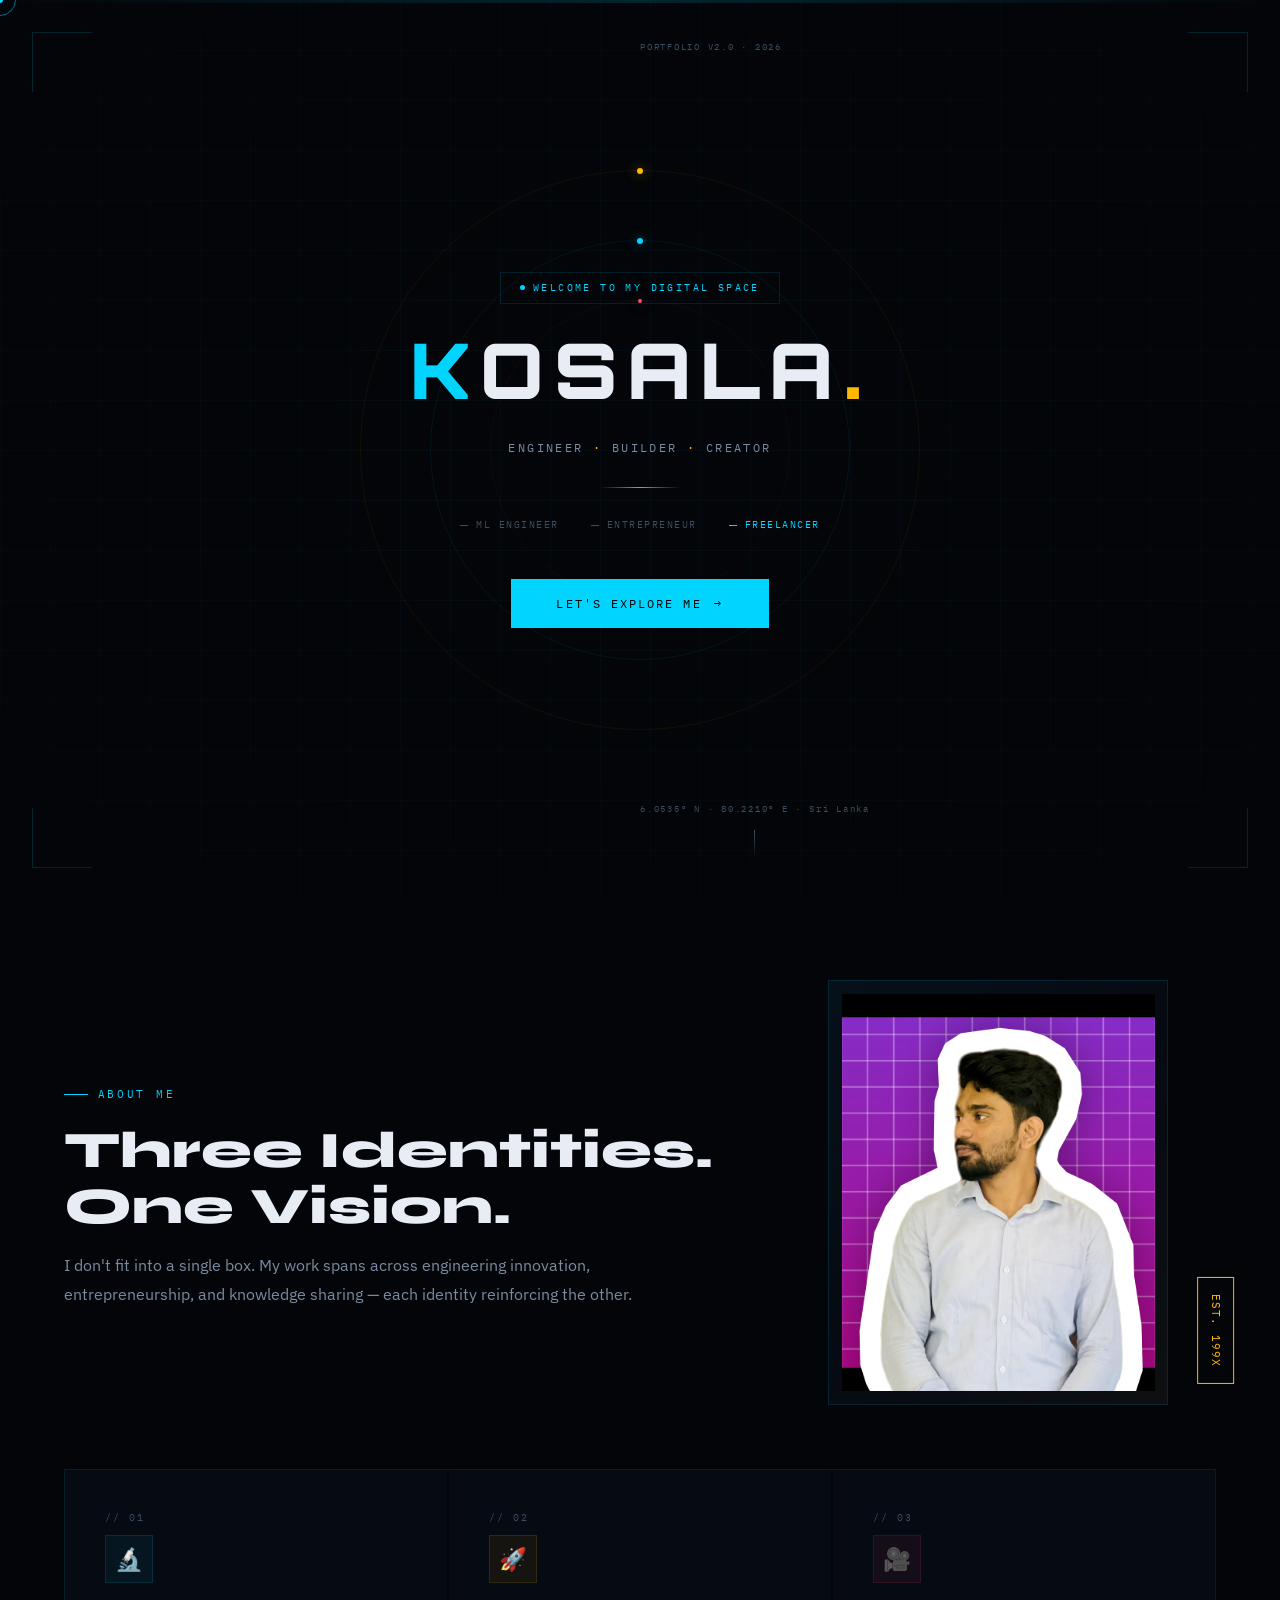
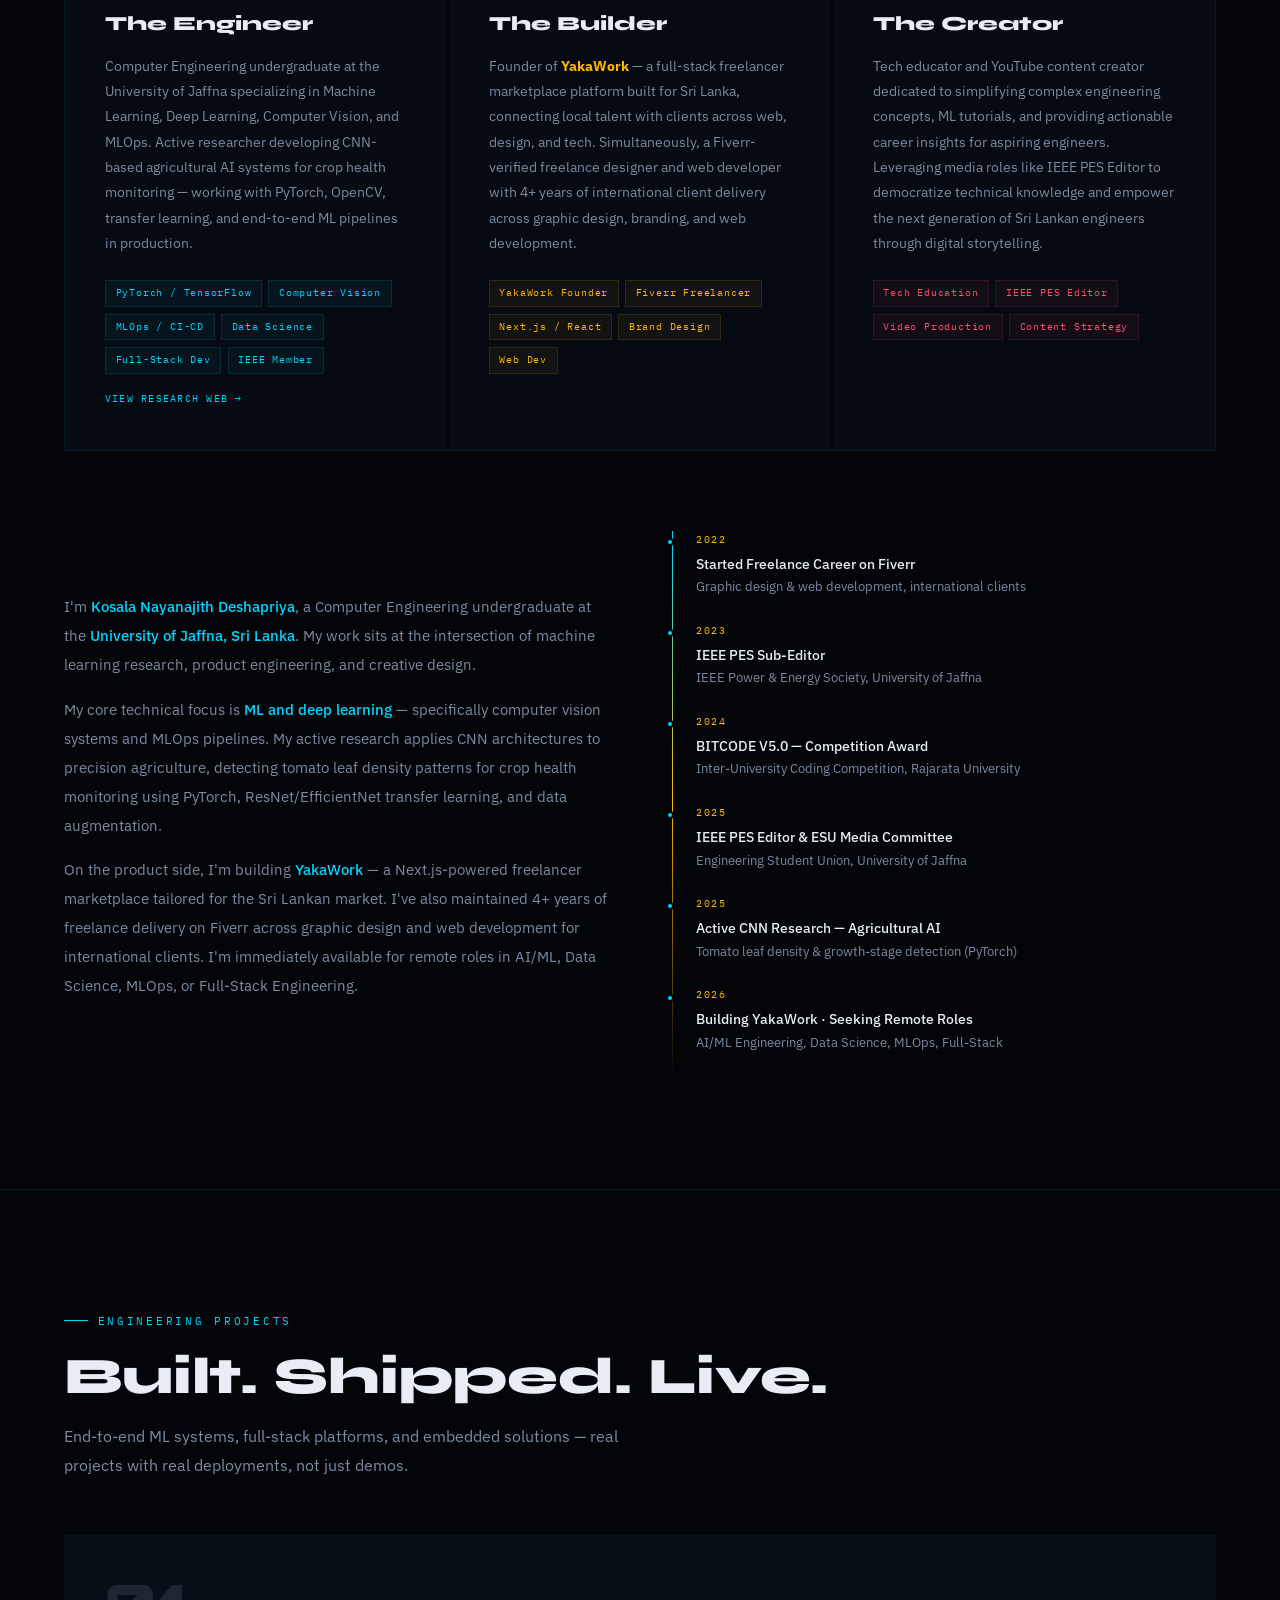
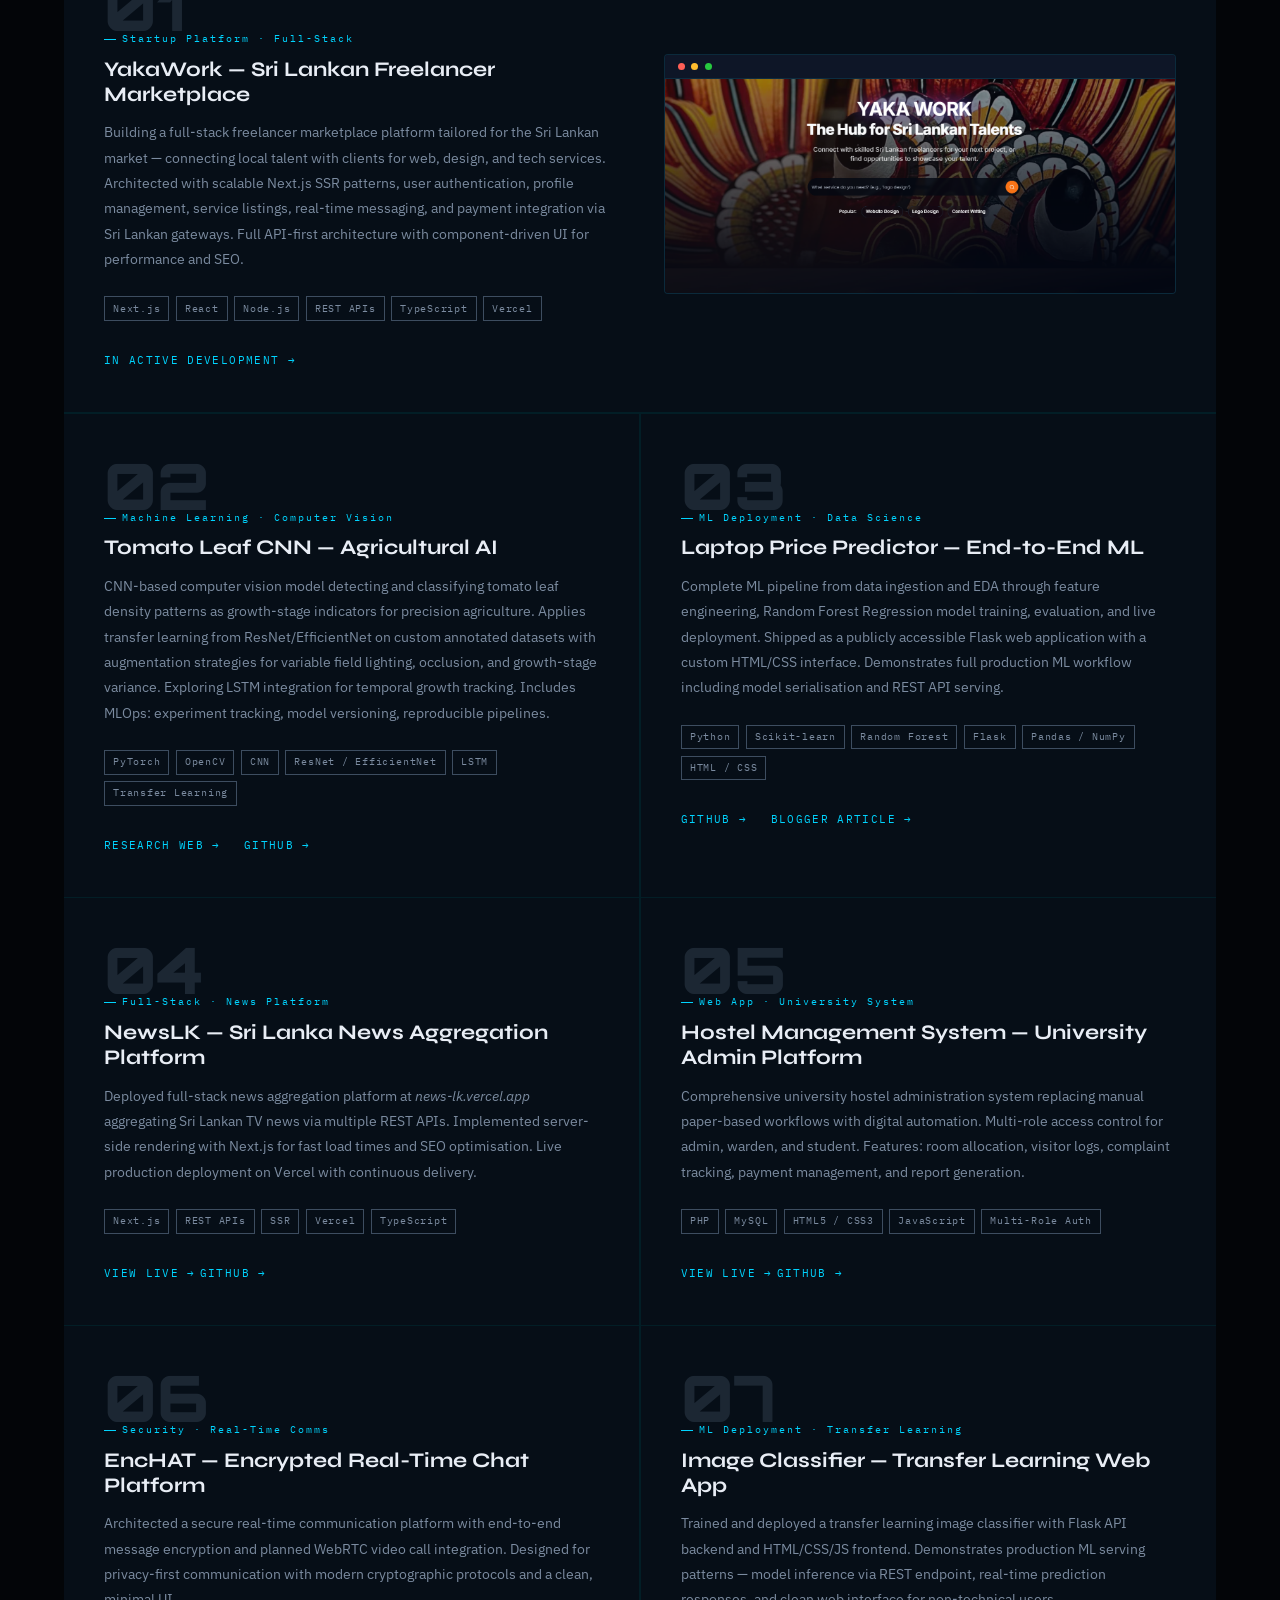
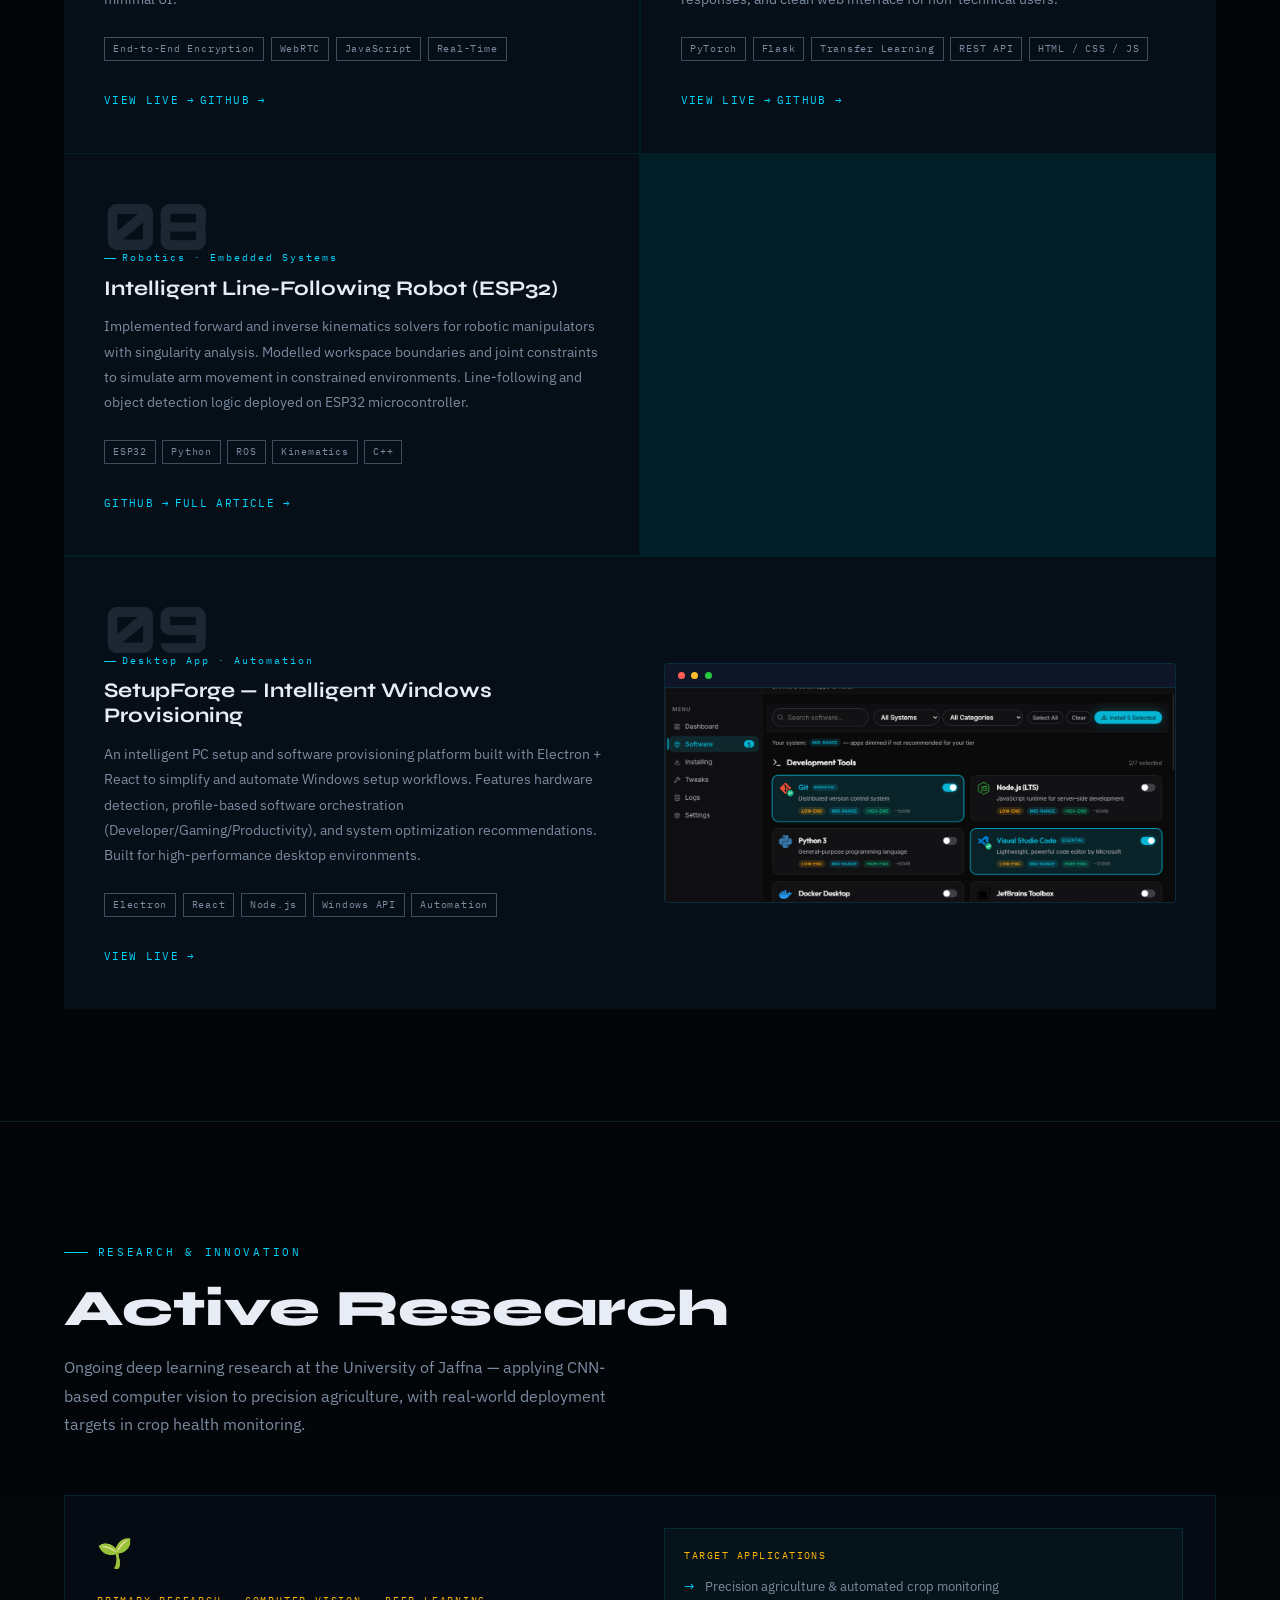
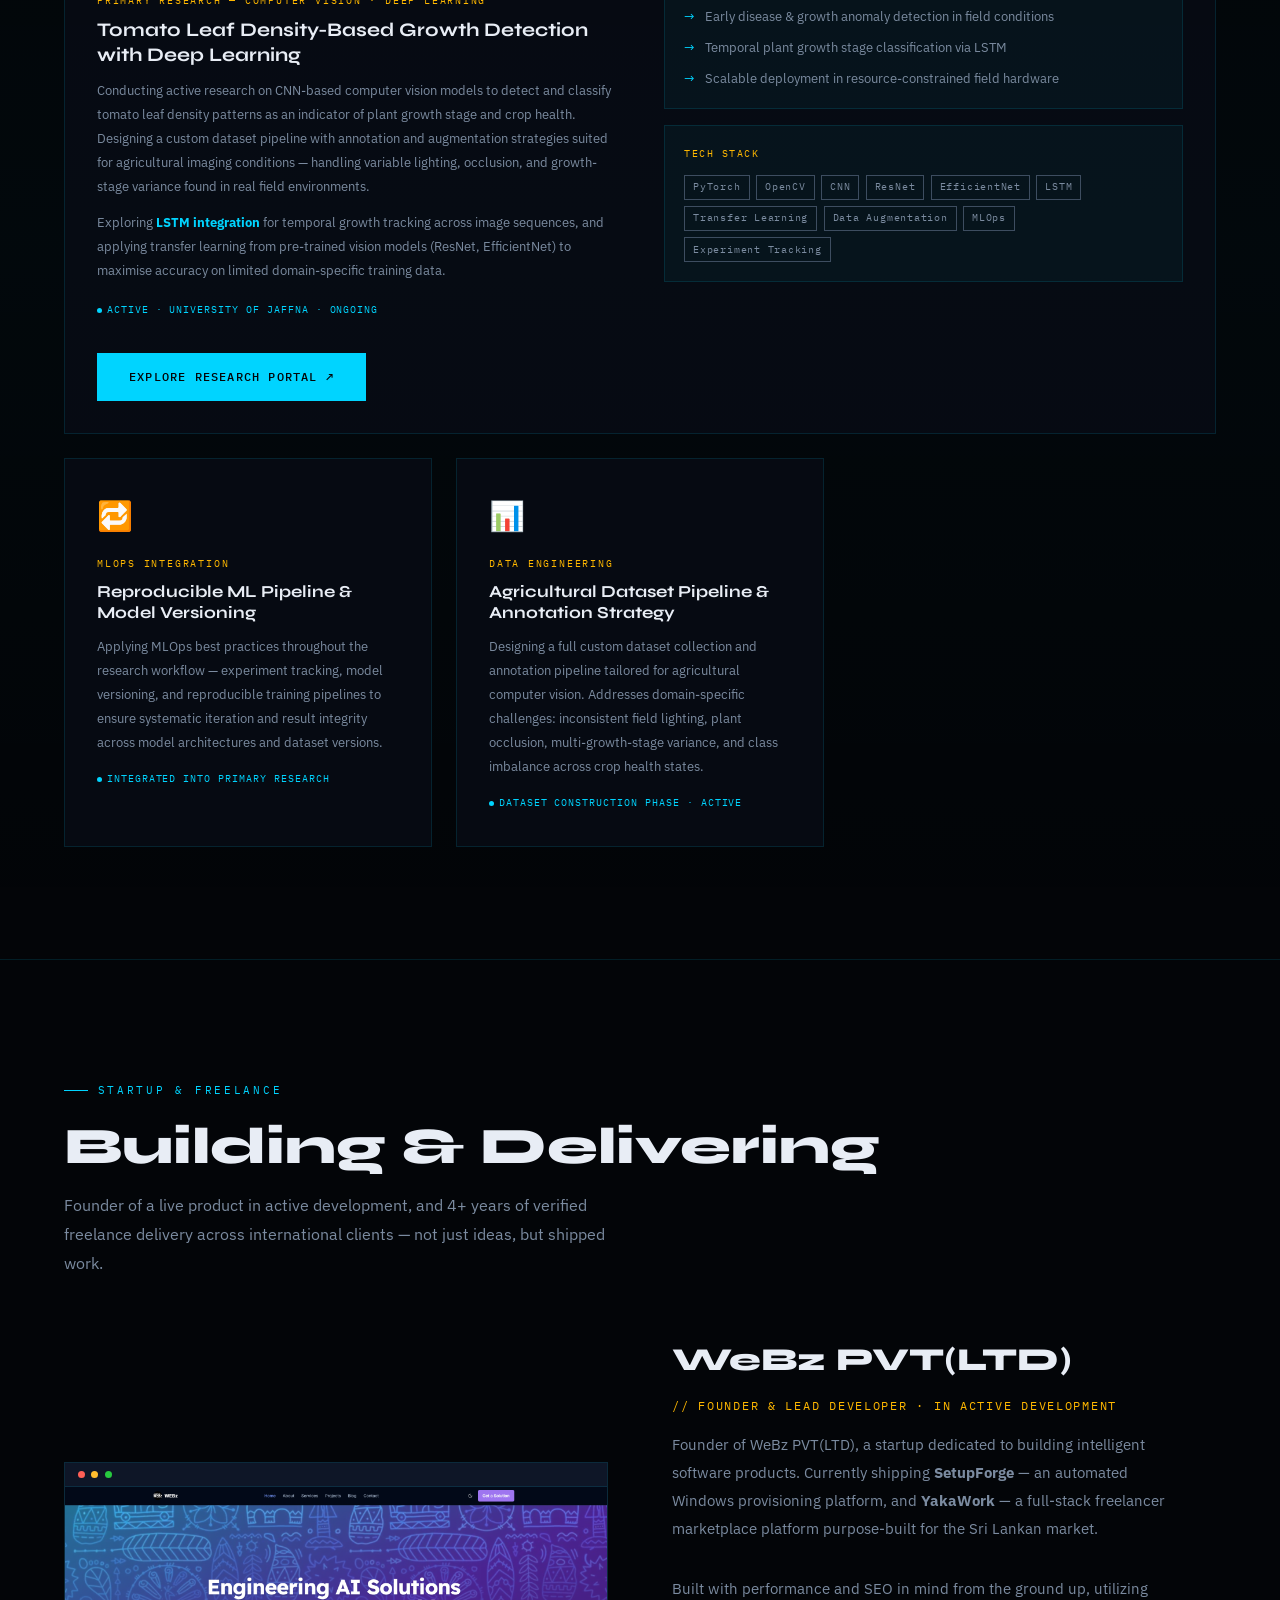
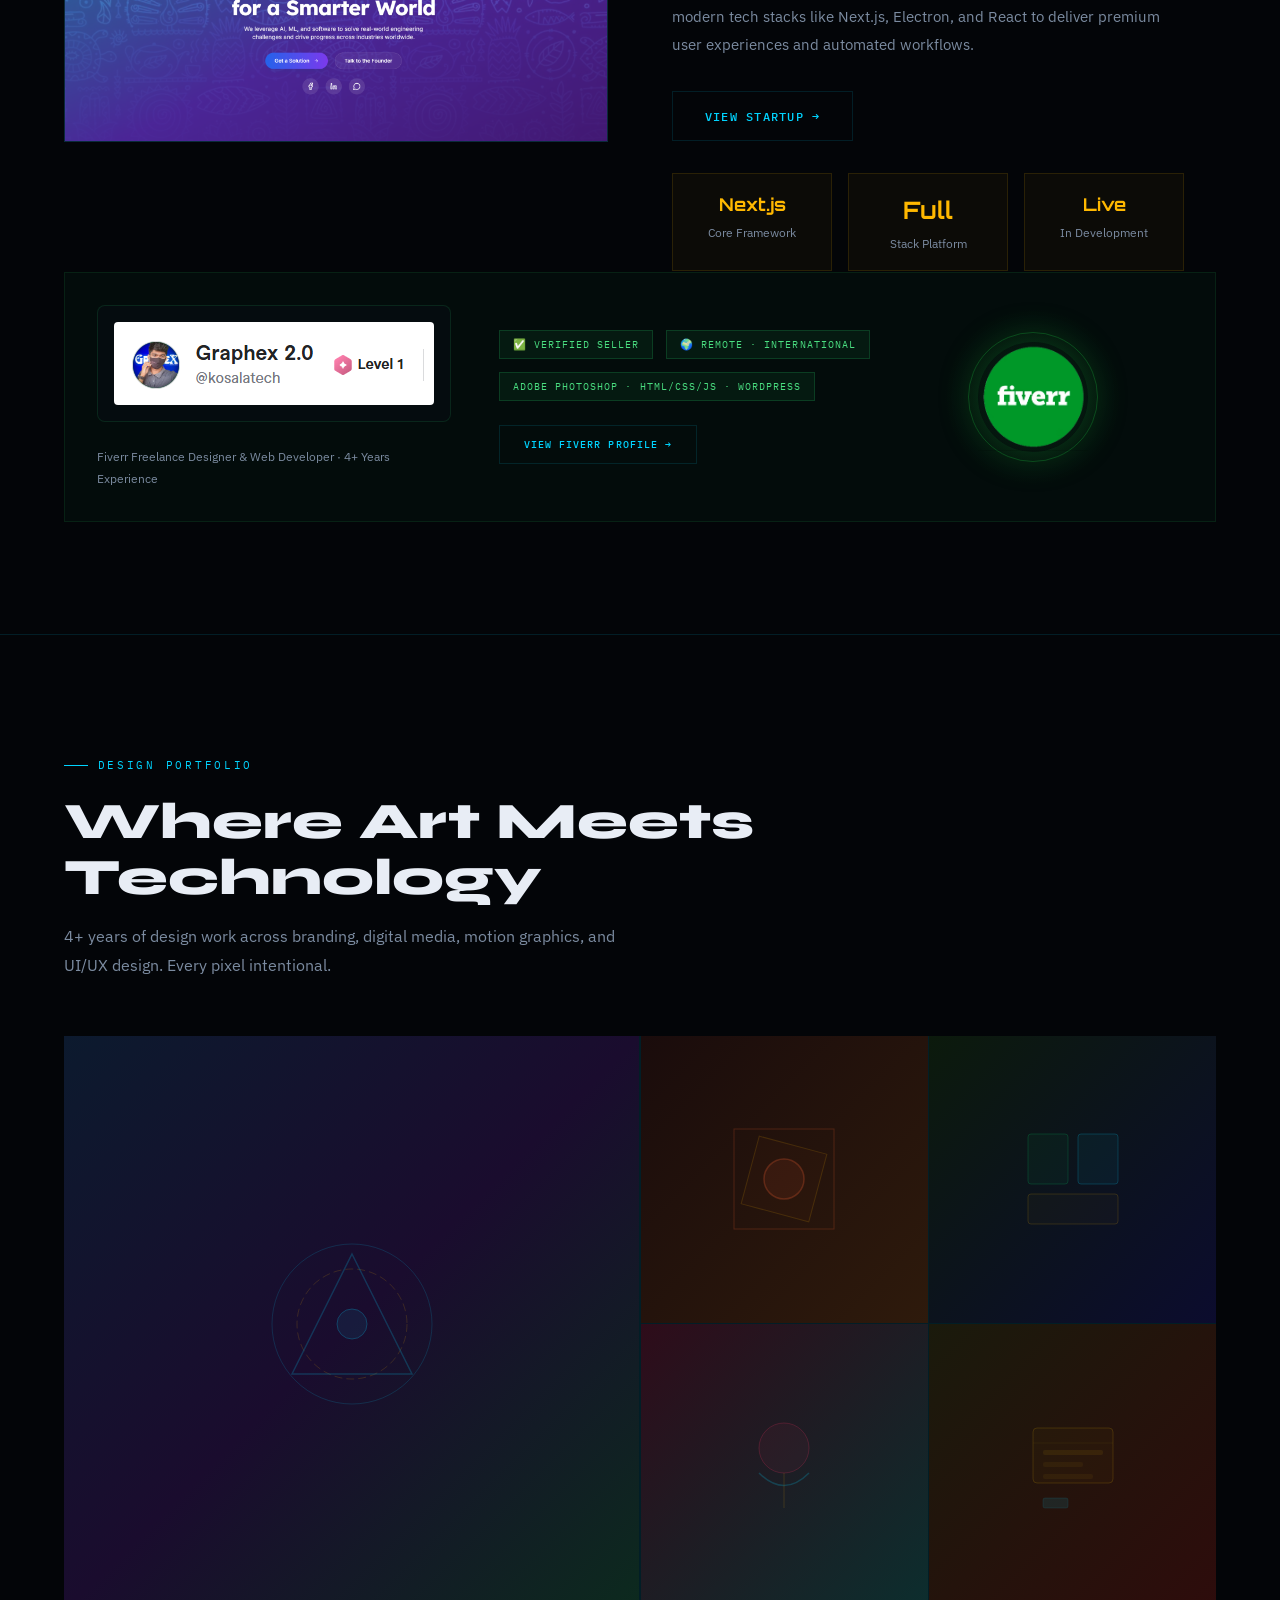
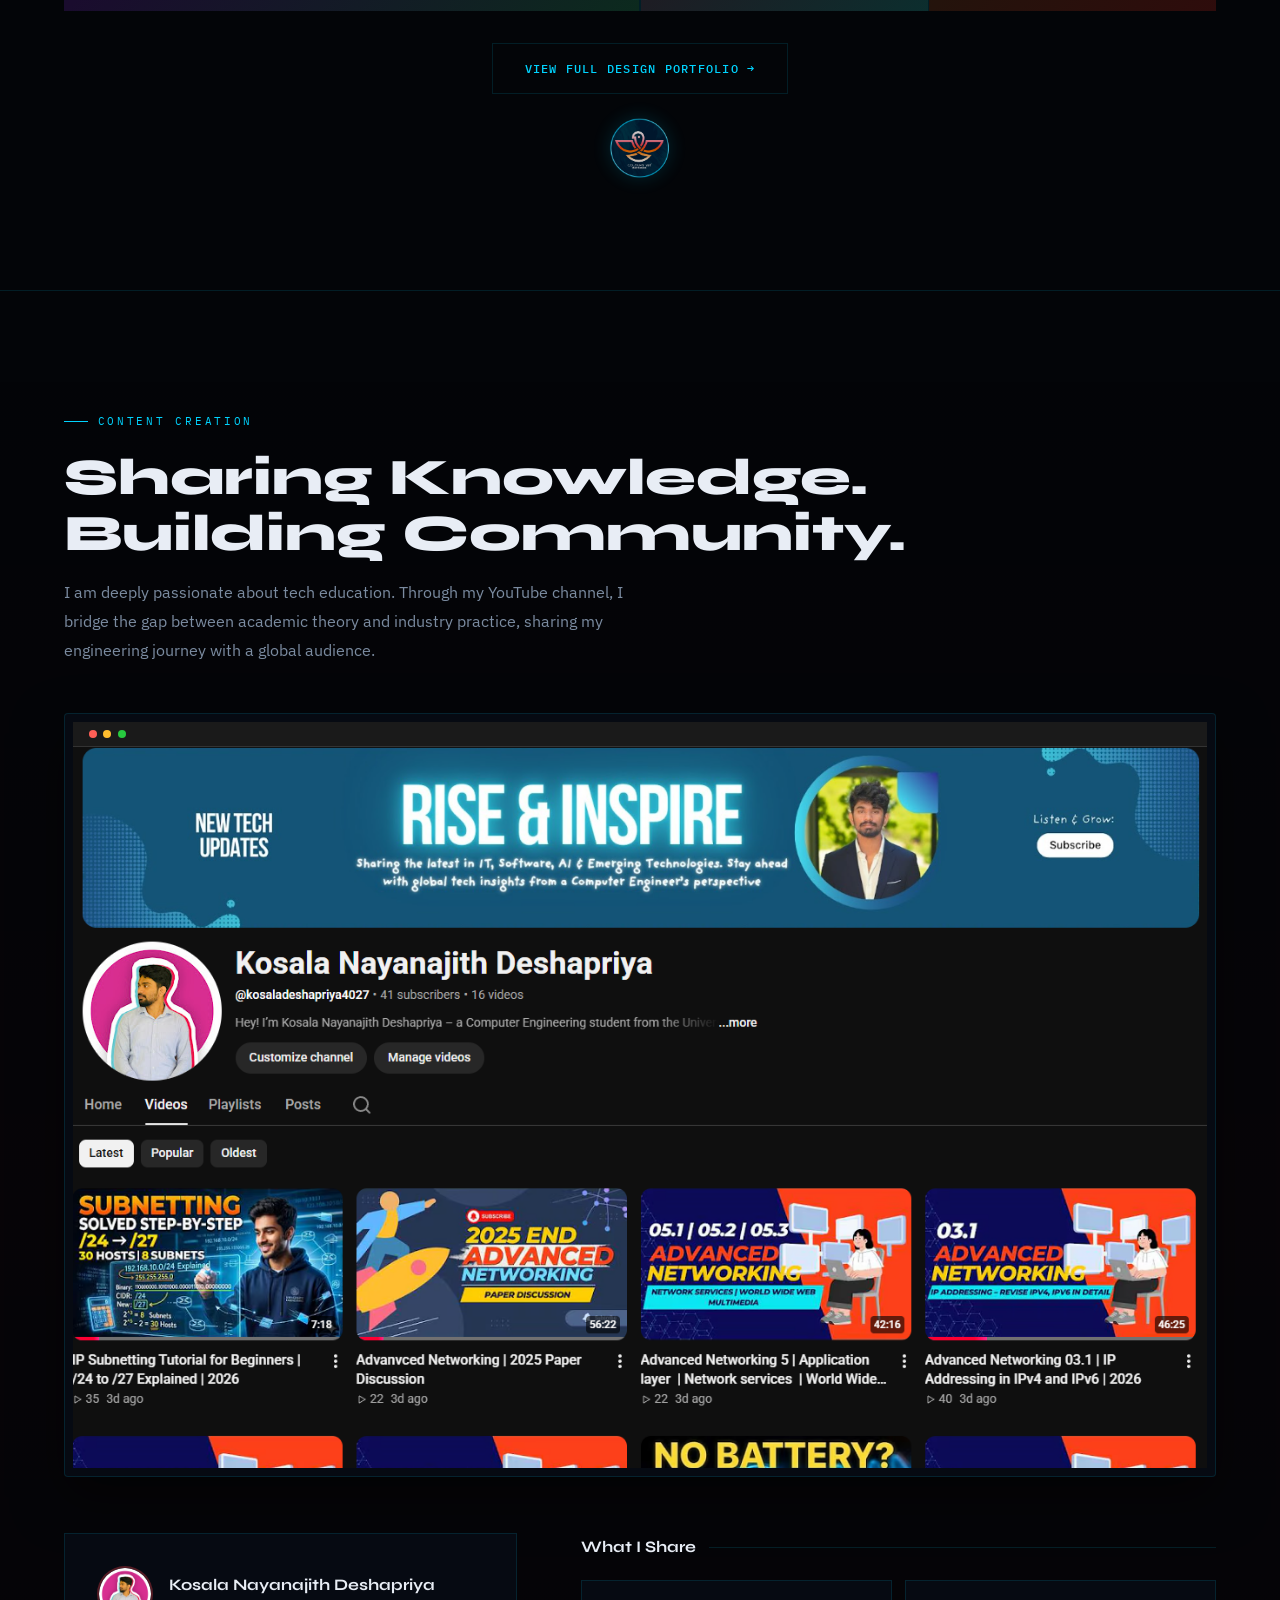
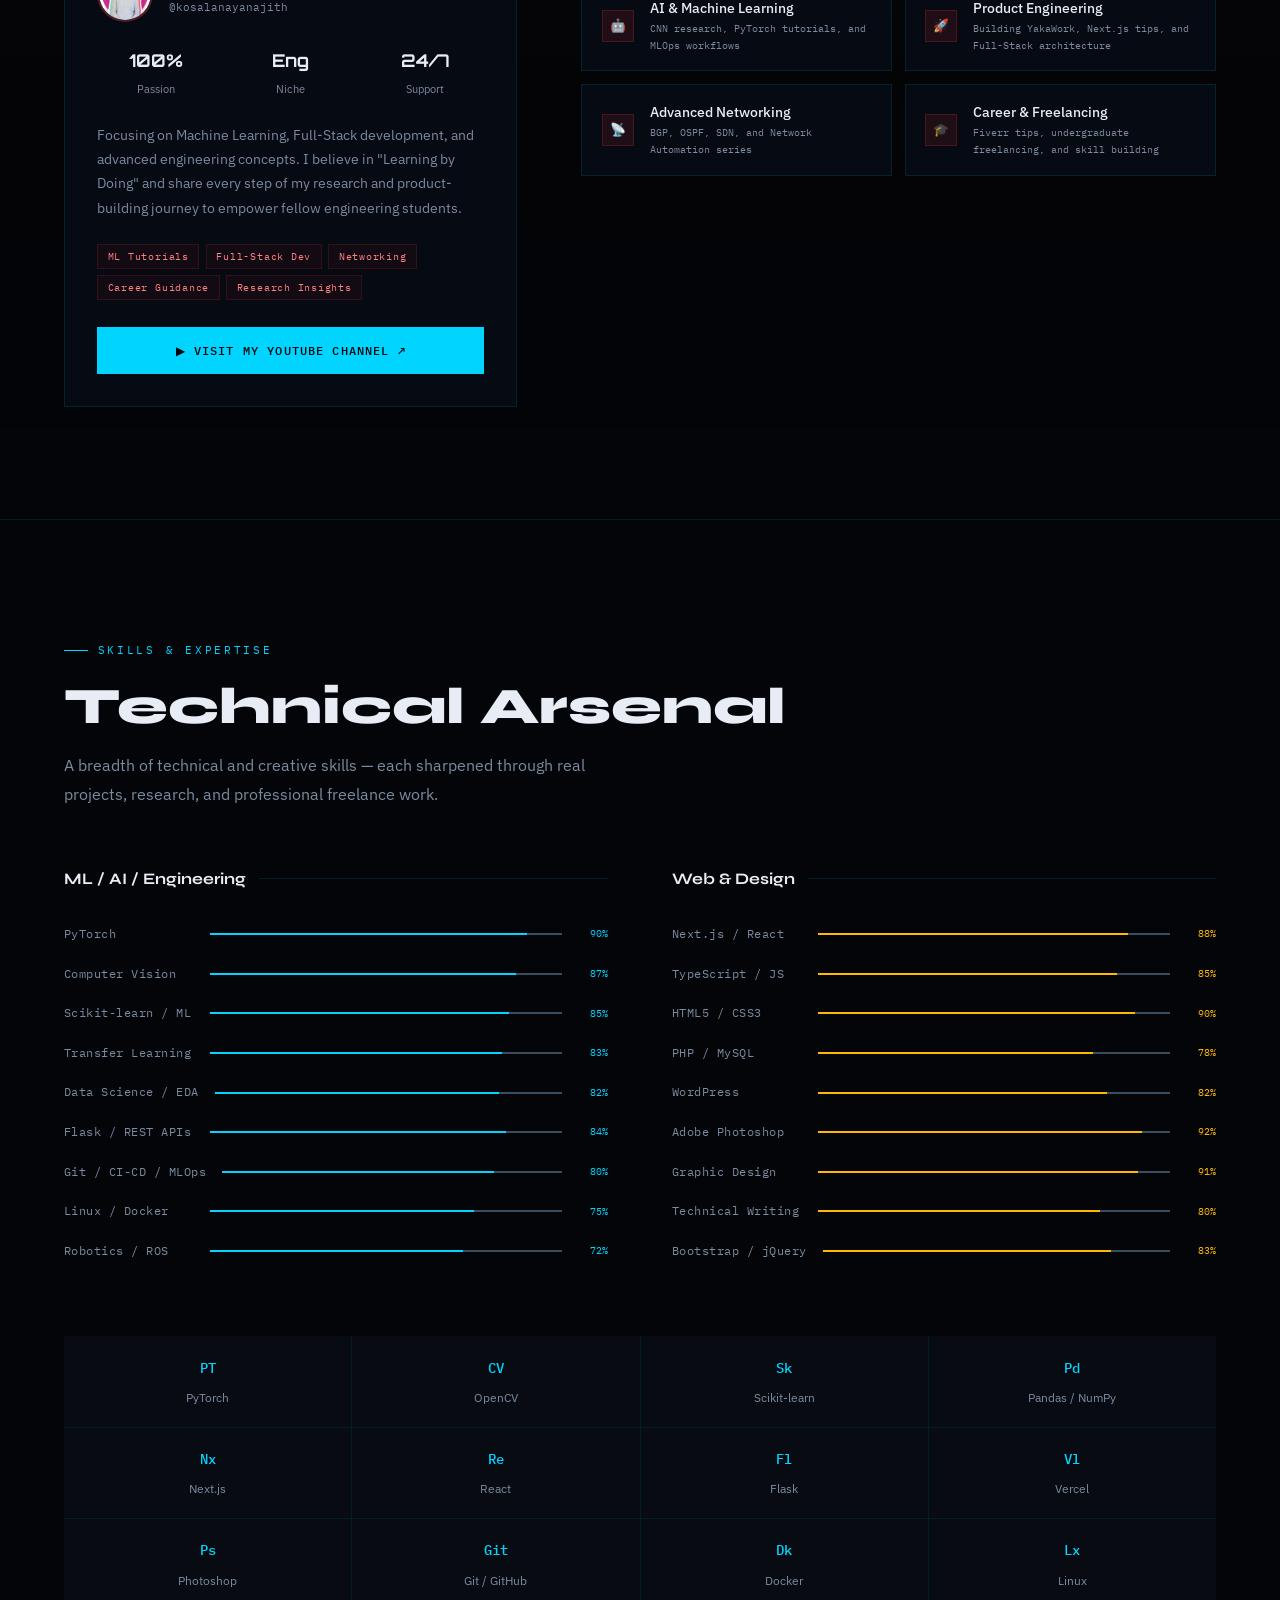
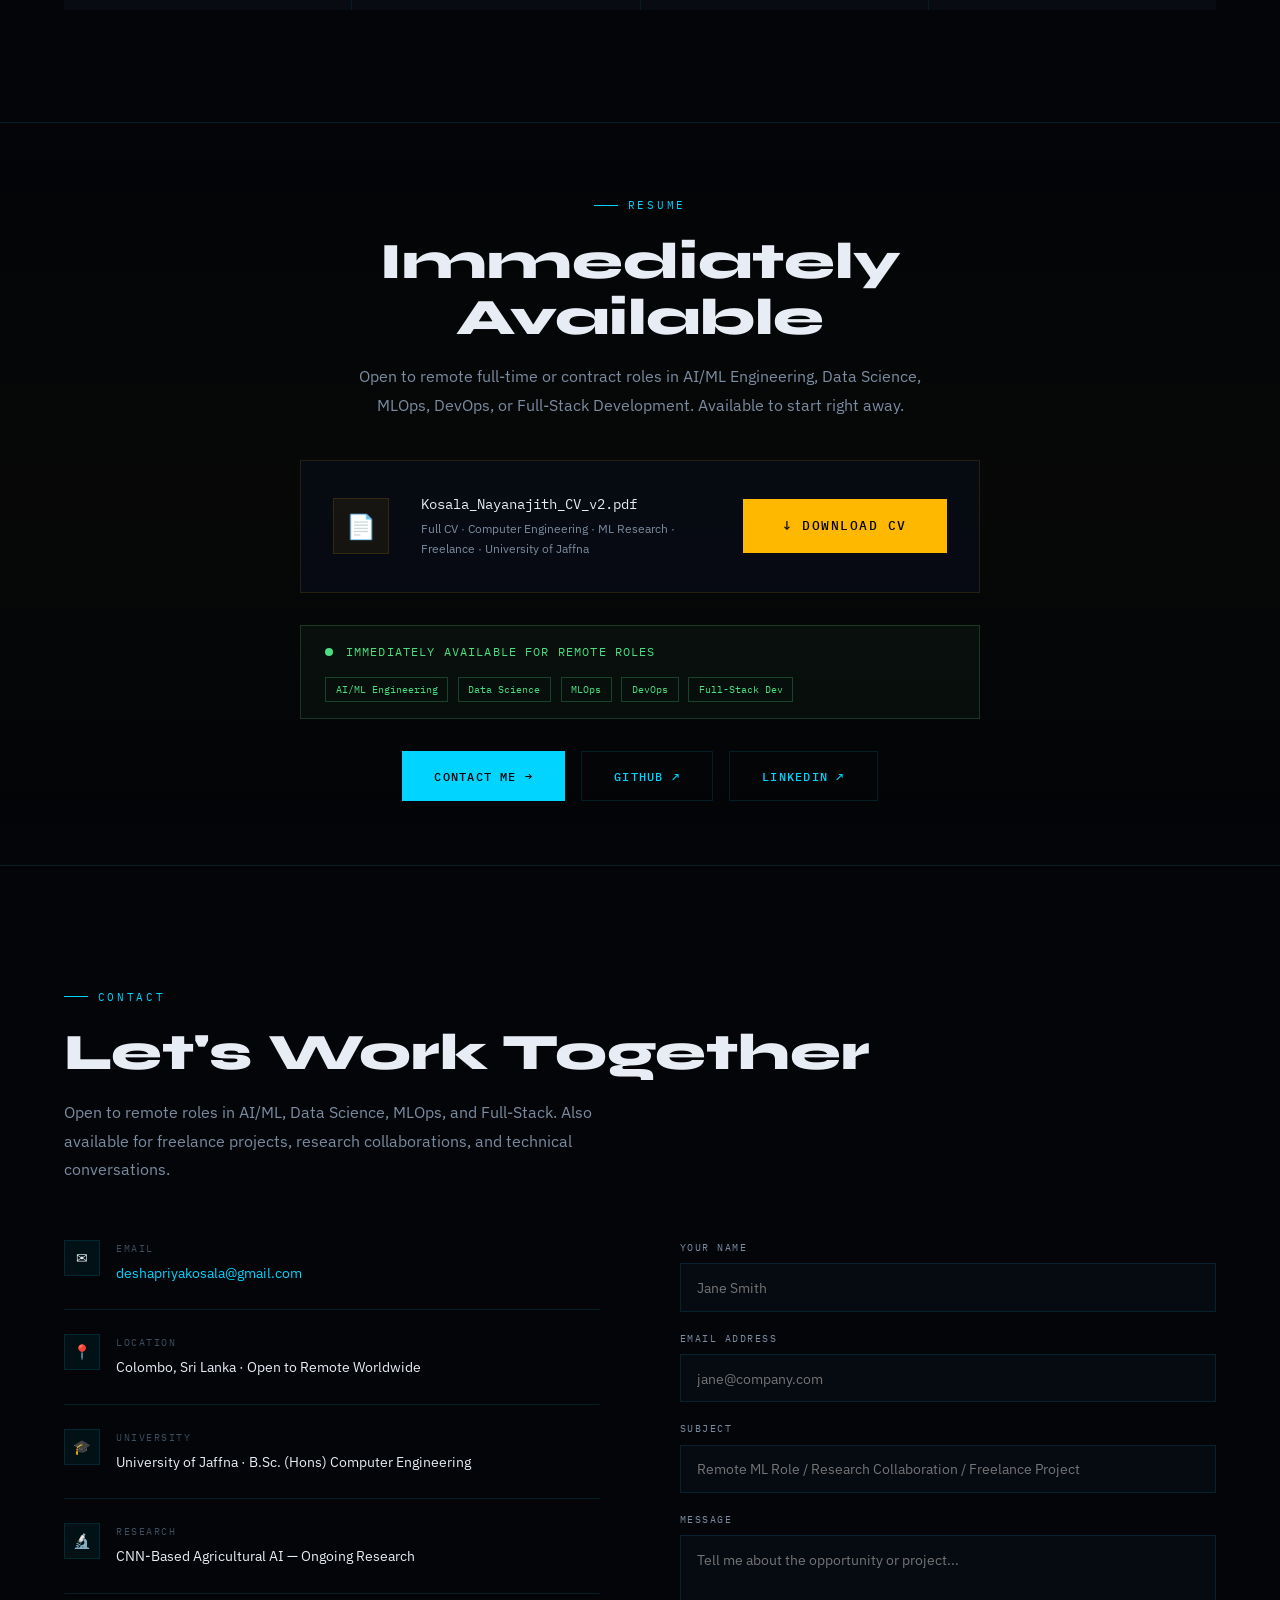
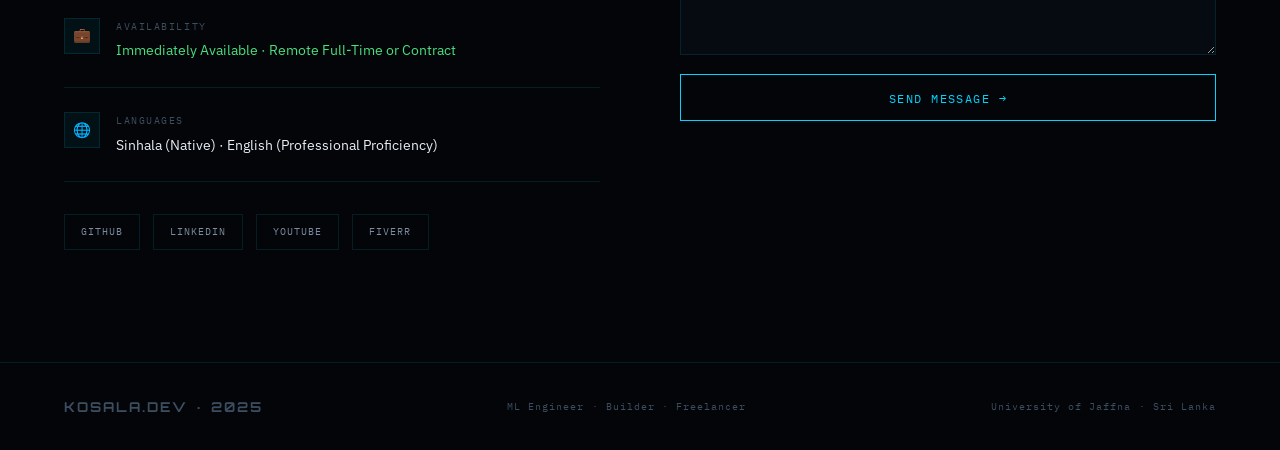
==== portfolio.html @ 40f2fcaa "Initial commit: Portfolio with splash screen, SetupForge project, and WeBz branding" ====
<!DOCTYPE html>
<html lang="en">

<head>
  <meta charset="UTF-8">
  <meta name="viewport" content="width=device-width, initial-scale=1.0">
  <title>Kosala Nayanajith | Engineer · Entrepreneur · Builder</title>
  <link rel="preconnect" href="https://fonts.googleapis.com">
  <link
    href="https://fonts.googleapis.com/css2?family=Orbitron:wght@400;700;900&family=Syne:wght@400;600;700;800&family=IBM+Plex+Sans:wght@300;400;500;600&family=IBM+Plex+Mono:wght@400;500&display=swap"
    rel="stylesheet">
  <style>
    :root {
      --bg: #030508;
      --bg2: #080C12;
      --bg3: #0C1220;
      --cyan: #00D4FF;
      --cyan-dim: #0097b8;
      --gold: #FFB800;
      --gold-dim: #b38200;
      --rose: #FF4D6D;
      --text: #E8EDF5;
      --text-muted: #7B8BA0;
      --text-dim: #3D4D60;
      --border: rgba(0, 212, 255, 0.12);
      --border2: rgba(255, 184, 0, 0.12);
      --card: rgba(8, 12, 20, 0.85);
      --glow-cyan: 0 0 40px rgba(0, 212, 255, 0.15);
      --glow-gold: 0 0 40px rgba(255, 184, 0, 0.15);
    }

    *,
    *::before,
    *::after {
      box-sizing: border-box;
      margin: 0;
      padding: 0;
    }

    html {
      scroll-behavior: smooth;
    }

    body {
      background: var(--bg);
      color: var(--text);
      font-family: 'IBM Plex Sans', sans-serif;
      font-size: 16px;
      line-height: 1.7;
      overflow-x: hidden;
      cursor: none;
    }

    /* CUSTOM CURSOR */
    .cursor-dot,
    .cursor-ring {
      position: fixed;
      pointer-events: none;
      z-index: 99999;
      transform: translate(-50%, -50%);
      transition: opacity 0.3s;
    }

    .cursor-dot {
      width: 6px;
      height: 6px;
      background: var(--cyan);
      border-radius: 50%;
      top: 0;
      left: 0;
    }

    .cursor-ring {
      width: 32px;
      height: 32px;
      border: 1.5px solid rgba(0, 212, 255, 0.5);
      border-radius: 50%;
      top: 0;
      left: 0;
      transition: width 0.2s, height 0.2s, border-color 0.2s;
    }

    .cursor-ring.hover {
      width: 48px;
      height: 48px;
      border-color: var(--gold);
    }

    /* CANVAS BACKGROUND */
    #bg-canvas {
      position: fixed;
      top: 0;
      left: 0;
      width: 100%;
      height: 100%;
      z-index: 0;
      opacity: 0.5;
    }

    /* GRID OVERLAY */
    .grid-overlay {
      position: fixed;
      top: 0;
      left: 0;
      width: 100%;
      height: 100%;
      background-image:
        linear-gradient(rgba(0, 212, 255, 0.025) 1px, transparent 1px),
        linear-gradient(90deg, rgba(0, 212, 255, 0.025) 1px, transparent 1px);
      background-size: 60px 60px;
      z-index: 0;
      pointer-events: none;
    }

    /* NAVIGATION */
    nav {
      position: fixed;
      top: 0;
      left: 0;
      right: 0;
      z-index: 1000;
      display: flex;
      align-items: center;
      justify-content: space-between;
      padding: 1.2rem 4rem;
      background: rgba(3, 5, 8, 0.8);
      backdrop-filter: blur(20px);
      border-bottom: 1px solid var(--border);
      transition: all 0.3s;
    }

    nav.scrolled {
      padding: 0.8rem 4rem;
    }

    .nav-logo {
      font-family: 'Orbitron', monospace;
      font-size: 1.1rem;
      font-weight: 900;
      letter-spacing: 0.15em;
      color: var(--cyan);
      text-decoration: none;
    }

    .nav-logo span {
      color: var(--gold);
    }

    .nav-links {
      display: flex;
      gap: 2rem;
      list-style: none;
    }

    .nav-links a {
      font-family: 'IBM Plex Mono', monospace;
      font-size: 0.72rem;
      letter-spacing: 0.12em;
      text-transform: uppercase;
      color: var(--text-muted);
      text-decoration: none;
      transition: color 0.2s;
      position: relative;
    }

    .nav-links a::after {
      content: '';
      position: absolute;
      bottom: -4px;
      left: 0;
      width: 0;
      height: 1px;
      background: var(--cyan);
      transition: width 0.3s;
    }

    .nav-links a:hover {
      color: var(--cyan);
    }

    .nav-links a:hover::after {
      width: 100%;
    }

    .nav-cta {
      font-family: 'IBM Plex Mono', monospace;
      font-size: 0.72rem;
      letter-spacing: 0.1em;
      text-transform: uppercase;
      color: var(--bg);
      background: var(--cyan);
      padding: 0.5rem 1.2rem;
      border: none;
      text-decoration: none;
      transition: background 0.2s, transform 0.1s;
    }

    .nav-cta:hover {
      background: var(--gold);
      transform: translateY(-1px);
    }

    /* MAIN CONTENT */
    main {
      position: relative;
      z-index: 1;
    }

    section {
      padding: 7rem 4rem;
      max-width: 1280px;
      margin: 0 auto;
    }

    /* SECTION LABELS */
    .section-label {
      display: inline-flex;
      align-items: center;
      gap: 0.6rem;
      font-family: 'IBM Plex Mono', monospace;
      font-size: 0.68rem;
      letter-spacing: 0.25em;
      text-transform: uppercase;
      color: var(--cyan);
      margin-bottom: 1.2rem;
    }

    .section-label::before {
      content: '';
      width: 24px;
      height: 1px;
      background: var(--cyan);
    }

    .section-heading {
      font-family: 'Syne', sans-serif;
      font-size: clamp(2rem, 4vw, 3.2rem);
      font-weight: 800;
      line-height: 1.1;
      color: var(--text);
      margin-bottom: 1rem;
    }

    .section-sub {
      font-size: 1rem;
      color: var(--text-muted);
      max-width: 580px;
      line-height: 1.8;
    }

    /* ========== HERO ========== */
    #hero {
      min-height: 100vh;
      display: flex;
      align-items: center;
      padding: 0 4rem;
      max-width: none;
      position: relative;
      overflow: hidden;
    }

    .hero-inner {
      max-width: 1280px;
      margin: 0 auto;
      width: 100%;
      display: grid;
      grid-template-columns: 1fr 1fr;
      gap: 4rem;
      align-items: center;
    }

    .hero-badge {
      display: inline-flex;
      align-items: center;
      gap: 0.5rem;
      background: rgba(0, 212, 255, 0.06);
      border: 1px solid var(--border);
      padding: 0.4rem 1rem;
      font-family: 'IBM Plex Mono', monospace;
      font-size: 0.72rem;
      letter-spacing: 0.15em;
      color: var(--cyan);
      margin-bottom: 1.5rem;
      animation: fadeUp 0.6s ease forwards;
    }

    .hero-badge-dot {
      width: 6px;
      height: 6px;
      border-radius: 50%;
      background: var(--cyan);
      animation: pulse 2s infinite;
    }

    @keyframes pulse {

      0%,
      100% {
        opacity: 1;
        transform: scale(1)
      }

      50% {
        opacity: 0.4;
        transform: scale(1.3)
      }
    }

    .hero-name {
      font-family: 'Orbitron', monospace;
      font-size: clamp(2.5rem, 5.5vw, 5rem);
      font-weight: 900;
      line-height: 1;
      letter-spacing: -0.02em;
      color: var(--text);
      margin-bottom: 0.4rem;
      animation: fadeUp 0.6s 0.1s ease both;
    }

    .hero-name .accent {
      color: var(--cyan);
    }

    .hero-tagline {
      font-family: 'Syne', sans-serif;
      font-size: clamp(1rem, 2vw, 1.35rem);
      font-weight: 600;
      color: var(--text-muted);
      margin-bottom: 2rem;
      animation: fadeUp 0.6s 0.2s ease both;
    }

    .hero-tagline .gold {
      color: var(--gold);
    }

    .hero-desc {
      font-size: 1rem;
      color: var(--text-muted);
      line-height: 1.9;
      max-width: 520px;
      margin-bottom: 2.5rem;
      animation: fadeUp 0.6s 0.3s ease both;
    }

    .hero-ctas {
      display: flex;
      gap: 1rem;
      flex-wrap: wrap;
      animation: fadeUp 0.6s 0.4s ease both;
    }

    .btn-primary {
      display: inline-flex;
      align-items: center;
      gap: 0.5rem;
      padding: 0.85rem 2rem;
      background: var(--cyan);
      color: var(--bg);
      font-family: 'IBM Plex Mono', monospace;
      font-size: 0.78rem;
      font-weight: 500;
      letter-spacing: 0.1em;
      text-transform: uppercase;
      text-decoration: none;
      border: none;
      cursor: pointer;
      transition: all 0.2s;
    }

    .btn-primary:hover {
      background: var(--gold);
      transform: translateY(-2px);
    }

    .btn-outline {
      display: inline-flex;
      align-items: center;
      gap: 0.5rem;
      padding: 0.85rem 2rem;
      background: transparent;
      color: var(--cyan);
      font-family: 'IBM Plex Mono', monospace;
      font-size: 0.78rem;
      font-weight: 500;
      letter-spacing: 0.1em;
      text-transform: uppercase;
      text-decoration: none;
      border: 1px solid var(--border);
      cursor: pointer;
      transition: all 0.2s;
    }

    .btn-outline:hover {
      border-color: var(--cyan);
      background: rgba(0, 212, 255, 0.05);
    }

    .hero-stats {
      display: flex;
      gap: 2.5rem;
      margin-top: 3rem;
      animation: fadeUp 0.6s 0.5s ease both;
    }

    .hero-stat-num {
      font-family: 'Orbitron', monospace;
      font-size: 1.8rem;
      font-weight: 700;
      color: var(--cyan);
      line-height: 1;
    }

    .hero-stat-num .gold {
      color: var(--gold);
    }

    .hero-stat-label {
      font-size: 0.75rem;
      color: var(--text-muted);
      letter-spacing: 0.05em;
      margin-top: 0.3rem;
    }

    /* Hero Visual */
    .hero-visual {
      position: relative;
      display: flex;
      align-items: center;
      justify-content: center;
      animation: fadeUp 0.8s 0.3s ease both;
    }

    .hero-orb {
      width: 380px;
      height: 380px;
      border-radius: 50%;
      background: radial-gradient(circle at 40% 40%, rgba(0, 212, 255, 0.15), rgba(0, 212, 255, 0.02) 60%, transparent);
      border: 1px solid rgba(0, 212, 255, 0.2);
      display: flex;
      align-items: center;
      justify-content: center;
      position: relative;
      animation: rotateOrb 20s linear infinite;
    }

    @keyframes rotateOrb {
      from {
        transform: rotate(0deg)
      }

      to {
        transform: rotate(360deg)
      }
    }

    .hero-orb::before {
      content: '';
      position: absolute;
      width: 300px;
      height: 300px;
      border-radius: 50%;
      border: 1px dashed rgba(255, 184, 0, 0.15);
      animation: rotateOrb 12s linear infinite reverse;
    }

    .hero-orb::after {
      content: '';
      position: absolute;
      width: 220px;
      height: 220px;
      border-radius: 50%;
      background: radial-gradient(circle, rgba(0, 212, 255, 0.08), transparent);
      border: 1px solid rgba(0, 212, 255, 0.1);
    }

    .hero-orb-text {
      position: absolute;
      font-family: 'Orbitron', monospace;
      font-size: 0.6rem;
      letter-spacing: 0.2em;
      color: var(--cyan);
      animation: rotateOrb 20s linear infinite reverse;
      text-transform: uppercase;
    }

    .orbit-badge {
      position: absolute;
      background: rgba(8, 12, 20, 0.9);
      border: 1px solid var(--border);
      padding: 0.4rem 0.8rem;
      font-family: 'IBM Plex Mono', monospace;
      font-size: 0.65rem;
      color: var(--cyan);
      letter-spacing: 0.08em;
      white-space: nowrap;
      animation: rotateOrb 20s linear infinite reverse;
    }

    .orbit-badge.b1 {
      top: 8%;
      left: 50%;
      transform: translateX(-50%);
    }

    .orbit-badge.b2 {
      bottom: 8%;
      left: 50%;
      transform: translateX(-50%);
      color: var(--gold);
      border-color: var(--border2);
    }

    .orbit-badge.b3 {
      left: -10%;
      top: 50%;
      transform: translateY(-50%);
    }

    .orbit-badge.b4 {
      right: -10%;
      top: 50%;
      transform: translateY(-50%);
      color: var(--rose);
      border-color: rgba(255, 77, 109, 0.2);
    }

    .scroll-indicator {
      position: absolute;
      bottom: 2rem;
      left: 50%;
      transform: translateX(-50%);
      display: flex;
      flex-direction: column;
      align-items: center;
      gap: 0.5rem;
      color: var(--text-dim);
      font-family: 'IBM Plex Mono', monospace;
      font-size: 0.6rem;
      letter-spacing: 0.2em;
      text-transform: uppercase;
      animation: fadeUp 1s 0.8s ease both;
      z-index: 2;
    }

    .scroll-line {
      width: 1px;
      height: 50px;
      background: linear-gradient(to bottom, var(--text-dim), transparent);
      animation: scrollLine 2s ease-in-out infinite;
    }

    @keyframes scrollLine {

      0%,
      100% {
        opacity: 0.3;
        transform: scaleY(1)
      }

      50% {
        opacity: 1;
        transform: scaleY(0.6)
      }
    }

    /* ========== ABOUT ========== */
    #about {
      padding-top: 5rem;
    }

    .about-header {
      display: grid;
      grid-template-columns: 1.2fr 0.8fr;
      gap: 4rem;
      align-items: center;
      margin-bottom: 4rem;
    }

    .about-profile-visual {
      position: relative;
      display: flex;
      justify-content: center;
      align-items: center;
    }

    .profile-frame {
      position: relative;
      width: 100%;
      max-width: 340px;
      aspect-ratio: 4/5;
      background: var(--card);
      border: 1px solid var(--border);
      padding: 0.8rem;
      transition: all 0.4s cubic-bezier(0.23, 1, 0.32, 1);
      overflow: visible;
    }

    .profile-frame::before {
      content: '';
      position: absolute;
      inset: -1px;
      background: linear-gradient(135deg, var(--cyan), transparent, var(--gold));
      z-index: -1;
      opacity: 0.2;
      transition: opacity 0.4s;
    }

    .profile-frame:hover {
      transform: translateY(-8px) scale(1.02);
      border-color: rgba(0, 212, 255, 0.4);
      box-shadow: 0 20px 40px rgba(0, 0, 0, 0.4), var(--glow-cyan);
    }

    .profile-frame:hover::before {
      opacity: 0.5;
    }

    .profile-img-container {
      width: 100%;
      height: 100%;
      overflow: hidden;
      position: relative;
    }

    .profile-img {
      width: 100%;
      height: 100%;
      object-fit: cover;
      filter: grayscale(30%) contrast(1.1);
      transition: all 0.6s ease;
    }

    .profile-frame:hover .profile-img {
      filter: grayscale(0%) contrast(1.1);
      transform: scale(1.05);
    }

    .profile-tag {
      position: absolute;
      bottom: 20px;
      right: -30px;
      background: var(--bg);
      border: 1px solid var(--gold);
      padding: 0.5rem 1rem;
      font-family: 'IBM Plex Mono', monospace;
      font-size: 0.7rem;
      color: var(--gold);
      letter-spacing: 0.1em;
      transform: rotate(90deg);
      transform-origin: bottom right;
      z-index: 2;
    }

    .identity-grid {
      display: grid;
      grid-template-columns: repeat(3, 1fr);
      gap: 1.5px;
      margin-top: 3.5rem;
      border: 1.5px solid var(--border);
    }

    .identity-card {
      background: var(--card);
      padding: 2.5rem;
      position: relative;
      overflow: hidden;
      transition: background 0.3s;
      cursor: default;
    }

    .identity-card:hover {
      background: rgba(8, 14, 24, 0.95);
    }

    .identity-card::before {
      content: '';
      position: absolute;
      top: 0;
      left: 0;
      right: 0;
      height: 2px;
      background: var(--accent, var(--cyan));
      transform: scaleX(0);
      transform-origin: left;
      transition: transform 0.4s ease;
    }

    .identity-card:hover::before {
      transform: scaleX(1);
    }

    .identity-card.gold-card {
      --accent: var(--gold);
    }

    .identity-card.rose-card {
      --accent: var(--rose);
    }

    .identity-icon {
      width: 48px;
      height: 48px;
      display: flex;
      align-items: center;
      justify-content: center;
      background: rgba(0, 212, 255, 0.06);
      border: 1px solid var(--border);
      margin-bottom: 1.5rem;
      font-size: 1.4rem;
    }

    .identity-card.gold-card .identity-icon {
      background: rgba(255, 184, 0, 0.06);
      border-color: var(--border2);
    }

    .identity-card.rose-card .identity-icon {
      background: rgba(255, 77, 109, 0.06);
      border-color: rgba(255, 77, 109, 0.12);
    }

    .identity-num {
      font-family: 'IBM Plex Mono', monospace;
      font-size: 0.62rem;
      letter-spacing: 0.2em;
      color: var(--text-dim);
      margin-bottom: 0.5rem;
    }

    .identity-title {
      font-family: 'Syne', sans-serif;
      font-size: 1.25rem;
      font-weight: 800;
      color: var(--text);
      margin-bottom: 0.8rem;
    }

    .identity-desc {
      font-size: 0.88rem;
      color: var(--text-muted);
      line-height: 1.8;
      margin-bottom: 1.5rem;
    }

    .identity-tags {
      display: flex;
      flex-wrap: wrap;
      gap: 0.4rem;
    }

    .tag {
      font-family: 'IBM Plex Mono', monospace;
      font-size: 0.62rem;
      letter-spacing: 0.08em;
      padding: 0.25rem 0.6rem;
      background: rgba(0, 212, 255, 0.05);
      border: 1px solid var(--border);
      color: var(--cyan);
    }

    .identity-card.gold-card .tag {
      background: rgba(255, 184, 0, 0.05);
      border-color: var(--border2);
      color: var(--gold);
    }

    .identity-card.rose-card .tag {
      background: rgba(255, 77, 109, 0.05);
      border-color: rgba(255, 77, 109, 0.12);
      color: var(--rose);
    }

    /* About lower */
    .about-lower {
      display: grid;
      grid-template-columns: 1fr 1fr;
      gap: 4rem;
      margin-top: 5rem;
      align-items: center;
    }

    .about-text p {
      color: var(--text-muted);
      line-height: 1.9;
      margin-bottom: 1rem;
      font-size: 0.95rem;
    }

    .about-text p strong {
      color: var(--cyan);
      font-weight: 500;
    }

    .timeline {
      position: relative;
      padding-left: 1.5rem;
    }

    .timeline::before {
      content: '';
      position: absolute;
      left: 0;
      top: 0;
      bottom: 0;
      width: 1px;
      background: linear-gradient(to bottom, var(--cyan), var(--gold), transparent);
    }

    .tl-item {
      margin-bottom: 1.5rem;
      position: relative;
    }

    .tl-item::before {
      content: '';
      position: absolute;
      left: -1.9rem;
      top: 0.45rem;
      width: 8px;
      height: 8px;
      border-radius: 50%;
      background: var(--cyan);
      border: 2px solid var(--bg);
    }

    .tl-year {
      font-family: 'IBM Plex Mono', monospace;
      font-size: 0.65rem;
      letter-spacing: 0.15em;
      color: var(--gold);
      margin-bottom: 0.2rem;
    }

    .tl-title {
      font-size: 0.9rem;
      font-weight: 500;
      color: var(--text);
    }

    .tl-sub {
      font-size: 0.8rem;
      color: var(--text-muted);
    }

    /* ========== PROJECTS ========== */
    #projects {
      border-top: 1px solid var(--border);
    }

    .projects-grid {
      display: grid;
      grid-template-columns: repeat(2, 1fr);
      gap: 1.5px;
      margin-top: 3.5rem;
      background: var(--border);
    }

    .project-card {
      background: var(--card);
      padding: 2.5rem;
      position: relative;
      overflow: hidden;
      transition: background 0.3s;
    }

    .project-card:hover {
      background: rgba(8, 14, 26, 0.98);
    }

    .project-card.featured {
      grid-column: 1 / -1;
      display: grid;
      grid-template-columns: 1fr 1fr;
      gap: 3rem;
      align-items: center;
    }

    .project-num {
      font-family: 'Orbitron', monospace;
      font-size: 4rem;
      font-weight: 900;
      color: var(--text-dim);
      line-height: 1;
      margin-bottom: -0.5rem;
      opacity: 0.4;
    }

    .project-category {
      font-family: 'IBM Plex Mono', monospace;
      font-size: 0.62rem;
      letter-spacing: 0.2em;
      color: var(--cyan);
      margin-bottom: 0.6rem;
      display: flex;
      align-items: center;
      gap: 0.4rem;
    }

    .project-category::before {
      content: '';
      width: 12px;
      height: 1px;
      background: var(--cyan);
    }

    .project-name {
      font-family: 'Syne', sans-serif;
      font-size: 1.3rem;
      font-weight: 700;
      color: var(--text);
      margin-bottom: 0.8rem;
      line-height: 1.2;
    }

    .project-desc {
      font-size: 0.88rem;
      color: var(--text-muted);
      line-height: 1.8;
      margin-bottom: 1.5rem;
    }

    .project-tech {
      display: flex;
      flex-wrap: wrap;
      gap: 0.4rem;
      margin-bottom: 1.5rem;
    }

    .tech-tag {
      font-family: 'IBM Plex Mono', monospace;
      font-size: 0.6rem;
      letter-spacing: 0.08em;
      padding: 0.2rem 0.5rem;
      border: 1px solid var(--text-dim);
      color: var(--text-muted);
    }

    .project-link {
      display: inline-flex;
      align-items: center;
      gap: 0.5rem;
      font-family: 'IBM Plex Mono', monospace;
      font-size: 0.7rem;
      letter-spacing: 0.12em;
      text-transform: uppercase;
      color: var(--cyan);
      text-decoration: none;
      transition: gap 0.2s;
    }

    .project-link:hover {
      gap: 0.8rem;
    }

    .project-visual {
      background: var(--bg3);
      border: 1px solid var(--border);
      height: 240px;
      display: flex;
      align-items: center;
      justify-content: center;
      position: relative;
      overflow: hidden;
      border-radius: 4px;
    }

    .project-img {
      width: 100%;
      height: 100%;
      object-fit: cover;
      display: block;
      transition: transform 0.6s cubic-bezier(0.16, 1, 0.3, 1);
    }

    .project-visual:hover .project-img {
      transform: scale(1.08);
    }

    /* Browser Mockup for Projects */
    .project-mockup {
      width: 100%;
      height: 100%;
      display: flex;
      flex-direction: column;
    }

    .project-mockup-header {
      background: rgba(15, 23, 42, 0.8);
      padding: 0.5rem 0.8rem;
      display: flex;
      gap: 0.4rem;
      border-bottom: 1px solid var(--border);
      z-index: 1;
    }

    .p-dot {
      width: 7px;
      height: 7px;
      border-radius: 50%;
      background: var(--text-dim);
      opacity: 0.5;
    }

    /* ========== RESEARCH ========== */
    #research {
      border-top: 1px solid var(--border);
      background: linear-gradient(to bottom, transparent, rgba(0, 212, 255, 0.02), transparent);
    }

    .research-grid {
      display: grid;
      grid-template-columns: repeat(3, 1fr);
      gap: 1.5rem;
      margin-top: 3.5rem;
    }

    .research-card {
      background: var(--card);
      border: 1px solid var(--border);
      padding: 2rem;
      position: relative;
      overflow: hidden;
      transition: all 0.3s;
    }

    .research-card:hover {
      border-color: rgba(0, 212, 255, 0.3);
      transform: translateY(-4px);
      box-shadow: var(--glow-cyan);
    }

    .research-icon {
      font-size: 1.8rem;
      margin-bottom: 1rem;
    }

    .research-area {
      font-family: 'IBM Plex Mono', monospace;
      font-size: 0.62rem;
      letter-spacing: 0.18em;
      color: var(--gold);
      margin-bottom: 0.5rem;
      text-transform: uppercase;
    }

    .research-title {
      font-family: 'Syne', sans-serif;
      font-size: 1.05rem;
      font-weight: 700;
      color: var(--text);
      margin-bottom: 0.7rem;
      line-height: 1.3;
    }

    .research-desc {
      font-size: 0.83rem;
      color: var(--text-muted);
      line-height: 1.8;
    }

    .research-status {
      display: inline-flex;
      align-items: center;
      gap: 0.3rem;
      margin-top: 1rem;
      font-family: 'IBM Plex Mono', monospace;
      font-size: 0.6rem;
      letter-spacing: 0.1em;
      text-transform: uppercase;
      color: var(--cyan);
    }

    .status-dot {
      width: 5px;
      height: 5px;
      border-radius: 50%;
      background: var(--cyan);
      animation: pulse 2s infinite;
    }

    /* ========== STARTUP ========== */
    #startup {
      border-top: 1px solid var(--border);
    }

    .startup-hero {
      display: grid;
      grid-template-columns: 1fr 1fr;
      gap: 4rem;
      margin-top: 3.5rem;
      align-items: center;
    }

    .startup-logo-area {
      background: var(--bg3);
      border: 1px solid var(--border);
      height: 280px;
      display: flex;
      align-items: center;
      justify-content: center;
      position: relative;
      overflow: hidden;
    }



    .startup-logo-text {
      font-family: 'Orbitron', monospace;
      font-size: 1.8rem;
      font-weight: 900;
      color: var(--cyan);
      letter-spacing: 0.2em;
      z-index: 1;
    }

    .startup-logo-text span {
      color: var(--gold);
    }

    .startup-info {
      padding-right: 2rem;
    }

    .startup-name {
      font-family: 'Syne', sans-serif;
      font-size: 2rem;
      font-weight: 800;
      color: var(--text);
      margin-bottom: 0.5rem;
    }

    .startup-role {
      font-family: 'IBM Plex Mono', monospace;
      font-size: 0.72rem;
      letter-spacing: 0.15em;
      color: var(--gold);
      text-transform: uppercase;
      margin-bottom: 1rem;
    }

    .startup-desc {
      font-size: 0.92rem;
      color: var(--text-muted);
      line-height: 1.9;
      margin-bottom: 2rem;
    }

    .startup-metrics {
      display: grid;
      grid-template-columns: repeat(3, 1fr);
      gap: 1rem;
      margin-top: 2rem;
    }

    .metric {
      background: rgba(255, 184, 0, 0.04);
      border: 1px solid var(--border2);
      padding: 1rem;
      text-align: center;
    }

    .metric-val {
      font-family: 'Orbitron', monospace;
      font-size: 1.5rem;
      font-weight: 700;
      color: var(--gold);
      display: block;
    }

    .metric-label {
      font-size: 0.72rem;
      color: var(--text-muted);
      margin-top: 0.2rem;
    }

    /* Fiverr */
    .fiverr-strip {
      margin-top: 3rem;
      background: rgba(28, 147, 74, 0.05);
      border: 1px solid rgba(28, 147, 74, 0.15);
      padding: 2rem;
      display: grid;
      grid-template-columns: auto 1fr;
      gap: 3rem;
      align-items: center;
      position: relative;
      overflow: hidden;
      transition: all 0.3s;
    }

    .fiverr-strip:hover {
      background: rgba(28, 147, 74, 0.08);
      border-color: rgba(28, 147, 74, 0.3);
      box-shadow: 0 0 30px rgba(28, 147, 74, 0.1);
    }

    .fiverr-strip:hover {
      background: rgba(28, 147, 74, 0.08);
      border-color: rgba(28, 147, 74, 0.3);
      box-shadow: 0 0 30px rgba(28, 147, 74, 0.1);
    }

    .fiverr-avatar {
      width: 54px;
      height: 54px;
      border-radius: 50%;
      border: 2px solid #1db33d;
      overflow: hidden;
      flex-shrink: 0;
      background: var(--bg2);
      box-shadow: 0 0 15px rgba(29, 179, 61, 0.2);
    }

    .fiverr-avatar img {
      width: 100%;
      height: 100%;
      object-fit: cover;
    }

    .fiverr-badge {
      display: flex;
      flex-direction: column;
      gap: 1rem;
    }

    .fiverr-handle {
      font-family: 'IBM Plex Mono', monospace;
      font-size: 0.75rem;
      color: var(--cyan);
      margin-top: 0.1rem;
      opacity: 0.8;
    }

    .fiverr-level {
      display: inline-flex;
      align-items: center;
      gap: 0.4rem;
      margin-left: 0.8rem;
      padding: 0.2rem 0.6rem;
      background: rgba(255, 77, 109, 0.1);
      border: 1px solid rgba(255, 77, 109, 0.2);
      border-radius: 4px;
      font-family: 'IBM Plex Mono', monospace;
      font-size: 0.65rem;
      color: var(--rose);
      text-transform: uppercase;
      letter-spacing: 0.05em;
    }

    .fiverr-ss-container {
      margin-top: 1.5rem;
      background: rgba(8, 12, 20, 0.5);
      border: 1px solid rgba(28, 147, 74, 0.2);
      padding: 1rem;
      border-radius: 8px;
      display: inline-block;
      transition: all 0.3s;
    }

    .fiverr-ss-container:hover {
      border-color: rgba(28, 147, 74, 0.4);
      transform: translateY(-4px);
      box-shadow: 0 10px 30px rgba(0, 0, 0, 0.3);
    }

    .fiverr-ss-img {
      max-width: 100%;
      height: auto;
      display: block;
      border-radius: 4px;
    }

    .fiverr-branding-logo {
      position: absolute;
      right: 8%;
      top: 50%;
      transform: translateY(-50%);
      width: 180px;
      height: 180px;
      background: radial-gradient(circle, rgba(29, 179, 61, 0.15) 0%, transparent 70%);
      display: flex;
      align-items: center;
      justify-content: center;
      pointer-events: none;
      z-index: 0;
      transition: all 0.6s cubic-bezier(0.23, 1, 0.32, 1);
    }

    .fiverr-strip:hover .fiverr-branding-logo {
      transform: translateY(-50%) scale(1.2) rotate(10deg);
      background: radial-gradient(circle, rgba(29, 179, 61, 0.25) 0%, transparent 70%);
    }

    .f-circle {
      width: 110px;
      height: 110px;
      background: transparent;
      border-radius: 50%;
      display: flex;
      align-items: center;
      justify-content: center;
      box-shadow: 0 0 40px rgba(29, 179, 61, 0.25);
      position: relative;
      overflow: visible;
    }

    .f-logo-img {
      width: 100%;
      height: 100%;
      object-fit: contain;
      z-index: 1;
    }

    .f-circle-pulse {
      position: absolute;
      inset: -10px;
      border: 1px solid rgba(29, 179, 61, 0.3);
      border-radius: 50%;
      animation: fPulse 3s infinite;
    }

    @keyframes fPulse {
      0% {
        transform: scale(1);
        opacity: 0.8;
      }

      100% {
        transform: scale(1.4);
        opacity: 0;
      }
    }

    .fiverr-icon {
      display: none;
    }

    .fiverr-title {
      font-weight: 500;
      font-size: 0.9rem;
      color: var(--text);
    }

    .fiverr-sub {
      font-size: 0.78rem;
      color: var(--text-muted);
    }

    .badge-pill {
      font-family: 'IBM Plex Mono', monospace;
      font-size: 0.65rem;
      letter-spacing: 0.1em;
      text-transform: uppercase;
      padding: 0.3rem 0.8rem;
      background: rgba(28, 147, 74, 0.1);
      border: 1px solid rgba(28, 147, 74, 0.3);
      color: #4ade80;
    }

    /* ========== DESIGN PORTFOLIO ========== */
    #design {
      border-top: 1px solid var(--border);
    }

    .design-grid {
      display: grid;
      grid-template-columns: repeat(4, 1fr);
      gap: 1.5px;
      margin-top: 3.5rem;
      background: var(--border);
    }

    .design-item {
      aspect-ratio: 1;
      background: var(--bg3);
      position: relative;
      overflow: hidden;
      cursor: pointer;
      transition: all 0.3s;
    }

    .design-item:hover .design-overlay {
      opacity: 1;
    }

    .design-item:nth-child(1) {
      grid-column: span 2;
      grid-row: span 2;
      aspect-ratio: auto;
      min-height: 320px;
    }

    .design-bg {
      width: 100%;
      height: 100%;
      display: flex;
      align-items: center;
      justify-content: center;
      position: relative;
    }

    .design-overlay {
      position: absolute;
      inset: 0;
      background: rgba(3, 5, 8, 0.85);
      display: flex;
      flex-direction: column;
      align-items: center;
      justify-content: center;
      opacity: 0;
      transition: opacity 0.3s;
      padding: 1.5rem;
      text-align: center;
    }

    .design-overlay-title {
      font-family: 'Syne', sans-serif;
      font-size: 1rem;
      font-weight: 700;
      color: var(--text);
      margin-bottom: 0.4rem;
    }

    .design-overlay-cat {
      font-family: 'IBM Plex Mono', monospace;
      font-size: 0.62rem;
      letter-spacing: 0.12em;
      text-transform: uppercase;
      color: var(--gold);
    }

    /* Design backgrounds */
    .db1 {
      background: linear-gradient(135deg, #0C1A2E 0%, #1A0C2E 50%, #0C2A1E 100%);
    }

    .db2 {
      background: linear-gradient(135deg, #1A0C0C 0%, #2E1A0C 100%);
    }

    .db3 {
      background: linear-gradient(135deg, #0C1A0C 0%, #0C0C2E 100%);
    }

    .db4 {
      background: linear-gradient(135deg, #2E0C1A 0%, #0C2E2E 100%);
    }

    .db5 {
      background: linear-gradient(135deg, #1A1A0C 0%, #2E0C0C 100%);
    }

    /* ========== YOUTUBE ========== */
    #youtube {
      border-top: 1px solid var(--border);
      background: linear-gradient(to bottom, transparent, rgba(255, 0, 0, 0.02), transparent);
    }

    .yt-layout {
      display: grid;
      grid-template-columns: 1fr 1.4fr;
      gap: 4rem;
      margin-top: 3.5rem;
      align-items: start;
    }

    .yt-channel-card {
      background: var(--card);
      border: 1px solid var(--border);
      padding: 2rem;
    }

    .yt-channel-header {
      display: flex;
      align-items: center;
      gap: 1rem;
      margin-bottom: 1.5rem;
    }

    .yt-avatar {
      width: 56px;
      height: 56px;
      border-radius: 50%;
      background: var(--bg3);
      border: 2px solid rgba(255, 50, 50, 0.3);
      display: flex;
      align-items: center;
      justify-content: center;
      overflow: hidden;
    }

    .yt-avatar img {
      width: 100%;
      height: 100%;
      object-fit: cover;
    }

    .yt-channel-name {
      font-family: 'Syne', sans-serif;
      font-size: 1rem;
      font-weight: 700;
      color: var(--text);
    }

    .yt-channel-handle {
      font-family: 'IBM Plex Mono', monospace;
      font-size: 0.7rem;
      color: var(--text-muted);
    }

    .yt-stats {
      display: grid;
      grid-template-columns: repeat(3, 1fr);
      gap: 1rem;
      margin-bottom: 1.5rem;
    }

    .yt-stat {
      text-align: center;
    }

    .yt-stat-val {
      font-family: 'Orbitron', monospace;
      font-size: 1.1rem;
      font-weight: 700;
      color: var(--text);
    }

    .yt-stat-label {
      font-size: 0.7rem;
      color: var(--text-muted);
      margin-top: 0.2rem;
    }

    .yt-desc {
      font-size: 0.85rem;
      color: var(--text-muted);
      line-height: 1.8;
      margin-bottom: 1.5rem;
    }

    .yt-topics {
      display: flex;
      flex-wrap: wrap;
      gap: 0.4rem;
    }

    .yt-topic {
      font-family: 'IBM Plex Mono', monospace;
      font-size: 0.6rem;
      letter-spacing: 0.08em;
      padding: 0.2rem 0.6rem;
      background: rgba(255, 50, 50, 0.05);
      border: 1px solid rgba(255, 50, 50, 0.15);
      color: #ff8080;
    }

    .yt-preview-container {
      position: relative;
      background: var(--card);
      border: 1px solid var(--border);
      padding: 0.5rem;
      border-radius: 4px;
      overflow: hidden;
      margin-bottom: 3.5rem;
      box-shadow: 0 20px 50px rgba(0, 0, 0, 0.5);
      transition: transform 0.3s, border-color 0.3s;
      width: 100%;
    }

    .yt-preview-container:hover {
      transform: translateY(-8px);
      border-color: rgba(255, 50, 50, 0.3);
      box-shadow: 0 30px 60px rgba(255, 50, 50, 0.1);
    }

    .yt-preview-header {
      background: #1a1a1a;
      padding: 0.5rem 1rem;
      display: flex;
      gap: 0.4rem;
      border-bottom: 1px solid #333;
    }

    .browser-dot {
      width: 8px;
      height: 8px;
      border-radius: 50%;
    }

    .dot-red {
      background: #ff5f56;
    }

    .dot-yellow {
      background: #ffbd2e;
    }

    .dot-green {
      background: #27c93f;
    }

    .yt-preview-img {
      width: 100%;
      display: block;
      transition: transform 0.5s ease;
    }

    .yt-preview-container:hover .yt-preview-img {
      transform: scale(1.02);
    }

    .yt-grid {
      display: grid;
      grid-template-columns: repeat(2, 1fr);
      gap: 0.8rem;
    }

    .yt-videos {
      display: flex;
      flex-direction: column;
      gap: 1rem;
    }

    .yt-video-card {
      background: var(--card);
      border: 1px solid var(--border);
      padding: 1.2rem 1.5rem;
      display: grid;
      grid-template-columns: 100px 1fr;
      gap: 1.2rem;
      align-items: center;
      transition: all 0.3s;
    }

    .yt-video-card:hover {
      border-color: rgba(255, 50, 50, 0.3);
    }

    .yt-thumb {
      aspect-ratio: 16/9;
      background: var(--bg3);
      display: flex;
      align-items: center;
      justify-content: center;
      position: relative;
      overflow: hidden;
    }

    .yt-play {
      width: 28px;
      height: 28px;
      background: rgba(255, 50, 50, 0.8);
      border-radius: 50%;
      display: flex;
      align-items: center;
      justify-content: center;
      font-size: 0.7rem;
      color: white;
    }

    .yt-video-title {
      font-size: 0.88rem;
      font-weight: 500;
      color: var(--text);
      margin-bottom: 0.3rem;
      line-height: 1.4;
    }

    .yt-video-meta {
      font-family: 'IBM Plex Mono', monospace;
      font-size: 0.63rem;
      color: var(--text-muted);
    }

    /* ========== SKILLS ========== */
    #skills {
      border-top: 1px solid var(--border);
    }

    .skills-layout {
      display: grid;
      grid-template-columns: 1fr 1fr;
      gap: 4rem;
      margin-top: 3.5rem;
    }

    .skills-col-title {
      font-family: 'Syne', sans-serif;
      font-size: 1rem;
      font-weight: 700;
      color: var(--text);
      margin-bottom: 2rem;
      display: flex;
      align-items: center;
      gap: 0.8rem;
    }

    .skills-col-title::after {
      content: '';
      flex: 1;
      height: 1px;
      background: var(--border);
    }

    .skill-row {
      display: flex;
      align-items: center;
      gap: 1rem;
      margin-bottom: 1.2rem;
    }

    .skill-name {
      font-family: 'IBM Plex Mono', monospace;
      font-size: 0.75rem;
      color: var(--text-muted);
      min-width: 130px;
      letter-spacing: 0.04em;
    }

    .skill-bar {
      flex: 1;
      height: 2px;
      background: var(--text-dim);
      position: relative;
      overflow: hidden;
    }

    .skill-fill {
      position: absolute;
      top: 0;
      left: 0;
      bottom: 0;
      background: var(--cyan);
      width: 0;
      transition: width 1s ease;
    }

    .skill-fill.gold {
      background: var(--gold);
    }

    .skill-fill.rose {
      background: var(--rose);
    }

    .skill-pct {
      font-family: 'IBM Plex Mono', monospace;
      font-size: 0.65rem;
      color: var(--cyan);
      min-width: 30px;
      text-align: right;
    }

    .skill-pct.gold {
      color: var(--gold);
    }

    /* Tools grid */
    .tools-grid {
      display: grid;
      grid-template-columns: repeat(4, 1fr);
      gap: 1px;
      background: var(--border);
      margin-top: 3rem;
    }

    .tool-item {
      background: var(--bg2);
      padding: 1.2rem;
      display: flex;
      flex-direction: column;
      align-items: center;
      gap: 0.5rem;
      transition: background 0.2s;
    }

    .tool-item:hover {
      background: var(--bg3);
    }

    .tool-icon-text {
      font-family: 'IBM Plex Mono', monospace;
      font-size: 0.9rem;
      font-weight: 500;
      color: var(--cyan);
    }

    .tool-name {
      font-size: 0.72rem;
      color: var(--text-muted);
      text-align: center;
    }

    /* ========== RESUME ========== */
    #resume {
      border-top: 1px solid var(--border);
      text-align: center;
      background: linear-gradient(to bottom, transparent, rgba(255, 184, 0, 0.02), transparent);
    }

    .resume-inner {
      max-width: 680px;
      margin: 0 auto;
      padding: 4rem 0;
    }

    .resume-inner .section-heading {
      margin-bottom: 1rem;
    }

    .resume-inner .section-sub {
      margin: 0 auto 2.5rem;
      text-align: center;
    }

    .resume-card {
      background: var(--card);
      border: 1px solid var(--border2);
      padding: 2rem;
      display: flex;
      align-items: center;
      gap: 2rem;
      margin-bottom: 2rem;
      text-align: left;
    }

    .resume-icon {
      width: 56px;
      height: 56px;
      background: rgba(255, 184, 0, 0.06);
      border: 1px solid var(--border2);
      display: flex;
      align-items: center;
      justify-content: center;
      font-size: 1.5rem;
      flex-shrink: 0;
    }

    .resume-file-name {
      font-family: 'IBM Plex Mono', monospace;
      font-size: 0.85rem;
      color: var(--text);
      margin-bottom: 0.2rem;
    }

    .resume-file-meta {
      font-size: 0.75rem;
      color: var(--text-muted);
    }

    .btn-download {
      display: inline-flex;
      align-items: center;
      gap: 0.6rem;
      padding: 1rem 2.5rem;
      background: var(--gold);
      color: var(--bg);
      font-family: 'IBM Plex Mono', monospace;
      font-size: 0.8rem;
      font-weight: 500;
      letter-spacing: 0.12em;
      text-transform: uppercase;
      text-decoration: none;
      border: none;
      cursor: pointer;
      transition: all 0.2s;
    }

    .btn-download:hover {
      background: var(--cyan);
      transform: translateY(-2px);
    }

    /* ========== CONTACT ========== */
    #contact {
      border-top: 1px solid var(--border);
    }

    .contact-layout {
      display: grid;
      grid-template-columns: 1fr 1fr;
      gap: 5rem;
      margin-top: 3.5rem;
    }

    .contact-info {}

    .contact-line {
      display: flex;
      align-items: flex-start;
      gap: 1rem;
      margin-bottom: 1.5rem;
      padding-bottom: 1.5rem;
      border-bottom: 1px solid var(--border);
    }

    .contact-line:last-child {
      border-bottom: none;
    }

    .contact-icon-box {
      width: 36px;
      height: 36px;
      background: rgba(0, 212, 255, 0.06);
      border: 1px solid var(--border);
      display: flex;
      align-items: center;
      justify-content: center;
      flex-shrink: 0;
      font-size: 0.9rem;
    }

    .contact-line-label {
      font-family: 'IBM Plex Mono', monospace;
      font-size: 0.65rem;
      letter-spacing: 0.15em;
      color: var(--text-dim);
      text-transform: uppercase;
      margin-bottom: 0.2rem;
    }

    .contact-line-val {
      font-size: 0.9rem;
      color: var(--text);
    }

    .contact-line-val a {
      color: var(--cyan);
      text-decoration: none;
    }

    .social-links {
      display: flex;
      gap: 0.8rem;
      flex-wrap: wrap;
      margin-top: 2rem;
    }

    .social-btn {
      display: inline-flex;
      align-items: center;
      gap: 0.5rem;
      padding: 0.5rem 1rem;
      border: 1px solid var(--border);
      background: transparent;
      color: var(--text-muted);
      font-family: 'IBM Plex Mono', monospace;
      font-size: 0.65rem;
      letter-spacing: 0.1em;
      text-transform: uppercase;
      text-decoration: none;
      transition: all 0.2s;
      cursor: pointer;
    }

    .social-btn:hover {
      border-color: var(--cyan);
      color: var(--cyan);
    }

    /* Contact form */
    .contact-form {
      display: flex;
      flex-direction: column;
      gap: 1.2rem;
    }

    .form-group {
      display: flex;
      flex-direction: column;
      gap: 0.4rem;
    }

    .form-label {
      font-family: 'IBM Plex Mono', monospace;
      font-size: 0.62rem;
      letter-spacing: 0.15em;
      text-transform: uppercase;
      color: var(--text-muted);
    }

    .form-input,
    .form-textarea {
      background: rgba(8, 12, 20, 0.8);
      border: 1px solid var(--border);
      color: var(--text);
      font-family: 'IBM Plex Sans', sans-serif;
      font-size: 0.9rem;
      padding: 0.85rem 1rem;
      outline: none;
      transition: border-color 0.2s;
      width: 100%;
    }

    .form-input:focus,
    .form-textarea:focus {
      border-color: var(--cyan);
    }

    .form-textarea {
      resize: vertical;
      min-height: 120px;
    }

    .btn-send {
      display: inline-flex;
      align-items: center;
      justify-content: center;
      gap: 0.6rem;
      padding: 0.9rem 2rem;
      background: transparent;
      border: 1px solid var(--cyan);
      color: var(--cyan);
      font-family: 'IBM Plex Mono', monospace;
      font-size: 0.78rem;
      letter-spacing: 0.12em;
      text-transform: uppercase;
      cursor: pointer;
      transition: all 0.2s;
    }

    .btn-send:hover {
      background: var(--cyan);
      color: var(--bg);
    }

    /* FOOTER */
    footer {
      border-top: 1px solid var(--border);
      padding: 2rem 4rem;
      display: flex;
      align-items: center;
      justify-content: space-between;
      position: relative;
      z-index: 1;
    }

    .footer-logo {
      font-family: 'Orbitron', monospace;
      font-size: 0.85rem;
      font-weight: 700;
      letter-spacing: 0.15em;
      color: var(--text-dim);
    }

    .footer-copy {
      font-family: 'IBM Plex Mono', monospace;
      font-size: 0.65rem;
      letter-spacing: 0.1em;
      color: var(--text-dim);
    }

    /* ANIMATIONS */
    @keyframes fadeUp {
      from {
        opacity: 0;
        transform: translateY(24px);
      }

      to {
        opacity: 1;
        transform: translateY(0);
      }
    }

    .reveal {
      opacity: 0;
      transform: translateY(32px);
      transition: opacity 0.7s ease, transform 0.7s ease;
    }

    .reveal.visible {
      opacity: 1;
      transform: translateY(0);
    }

    .reveal-delay-1 {
      transition-delay: 0.1s;
    }

    .reveal-delay-2 {
      transition-delay: 0.2s;
    }

    .reveal-delay-3 {
      transition-delay: 0.3s;
    }

    /* GLITCH EFFECT on hero name */
    .glitch {
      position: relative;
    }

    .glitch::before,
    .glitch::after {
      content: attr(data-text);
      position: absolute;
      top: 0;
      left: 0;
      width: 100%;
      height: 100%;
      font-family: 'Orbitron', monospace;
      font-size: inherit;
      font-weight: 900;
    }

    .glitch::before {
      color: var(--cyan);
      animation: glitch1 4s infinite;
      clip-path: polygon(0 30%, 100% 30%, 100% 50%, 0 50%);
      transform: translateX(-2px);
    }

    .glitch::after {
      color: var(--gold);
      animation: glitch2 4s infinite;
      clip-path: polygon(0 60%, 100% 60%, 100% 75%, 0 75%);
      transform: translateX(2px);
    }

    @keyframes glitch1 {

      0%,
      90%,
      100% {
        transform: translateX(0);
        opacity: 0
      }

      92% {
        transform: translateX(-3px);
        opacity: 0.7
      }

      94% {
        transform: translateX(0);
        opacity: 0
      }

      96% {
        transform: translateX(-2px);
        opacity: 0.5
      }

      98% {
        transform: translateX(0);
        opacity: 0
      }
    }

    @keyframes glitch2 {

      0%,
      90%,
      100% {
        transform: translateX(0);
        opacity: 0
      }

      91% {
        transform: translateX(3px);
        opacity: 0.7
      }

      93% {
        transform: translateX(0);
        opacity: 0
      }

      95% {
        transform: translateX(2px);
        opacity: 0.5
      }

      97% {
        transform: translateX(0);
        opacity: 0
      }
    }

    /* Scanline effect */
    .scanline {
      position: fixed;
      top: 0;
      left: 0;
      width: 100%;
      height: 100%;
      background: repeating-linear-gradient(0deg,
          transparent,
          transparent 2px,
          rgba(0, 0, 0, 0.03) 2px,
          rgba(0, 0, 0, 0.03) 4px);
      pointer-events: none;
      z-index: 0;
    }

    /* Progress bar */
    .progress-bar {
      position: fixed;
      top: 0;
      left: 0;
      height: 2px;
      background: linear-gradient(to right, var(--cyan), var(--gold));
      z-index: 2000;
      transition: width 0.1s linear;
    }

    /* Responsive adjustments */
    @media (max-width: 1024px) {
      nav {
        padding: 1rem 2rem;
      }

      nav.scrolled {
        padding: 0.6rem 2rem;
      }

      section {
        padding: 5rem 2rem;
      }

      #hero {
        padding: 0 2rem;
      }

      footer {
        padding: 1.5rem 2rem;
      }

      .hero-inner {
        grid-template-columns: 1fr;
        gap: 3rem;
      }

      .hero-orb {
        width: 280px;
        height: 280px;
      }

      .identity-grid {
        grid-template-columns: 1fr;
      }

      .about-lower {
        grid-template-columns: 1fr;
      }

      .projects-grid {
        grid-template-columns: 1fr;
      }

      .project-card.featured {
        grid-column: auto;
        grid-template-columns: 1fr;
      }

      .research-grid {
        grid-template-columns: 1fr 1fr;
      }

      .startup-hero {
        grid-template-columns: 1fr;
      }

      .design-grid {
        grid-template-columns: repeat(2, 1fr);
      }

      .design-item:nth-child(1) {
        grid-column: span 2;
      }

      .yt-layout {
        grid-template-columns: 1fr;
      }

      .yt-grid {
        grid-template-columns: 1fr;
      }

      .skills-layout {
        grid-template-columns: 1fr;
      }

      .contact-layout {
        grid-template-columns: 1fr;
      }

      .about-header {
        grid-template-columns: 1fr;
        text-align: center;
      }

      .about-header-content {
        display: flex;
        flex-direction: column;
        align-items: center;
      }

      .about-profile-visual {
        order: -1;
        margin-bottom: 2rem;
      }

      .profile-frame {
        max-width: 280px;
      }

      .nav-links {
        display: none;
      }

      .research-grid {
        grid-template-columns: 1fr;
      }

      .research-card[style*="grid-column"] {
        grid-template-columns: 1fr !important;
      }

      .tools-grid {
        grid-template-columns: repeat(3, 1fr);
      }
    }

    /* ========== SPLASH SCREEN ========== */
    #splash-screen {
      position: fixed;
      top: 0;
      left: 0;
      width: 100%;
      height: 100%;
      z-index: 10000;
      background: var(--bg);
      display: flex;
      flex-direction: column;
      align-items: center;
      justify-content: center;
      overflow: hidden;
      transition: opacity 0.8s cubic-bezier(0.23, 1, 0.32, 1), transform 0.8s cubic-bezier(0.23, 1, 0.32, 1);
    }

    #splash-screen.hidden {
      opacity: 0;
      transform: scale(1.05);
      pointer-events: none;
    }

    .splash-grid-overlay {
      position: absolute;
      inset: 0;
      background-image:
        linear-gradient(rgba(0, 212, 255, 0.03) 1px, transparent 1px),
        linear-gradient(90deg, rgba(0, 212, 255, 0.03) 1px, transparent 1px);
      background-size: 50px 50px;
      pointer-events: none;
    }

    .splash-vignette {
      position: absolute;
      inset: 0;
      background: radial-gradient(ellipse at center, transparent 30%, rgba(3,5,8,0.7) 100%);
      pointer-events: none;
    }

    .splash-scanline {
      position: absolute;
      top: 0;
      left: 0;
      width: 100%;
      height: 3px;
      background: linear-gradient(90deg, transparent, rgba(0,212,255,0.15), transparent);
      animation: splashScan 4s linear infinite;
      pointer-events: none;
    }

    @keyframes splashScan {
      0% { top: -3px; }
      100% { top: 100%; }
    }

    /* Orbiting ring */
    .splash-orbit {
      position: absolute;
      width: 420px;
      height: 420px;
      border: 1px solid rgba(0, 212, 255, 0.08);
      border-radius: 50%;
      animation: splashOrbit 20s linear infinite;
    }

    .splash-orbit-2 {
      width: 560px;
      height: 560px;
      border-color: rgba(255, 184, 0, 0.06);
      animation: splashOrbit 30s linear infinite reverse;
    }

    .splash-orbit-3 {
      width: 300px;
      height: 300px;
      border-color: rgba(255, 77, 109, 0.05);
      animation: splashOrbit 15s linear infinite;
    }

    @keyframes splashOrbit {
      from { transform: rotate(0deg); }
      to { transform: rotate(360deg); }
    }

    .splash-orbit-dot {
      position: absolute;
      width: 6px;
      height: 6px;
      background: var(--cyan);
      border-radius: 50%;
      top: -3px;
      left: 50%;
      transform: translateX(-50%);
      box-shadow: 0 0 12px rgba(0,212,255,0.6);
    }

    .splash-orbit-2 .splash-orbit-dot {
      background: var(--gold);
      box-shadow: 0 0 12px rgba(255,184,0,0.6);
    }

    .splash-orbit-3 .splash-orbit-dot {
      background: var(--rose);
      box-shadow: 0 0 12px rgba(255,77,109,0.6);
      width: 4px;
      height: 4px;
      top: -2px;
    }

    /* Corner decorations */
    .splash-corner {
      position: absolute;
      width: 60px;
      height: 60px;
      border-color: rgba(0, 212, 255, 0.15);
      border-style: solid;
      border-width: 0;
    }

    .splash-corner.tl { top: 2rem; left: 2rem; border-top-width: 1px; border-left-width: 1px; }
    .splash-corner.tr { top: 2rem; right: 2rem; border-top-width: 1px; border-right-width: 1px; }
    .splash-corner.bl { bottom: 2rem; left: 2rem; border-bottom-width: 1px; border-left-width: 1px; }
    .splash-corner.br { bottom: 2rem; right: 2rem; border-bottom-width: 1px; border-right-width: 1px; }

    /* Main content */
    .splash-content {
      position: relative;
      z-index: 2;
      text-align: center;
      display: flex;
      flex-direction: column;
      align-items: center;
      gap: 1.8rem;
    }

    .splash-badge {
      font-family: 'IBM Plex Mono', monospace;
      font-size: 0.6rem;
      letter-spacing: 0.25em;
      text-transform: uppercase;
      color: var(--cyan);
      border: 1px solid var(--border);
      padding: 0.4rem 1.2rem;
      display: inline-flex;
      align-items: center;
      gap: 0.5rem;
      animation: fadeUp 0.8s 0.2s ease both;
    }

    .splash-badge-dot {
      width: 5px;
      height: 5px;
      border-radius: 50%;
      background: var(--cyan);
      animation: pulse 2s infinite;
    }

    .splash-name {
      font-family: 'Orbitron', monospace;
      font-size: clamp(2.5rem, 6vw, 5rem);
      font-weight: 900;
      letter-spacing: 0.12em;
      color: var(--text);
      line-height: 1;
      animation: fadeUp 0.8s 0.4s ease both;
      position: relative;
    }

    .splash-name .splash-accent {
      color: var(--cyan);
    }

    .splash-name .splash-dot {
      color: var(--gold);
    }

    .splash-subtitle {
      font-family: 'IBM Plex Mono', monospace;
      font-size: 0.75rem;
      letter-spacing: 0.2em;
      text-transform: uppercase;
      color: var(--text-muted);
      animation: fadeUp 0.8s 0.6s ease both;
    }

    .splash-subtitle span {
      color: var(--gold);
    }

    .splash-divider {
      width: 80px;
      height: 1px;
      background: linear-gradient(90deg, transparent, var(--cyan), transparent);
      animation: fadeUp 0.8s 0.7s ease both;
    }

    .splash-roles {
      display: flex;
      gap: 2rem;
      animation: fadeUp 0.8s 0.8s ease both;
    }

    .splash-role {
      font-family: 'IBM Plex Mono', monospace;
      font-size: 0.62rem;
      letter-spacing: 0.15em;
      text-transform: uppercase;
      color: var(--text-dim);
      display: flex;
      align-items: center;
      gap: 0.5rem;
    }

    .splash-role::before {
      content: '';
      width: 8px;
      height: 1px;
      background: var(--text-dim);
    }

    .splash-role.active {
      color: var(--cyan);
    }

    .splash-role.active::before {
      background: var(--cyan);
    }

    /* CTA Button */
    .splash-cta {
      margin-top: 1rem;
      animation: fadeUp 0.8s 1s ease both;
    }

    .splash-btn {
      font-family: 'IBM Plex Mono', monospace;
      font-size: 0.72rem;
      letter-spacing: 0.18em;
      text-transform: uppercase;
      color: var(--bg);
      background: var(--cyan);
      border: 1px solid var(--cyan);
      padding: 1rem 2.8rem;
      cursor: pointer;
      text-decoration: none;
      display: inline-flex;
      align-items: center;
      gap: 0.8rem;
      position: relative;
      overflow: hidden;
      transition: all 0.4s cubic-bezier(0.23, 1, 0.32, 1);
    }

    .splash-btn::before {
      content: '';
      position: absolute;
      top: 0;
      left: -100%;
      width: 100%;
      height: 100%;
      background: linear-gradient(90deg, transparent, rgba(255,255,255,0.15), transparent);
      transition: left 0.6s;
    }

    .splash-btn:hover {
      background: transparent;
      color: var(--cyan);
      box-shadow: var(--glow-cyan), inset 0 0 30px rgba(0,212,255,0.1);
      transform: translateY(-2px);
    }

    .splash-btn:hover::before {
      left: 100%;
    }

    .splash-btn-arrow {
      transition: transform 0.3s;
    }

    .splash-btn:hover .splash-btn-arrow {
      transform: translateX(4px);
    }

    /* Bottom coordinates */
    .splash-coords {
      position: absolute;
      bottom: 2.5rem;
      left: 50%;
      transform: translateX(-50%);
      display: flex;
      flex-direction: column;
      align-items: center;
      gap: 0.8rem;
      animation: fadeUp 0.8s 1.2s ease both;
    }

    .splash-coords-text {
      font-family: 'IBM Plex Mono', monospace;
      font-size: 0.55rem;
      letter-spacing: 0.2em;
      color: var(--text-dim);
    }

    .splash-scroll-line {
      width: 1px;
      height: 30px;
      background: linear-gradient(to bottom, var(--text-dim), transparent);
      animation: scrollLine 2s ease-in-out infinite;
    }

    /* Floating particles for splash */
    .splash-particle {
      position: absolute;
      width: 2px;
      height: 2px;
      background: var(--cyan);
      border-radius: 50%;
      opacity: 0;
      animation: splashFloat 6s ease-in-out infinite;
    }

    @keyframes splashFloat {
      0% { transform: translateY(0) scale(0); opacity: 0; }
      20% { opacity: 0.6; transform: scale(1); }
      100% { transform: translateY(-200px) scale(0); opacity: 0; }
    }

    /* Status line */
    .splash-status {
      position: absolute;
      top: 2.5rem;
      left: 50%;
      transform: translateX(-50%);
      font-family: 'IBM Plex Mono', monospace;
      font-size: 0.55rem;
      letter-spacing: 0.2em;
      color: var(--text-dim);
      text-transform: uppercase;
      animation: fadeUp 0.8s 0.1s ease both;
    }
  </style>
</head>

<body>

  <!-- ===== SPLASH LANDING SCREEN ===== -->
  <div id="splash-screen">
    <div class="splash-grid-overlay"></div>
    <div class="splash-vignette"></div>
    <div class="splash-scanline"></div>

    <!-- Orbiting rings -->
    <div class="splash-orbit"><div class="splash-orbit-dot"></div></div>
    <div class="splash-orbit splash-orbit-2"><div class="splash-orbit-dot"></div></div>
    <div class="splash-orbit splash-orbit-3"><div class="splash-orbit-dot"></div></div>

    <!-- Corner brackets -->
    <div class="splash-corner tl"></div>
    <div class="splash-corner tr"></div>
    <div class="splash-corner bl"></div>
    <div class="splash-corner br"></div>

    <!-- Floating particles -->
    <div class="splash-particle" style="left:15%; bottom:20%; animation-delay:0s;"></div>
    <div class="splash-particle" style="left:30%; bottom:10%; animation-delay:1.2s; background:var(--gold);"></div>
    <div class="splash-particle" style="left:70%; bottom:30%; animation-delay:2.4s;"></div>
    <div class="splash-particle" style="left:80%; bottom:15%; animation-delay:0.8s; background:var(--rose);"></div>
    <div class="splash-particle" style="left:50%; bottom:5%; animation-delay:3s;"></div>
    <div class="splash-particle" style="left:25%; bottom:40%; animation-delay:1.8s; background:var(--gold);"></div>
    <div class="splash-particle" style="left:60%; bottom:25%; animation-delay:4s;"></div>
    <div class="splash-particle" style="left:90%; bottom:35%; animation-delay:2s; background:var(--rose);"></div>

    <!-- Status line -->
    <div class="splash-status">Portfolio v2.0 · 2026</div>

    <!-- Main content -->
    <div class="splash-content">
      <div class="splash-badge">
        <span class="splash-badge-dot"></span>
        Welcome to my digital space
      </div>

      <div class="splash-name">
        <span class="splash-accent">K</span>OSALA<span class="splash-dot">.</span>
      </div>

      <div class="splash-subtitle">
        Engineer <span>·</span> Builder <span>·</span> Creator
      </div>

      <div class="splash-divider"></div>

      <div class="splash-roles">
        <div class="splash-role active">ML Engineer</div>
        <div class="splash-role">Entrepreneur</div>
        <div class="splash-role">Freelancer</div>
      </div>

      <div class="splash-cta">
        <button class="splash-btn" id="splash-enter" onclick="enterPortfolio()">
          Let's Explore Me
          <span class="splash-btn-arrow">→</span>
        </button>
      </div>
    </div>

    <!-- Bottom coordinates -->
    <div class="splash-coords">
      <div class="splash-coords-text">6.0535° N · 80.2210° E · Sri Lanka</div>
      <div class="splash-scroll-line"></div>
    </div>
  </div>

  <div class="progress-bar" id="progress"></div>
  <div class="cursor-dot" id="cursor-dot"></div>
  <div class="cursor-ring" id="cursor-ring"></div>
  <canvas id="bg-canvas"></canvas>
  <div class="grid-overlay"></div>
  <div class="scanline"></div>

  <!-- NAVIGATION -->
  <nav id="navbar">
    <a href="#hero" class="nav-logo">KND<span>.</span></a>
    <ul class="nav-links">
      <li><a href="#about">About</a></li>
      <li><a href="#projects">Projects</a></li>
      <li><a href="#research">Research</a></li>
      <li><a href="#startup">Startup</a></li>
      <li><a href="#design">Design</a></li>
      <li><a href="#youtube">Content</a></li>
      <li><a href="#skills">Skills</a></li>
      <li><a href="#contact">Contact</a></li>
    </ul>
    <a href="#resume" class="nav-cta">Resume ↗</a>
  </nav>

  <main>
    <!-- ===== HERO ===== -->
    <div id="hero">
      <div class="hero-inner">
        <div class="hero-content">
          <div class="hero-badge">
            <span class="hero-badge-dot"></span>
            Computer Engineering · University of Jaffna · Sri Lanka
          </div>
          <h1 class="hero-name glitch" data-text="KOSALA">KOSALA</h1>
          <p class="hero-tagline">
            ML Engineer · <span class="gold">Builder</span> · Freelancer
          </p>
          <p class="hero-desc">
            Computer Engineering undergraduate specializing in Machine Learning,
            Deep Learning, and Computer Vision. Active researcher in CNN-based
            agricultural AI. Building <strong style="color:var(--gold)">YakaWork</strong> — a Sri Lanka-focused
            freelancer
            marketplace. Fiverr-verified designer &amp; developer with 4+ years of
            international client experience.
          </p>
          <div class="hero-ctas">
            <a href="#projects" class="btn-primary">View Projects ↓</a>
            <a href="#contact" class="btn-outline">Let's Connect →</a>
          </div>
          <div class="hero-stats">
            <div>
              <div class="hero-stat-num">4<span class="gold">+</span></div>
              <div class="hero-stat-label">Years Freelance</div>
            </div>
            <div>
              <div class="hero-stat-num" style="color:var(--gold)">15+</div>
              <div class="hero-stat-label">Live Projects</div>
            </div>
            <div>
              <div class="hero-stat-num">IESL</div>
              <div class="hero-stat-label">Recognized</div>
            </div>
          </div>
        </div>

        <div class="hero-visual">
          <div class="hero-orb">
            <div class="hero-orb-text">· ML · DEEP LEARNING · CV · MLOPS ·</div>
            <div class="orbit-badge b1">🌱 AgriAI Research</div>
            <div class="orbit-badge b2">🚀 YakaWork Founder</div>
            <div class="orbit-badge b3">🎨 Fiverr Designer</div>
            <div class="orbit-badge b4">⚡ Full-Stack Dev</div>
          </div>
        </div>
      </div>

      <div class="scroll-indicator">
        <span>Scroll</span>
        <div class="scroll-line"></div>
      </div>
    </div>

    <!-- ===== ABOUT ===== -->
    <section id="about">
      <div class="about-header">
        <div class="about-header-content">
          <div class="section-label">About Me</div>
          <h2 class="section-heading reveal">Three Identities.<br>One Vision.</h2>
          <p class="section-sub reveal reveal-delay-1">
            I don't fit into a single box. My work spans across engineering innovation,
            entrepreneurship, and knowledge sharing — each identity reinforcing the other.
          </p>
        </div>

        <div class="about-profile-visual reveal reveal-delay-2">
          <div class="profile-frame">
            <div class="profile-img-container">
              <img src="profile.png" alt="Kosala Nayanajith" class="profile-img">
            </div>
            <div class="profile-tag">EST. 199X</div>
          </div>
        </div>
      </div>

      <div class="identity-grid reveal reveal-delay-2">
        <div class="identity-card">
          <div class="identity-num">// 01</div>
          <div class="identity-icon">🔬</div>
          <h3 class="identity-title">The Engineer</h3>
          <p class="identity-desc">
            Computer Engineering undergraduate at the University of Jaffna specializing
            in Machine Learning, Deep Learning, Computer Vision, and MLOps.
            Active researcher developing CNN-based agricultural AI systems
            for crop health monitoring — working with PyTorch, OpenCV,
            transfer learning, and end-to-end ML pipelines in production.
          </p>
          <div class="identity-tags">
            <span class="tag">PyTorch / TensorFlow</span>
            <span class="tag">Computer Vision</span>
            <span class="tag">MLOps / CI-CD</span>
            <span class="tag">Data Science</span>
            <span class="tag">Full-Stack Dev</span>
            <span class="tag">IEEE Member</span>
          </div>
          <a href="https://tomatoresearch.vercel.app/" target="_blank" class="project-link"
            style="margin-top:1rem; font-size:0.65rem;">View Research Web →</a>
        </div>

        <div class="identity-card gold-card">
          <div class="identity-num">// 02</div>
          <div class="identity-icon">🚀</div>
          <h3 class="identity-title">The Builder</h3>
          <p class="identity-desc">
            Founder of <strong style="color:var(--gold)">YakaWork</strong> — a full-stack freelancer marketplace
            platform built for Sri Lanka, connecting local talent with clients
            across web, design, and tech. Simultaneously, a Fiverr-verified
            freelance designer and web developer with 4+ years of international
            client delivery across graphic design, branding, and web development.
          </p>
          <div class="identity-tags">
            <span class="tag">YakaWork Founder</span>
            <span class="tag">Fiverr Freelancer</span>
            <span class="tag">Next.js / React</span>
            <span class="tag">Brand Design</span>
            <span class="tag">Web Dev</span>
          </div>
        </div>

        <div class="identity-card rose-card">
          <div class="identity-num">// 03</div>
          <div class="identity-icon">🎥</div>
          <h3 class="identity-title">The Creator</h3>
          <p class="identity-desc">
            Tech educator and YouTube content creator dedicated to simplifying complex
            engineering concepts, ML tutorials, and providing actionable career
            insights for aspiring engineers. Leveraging media roles like IEEE PES
            Editor to democratize technical knowledge and empower the next generation
            of Sri Lankan engineers through digital storytelling.
          </p>
          <div class="identity-tags">
            <span class="tag">Tech Education</span>
            <span class="tag">IEEE PES Editor</span>
            <span class="tag">Video Production</span>
            <span class="tag">Content Strategy</span>
          </div>
        </div>
      </div>

      <div class="about-lower">
        <div class="about-text reveal">
          <p>
            I'm <strong>Kosala Nayanajith Deshapriya</strong>, a Computer Engineering undergraduate
            at the <strong>University of Jaffna, Sri Lanka</strong>. My work sits at the intersection
            of machine learning research, product engineering, and creative design.
          </p>
          <p>
            My core technical focus is <strong>ML and deep learning</strong> — specifically computer vision
            systems and MLOps pipelines. My active research applies CNN architectures to
            precision agriculture, detecting tomato leaf density patterns for crop health monitoring
            using PyTorch, ResNet/EfficientNet transfer learning, and data augmentation.
          </p>
          <p>
            On the product side, I'm building <strong>YakaWork</strong> — a Next.js-powered freelancer
            marketplace tailored for the Sri Lankan market. I've also maintained 4+ years of
            freelance delivery on Fiverr across graphic design and web development for
            international clients. I'm immediately available for remote roles in
            AI/ML, Data Science, MLOps, or Full-Stack Engineering.
          </p>
        </div>
        <div class="timeline reveal reveal-delay-2">
          <div class="tl-item">
            <div class="tl-year">2022</div>
            <div class="tl-title">Started Freelance Career on Fiverr</div>
            <div class="tl-sub">Graphic design & web development, international clients</div>
          </div>
          <div class="tl-item">
            <div class="tl-year">2023</div>
            <div class="tl-title">IEEE PES Sub-Editor</div>
            <div class="tl-sub">IEEE Power & Energy Society, University of Jaffna</div>
          </div>
          <div class="tl-item">
            <div class="tl-year">2024</div>
            <div class="tl-title">BITCODE V5.0 — Competition Award</div>
            <div class="tl-sub">Inter-University Coding Competition, Rajarata University</div>
          </div>
          <div class="tl-item">
            <div class="tl-year">2025</div>
            <div class="tl-title">IEEE PES Editor & ESU Media Committee</div>
            <div class="tl-sub">Engineering Student Union, University of Jaffna</div>
          </div>
          <div class="tl-item">
            <div class="tl-year">2025</div>
            <div class="tl-title">Active CNN Research — Agricultural AI</div>
            <div class="tl-sub">Tomato leaf density & growth-stage detection (PyTorch)</div>
          </div>
          <div class="tl-item">
            <div class="tl-year">2026</div>
            <div class="tl-title">Building YakaWork · Seeking Remote Roles</div>
            <div class="tl-sub">AI/ML Engineering, Data Science, MLOps, Full-Stack</div>
          </div>
        </div>
      </div>
    </section>

    <!-- ===== PROJECTS ===== -->
    <section id="projects">
      <div class="section-label">Engineering Projects</div>
      <h2 class="section-heading reveal">Built. Shipped. Live.</h2>
      <p class="section-sub reveal reveal-delay-1">
        End-to-end ML systems, full-stack platforms, and embedded solutions —
        real projects with real deployments, not just demos.
      </p>

      <div class="projects-grid reveal reveal-delay-2">
        <div class="project-card featured">
          <div>
            <div class="project-num">01</div>
            <div class="project-category">Startup Platform · Full-Stack</div>
            <h3 class="project-name">YakaWork — Sri Lankan Freelancer Marketplace</h3>
            <p class="project-desc">
              Building a full-stack freelancer marketplace platform tailored for the Sri Lankan
              market — connecting local talent with clients for web, design, and tech services.
              Architected with scalable Next.js SSR patterns, user authentication, profile management,
              service listings, real-time messaging, and payment integration via Sri Lankan gateways.
              Full API-first architecture with component-driven UI for performance and SEO.
            </p>
            <div class="project-tech">
              <span class="tech-tag">Next.js</span>
              <span class="tech-tag">React</span>
              <span class="tech-tag">Node.js</span>
              <span class="tech-tag">REST APIs</span>
              <span class="tech-tag">TypeScript</span>
              <span class="tech-tag">Vercel</span>
            </div>
            <a href="#" class="project-link">In Active Development →</a>
          </div>
          <div class="project-visual">
            <div class="project-mockup">
              <div class="project-mockup-header">
                <div class="p-dot" style="background: #ff5f56; opacity: 1;"></div>
                <div class="p-dot" style="background: #ffbd2e; opacity: 1;"></div>
                <div class="p-dot" style="background: #27c93f; opacity: 1;"></div>
              </div>
              <img src="yakawork_hero.png" alt="YakaWork Platform Preview" class="project-img">
            </div>
          </div>
        </div>

        <div class="project-card">
          <div class="project-num">02</div>
          <div class="project-category">Machine Learning · Computer Vision</div>
          <h3 class="project-name">Tomato Leaf CNN — Agricultural AI</h3>
          <p class="project-desc">
            CNN-based computer vision model detecting and classifying tomato leaf density
            patterns as growth-stage indicators for precision agriculture. Applies transfer
            learning from ResNet/EfficientNet on custom annotated datasets with augmentation
            strategies for variable field lighting, occlusion, and growth-stage variance.
            Exploring LSTM integration for temporal growth tracking.
            Includes MLOps: experiment tracking, model versioning, reproducible pipelines.
          </p>
          <div class="project-tech">
            <span class="tech-tag">PyTorch</span>
            <span class="tech-tag">OpenCV</span>
            <span class="tech-tag">CNN</span>
            <span class="tech-tag">ResNet / EfficientNet</span>
            <span class="tech-tag">LSTM</span>
            <span class="tech-tag">Transfer Learning</span>
          </div>
          <a href="https://tomatoresearch.vercel.app/" class="project-link" target="_blank"
            style="margin-right:1.2rem;">Research Web →</a>
          <a href="https://github.com/kosalanayanajithdeshapriya" class="project-link" target="_blank">GitHub →</a>
        </div>

        <div class="project-card">
          <div class="project-num">03</div>
          <div class="project-category">ML Deployment · Data Science</div>
          <h3 class="project-name">Laptop Price Predictor — End-to-End ML</h3>

          <p class="project-desc">
            Complete ML pipeline from data ingestion and EDA through feature engineering,
            Random Forest Regression model training, evaluation, and live deployment.
            Shipped as a publicly accessible Flask web application with a custom HTML/CSS
            interface. Demonstrates full production ML workflow including model serialisation
            and REST API serving.
          </p>

          <div class="project-tech">
            <span class="tech-tag">Python</span>
            <span class="tech-tag">Scikit-learn</span>
            <span class="tech-tag">Random Forest</span>
            <span class="tech-tag">Flask</span>
            <span class="tech-tag">Pandas / NumPy</span>
            <span class="tech-tag">HTML / CSS</span>
          </div>
          <a href="https://github.com/kosalanayanajithdeshapriya/ML_laptop-price-predictor.git" class="project-link"
            target="_blank">GitHub →</a>
          <a href="YOUR_BLOGGER_URL" class="project-link" target="_blank" style="margin-left:1.2rem;">Blogger Article
            →</a>
        </div>

        <div class="project-card">
          <div class="project-num">04</div>
          <div class="project-category">Full-Stack · News Platform</div>
          <h3 class="project-name">NewsLK — Sri Lanka News Aggregation Platform</h3>
          <p class="project-desc">
            Deployed full-stack news aggregation platform at <em>news-lk.vercel.app</em>
            aggregating Sri Lankan TV news via multiple REST APIs. Implemented server-side
            rendering with Next.js for fast load times and SEO optimisation.
            Live production deployment on Vercel with continuous delivery.
          </p>
          <div class="project-tech">
            <span class="tech-tag">Next.js</span>
            <span class="tech-tag">REST APIs</span>
            <span class="tech-tag">SSR</span>
            <span class="tech-tag">Vercel</span>
            <span class="tech-tag">TypeScript</span>
          </div>
          <a href="https://livenewslk.vercel.app/" class="project-link" target="_blank">View Live →</a>
          <a href="https://github.com/kosalanayanajithdeshapriya/NewsLK.git" class="project-link" target="_blank">GitHub
            →</a>
        </div>

        <div class="project-card">
          <div class="project-num">05</div>
          <div class="project-category">Web App · University System</div>
          <h3 class="project-name">Hostel Management System — University Admin Platform</h3>
          <p class="project-desc">
            Comprehensive university hostel administration system replacing manual
            paper-based workflows with digital automation. Multi-role access control
            for admin, warden, and student. Features: room allocation, visitor logs,
            complaint tracking, payment management, and report generation.
          </p>
          <div class="project-tech">
            <span class="tech-tag">PHP</span>
            <span class="tech-tag">MySQL</span>
            <span class="tech-tag">HTML5 / CSS3</span>
            <span class="tech-tag">JavaScript</span>
            <span class="tech-tag">Multi-Role Auth</span>
          </div>
          <a href="http://hostelsync.free.nf/index.php" class="project-link" target="_blank">View Live →</a>
          <a href="https://github.com/kosalanayanajithdeshapriya/HostelManagementSystem.git" class="project-link"
            target="_blank">GitHub →</a>
        </div>

        <div class="project-card">
          <div class="project-num">06</div>
          <div class="project-category">Security · Real-Time Comms</div>
          <h3 class="project-name">EncHAT — Encrypted Real-Time Chat Platform</h3>
          <p class="project-desc">
            Architected a secure real-time communication platform with end-to-end
            message encryption and planned WebRTC video call integration.
            Designed for privacy-first communication with modern cryptographic
            protocols and a clean, minimal UI.
          </p>
          <div class="project-tech">
            <span class="tech-tag">End-to-End Encryption</span>
            <span class="tech-tag">WebRTC</span>
            <span class="tech-tag">JavaScript</span>
            <span class="tech-tag">Real-Time</span>
          </div>
          <a href="https://enchat1.vercel.app/" class="project-link" target="_blank">View Live →</a>
          <a href="https://github.com/kosalanayanajithdeshapriya" class="project-link" target="_blank">GitHub →</a>
        </div>

        <div class="project-card">
          <div class="project-num">07</div>
          <div class="project-category">ML Deployment · Transfer Learning</div>
          <h3 class="project-name">Image Classifier — Transfer Learning Web App</h3>
          <p class="project-desc">
            Trained and deployed a transfer learning image classifier with Flask API
            backend and HTML/CSS/JS frontend. Demonstrates production ML serving patterns —
            model inference via REST endpoint, real-time prediction responses,
            and clean web interface for non-technical users.
          </p>
          <div class="project-tech">
            <span class="tech-tag">PyTorch</span>
            <span class="tech-tag">Flask</span>
            <span class="tech-tag">Transfer Learning</span>
            <span class="tech-tag">REST API</span>
            <span class="tech-tag">HTML / CSS / JS</span>
          </div>
          <a href="https://image-classifier-20a68e07cc02.herokuapp.com/" class="project-link" target="_blank">View Live
            →</a>
          <a href="https://github.com/CodeXneuron/image-classifier-transfer-learning" class="project-link"
            target="_blank">GitHub →</a>
        </div>

        <div class="project-card">
          <div class="project-num">08</div>
          <div class="project-category">Robotics · Embedded Systems</div>
          <h3 class="project-name">Intelligent Line-Following Robot (ESP32)</h3>
          <p class="project-desc">
            Implemented forward and inverse kinematics solvers for robotic manipulators
            with singularity analysis. Modelled workspace boundaries and joint constraints
            to simulate arm movement in constrained environments.
            Line-following and object detection logic deployed on ESP32 microcontroller.
          </p>
          <div class="project-tech">
            <span class="tech-tag">ESP32</span>
            <span class="tech-tag">Python</span>
            <span class="tech-tag">ROS</span>
            <span class="tech-tag">Kinematics</span>
            <span class="tech-tag">C++</span>
          </div>
          <a href="https://github.com/kosalanayanajithdeshapriya/esp32_robot.git" class="project-link"
            target="_blank">GitHub →</a>
          <a href="https://drive.google.com/file/d/1CI3YRSvjKm3ferfSbFmdAZdelOkWKEMf/view?usp=sharing"
            class="project-link" target="_blank">Full Article →</a>

        </div>

        <div class="project-card featured">
          <div>
            <div class="project-num">09</div>
            <div class="project-category">Desktop App · Automation</div>
            <h3 class="project-name">SetupForge — Intelligent Windows Provisioning</h3>
            <p class="project-desc">
              An intelligent PC setup and software provisioning platform built with Electron + React
              to simplify and automate Windows setup workflows. Features hardware detection,
              profile-based software orchestration (Developer/Gaming/Productivity), and
              system optimization recommendations. Built for high-performance desktop environments.
            </p>
            <div class="project-tech">
              <span class="tech-tag">Electron</span>
              <span class="tech-tag">React</span>
              <span class="tech-tag">Node.js</span>
              <span class="tech-tag">Windows API</span>
              <span class="tech-tag">Automation</span>
            </div>
            <a href="https://www.webz.website/" class="project-link" target="_blank">View Live →</a>
          </div>
          <div class="project-visual">
            <div class="project-mockup">
              <div class="project-mockup-header">
                <div class="p-dot" style="background: #ff5f56; opacity: 1;"></div>
                <div class="p-dot" style="background: #ffbd2e; opacity: 1;"></div>
                <div class="p-dot" style="background: #27c93f; opacity: 1;"></div>
              </div>
              <img src="setupforge_mockup.png" alt="SetupForge Platform Preview" class="project-img">
            </div>
          </div>
        </div>
      </div>
    </section>

    <!-- ===== RESEARCH ===== -->
    <section id="research">
      <div class="section-label">Research & Innovation</div>
      <h2 class="section-heading reveal">Active Research</h2>
      <p class="section-sub reveal reveal-delay-1">
        Ongoing deep learning research at the University of Jaffna — applying
        CNN-based computer vision to precision agriculture, with real-world
        deployment targets in crop health monitoring.
      </p>

      <div class="research-grid">
        <!-- Primary research card spanning full width visually as the hero -->
        <div class="research-card reveal"
          style="grid-column: 1 / -1; display:grid; grid-template-columns:1fr 1fr; gap:3rem; align-items:start;">
          <div>
            <div class="research-icon">🌱</div>
            <div class="research-area">Primary Research — Computer Vision · Deep Learning</div>
            <h3 class="research-title" style="font-size:1.2rem;">Tomato Leaf Density-Based Growth Detection with Deep
              Learning</h3>
            <p class="research-desc">
              Conducting active research on CNN-based computer vision models to detect
              and classify tomato leaf density patterns as an indicator of plant growth
              stage and crop health. Designing a custom dataset pipeline with annotation
              and augmentation strategies suited for agricultural imaging conditions —
              handling variable lighting, occlusion, and growth-stage variance found
              in real field environments.
            </p>
            <p class="research-desc" style="margin-top:0.8rem;">
              Exploring <strong style="color:var(--cyan)">LSTM integration</strong> for temporal growth tracking across
              image sequences, and applying transfer learning from pre-trained vision
              models (ResNet, EfficientNet) to maximise accuracy on limited domain-specific
              training data.
            </p>
            <div class="research-status" style="margin-top:1.2rem;">
              <span class="status-dot"></span>
              Active · University of Jaffna · Ongoing
            </div>
            <a href="https://tomatoresearch.vercel.app/" target="_blank" class="btn-primary"
              style="margin-top:2rem; width:fit-content; font-size:0.75rem;">
              Explore Research Portal ↗
            </a>
          </div>
          <div style="display:flex;flex-direction:column;gap:1rem;">
            <div style="background:rgba(0,212,255,0.04);border:1px solid var(--border);padding:1.2rem;">
              <div
                style="font-family:'IBM Plex Mono',monospace;font-size:0.62rem;letter-spacing:0.15em;color:var(--gold);margin-bottom:0.6rem;text-transform:uppercase;">
                Target Applications</div>
              <ul style="list-style:none;display:flex;flex-direction:column;gap:0.5rem;">
                <li style="font-size:0.83rem;color:var(--text-muted);display:flex;gap:0.6rem;align-items:flex-start;">
                  <span style="color:var(--cyan);flex-shrink:0;">→</span>Precision agriculture &amp; automated crop
                  monitoring
                </li>
                <li style="font-size:0.83rem;color:var(--text-muted);display:flex;gap:0.6rem;align-items:flex-start;">
                  <span style="color:var(--cyan);flex-shrink:0;">→</span>Early disease &amp; growth anomaly detection in
                  field conditions
                </li>
                <li style="font-size:0.83rem;color:var(--text-muted);display:flex;gap:0.6rem;align-items:flex-start;">
                  <span style="color:var(--cyan);flex-shrink:0;">→</span>Temporal plant growth stage classification via
                  LSTM
                </li>
                <li style="font-size:0.83rem;color:var(--text-muted);display:flex;gap:0.6rem;align-items:flex-start;">
                  <span style="color:var(--cyan);flex-shrink:0;">→</span>Scalable deployment in resource-constrained
                  field hardware
                </li>
              </ul>
            </div>
            <div style="background:rgba(0,212,255,0.04);border:1px solid var(--border);padding:1.2rem;">
              <div
                style="font-family:'IBM Plex Mono',monospace;font-size:0.62rem;letter-spacing:0.15em;color:var(--gold);margin-bottom:0.8rem;text-transform:uppercase;">
                Tech Stack</div>
              <div style="display:flex;flex-wrap:wrap;gap:0.4rem;">
                <span class="tech-tag">PyTorch</span>
                <span class="tech-tag">OpenCV</span>
                <span class="tech-tag">CNN</span>
                <span class="tech-tag">ResNet</span>
                <span class="tech-tag">EfficientNet</span>
                <span class="tech-tag">LSTM</span>
                <span class="tech-tag">Transfer Learning</span>
                <span class="tech-tag">Data Augmentation</span>
                <span class="tech-tag">MLOps</span>
                <span class="tech-tag">Experiment Tracking</span>
              </div>
            </div>
          </div>
        </div>

        <div class="research-card reveal reveal-delay-1">
          <div class="research-icon">🔁</div>
          <div class="research-area">MLOps Integration</div>
          <h3 class="research-title">Reproducible ML Pipeline &amp; Model Versioning</h3>
          <p class="research-desc">
            Applying MLOps best practices throughout the research workflow —
            experiment tracking, model versioning, and reproducible training
            pipelines to ensure systematic iteration and result integrity
            across model architectures and dataset versions.
          </p>
          <div class="research-status">
            <span class="status-dot"></span>
            Integrated into Primary Research
          </div>
        </div>

        <div class="research-card reveal reveal-delay-2">
          <div class="research-icon">📊</div>
          <div class="research-area">Data Engineering</div>
          <h3 class="research-title">Agricultural Dataset Pipeline &amp; Annotation Strategy</h3>
          <p class="research-desc">
            Designing a full custom dataset collection and annotation pipeline
            tailored for agricultural computer vision. Addresses domain-specific
            challenges: inconsistent field lighting, plant occlusion, multi-growth-stage
            variance, and class imbalance across crop health states.
          </p>
          <div class="research-status">
            <span class="status-dot"></span>
            Dataset Construction Phase · Active
          </div>
        </div>
      </div>
    </section>

    <!-- ===== STARTUP ===== -->
    <section id="startup">
      <div class="section-label">Startup & Freelance</div>
      <h2 class="section-heading reveal">Building &amp; Delivering</h2>
      <p class="section-sub reveal reveal-delay-1">
        Founder of a live product in active development, and 4+ years of verified
        freelance delivery across international clients — not just ideas, but shipped work.
      </p>

      <div class="startup-hero">
        <div class="startup-logo-area reveal" style="padding:0; overflow:hidden;">
          <div class="project-mockup" style="height:100%; width:100%; border:none;">
            <div class="project-mockup-header">
              <div class="p-dot" style="background: #ff5f56; opacity: 1;"></div>
              <div class="p-dot" style="background: #ffbd2e; opacity: 1;"></div>
              <div class="p-dot" style="background: #27c93f; opacity: 1;"></div>
            </div>
            <img src="webz_hero.png" alt="WeBz Official Website" class="project-img">
          </div>
        </div>
        <div class="startup-info reveal reveal-delay-2">
          <div class="startup-name">WeBz PVT(LTD)</div>
          <div class="startup-role">// Founder &amp; Lead Developer · In Active Development</div>
          <p class="startup-desc">
            Founder of WeBz PVT(LTD), a startup dedicated to building intelligent software products.
            Currently shipping <strong>SetupForge</strong> — an automated Windows provisioning platform,
            and <strong>YakaWork</strong> — a full-stack freelancer marketplace platform purpose-built
            for the Sri Lankan market.
          </p>
          <p class="startup-desc">
            Built with performance and SEO in mind from the ground up, utilizing modern tech stacks
            like Next.js, Electron, and React to deliver premium user experiences and automated workflows.
          </p>
          <a href="https://www.webz.website/" class="btn-outline" style="width:fit-content;">View Startup →</a>
          <div class="startup-metrics">
            <div class="metric">
              <span class="metric-val" style="font-size:1.1rem;">Next.js</span>
              <div class="metric-label">Core Framework</div>
            </div>
            <div class="metric">
              <span class="metric-val">Full</span>
              <div class="metric-label">Stack Platform</div>
            </div>
            <div class="metric">
              <span class="metric-val" style="font-size:1.1rem;">Live</span>
              <div class="metric-label">In Development</div>
            </div>
          </div>
        </div>
      </div>


      <div class="fiverr-strip reveal" style="margin-top:1.5px;">
        <div class="fiverr-badge">
          <!-- Full Screenshot Preview -->
          <div class="fiverr-ss-container" style="margin-top: 0;">
            <img src="fiverr_ss.png" alt="Fiverr Profile Screenshot" class="fiverr-ss-img">
          </div>
          <div class="fiverr-sub" style="margin-top: 0.5rem; max-width: 320px;">Fiverr Freelance Designer &amp; Web
            Developer · 4+ Years Experience</div>
        </div>

        <div style="display:flex; flex-direction: column; gap: 1.5rem; align-items: flex-start;">
          <div style="display:flex; gap:0.8rem; align-items:center; flex-wrap:wrap;">
            <span class="badge-pill">✅ Verified Seller</span>
            <span class="badge-pill">🌍 Remote · International</span>
            <span class="badge-pill">Adobe Photoshop · HTML/CSS/JS · WordPress</span>
          </div>
          <a href="#" class="btn-outline" style="font-size:0.65rem; padding:0.6rem 1.5rem;">View Fiverr Profile →</a>
        </div>

        <!-- Styled Floating Logo -->
        <div class="fiverr-branding-logo">
          <div class="f-circle">
            <img src="fiverr_logo.png" alt="Fiverr Official Logo" class="f-logo-img">
            <div class="f-circle-pulse"></div>
          </div>
        </div>
      </div>
    </section>

    <!-- ===== DESIGN ===== -->
    <section id="design">
      <div class="section-label">Design Portfolio</div>
      <h2 class="section-heading reveal">Where Art Meets Technology</h2>
      <p class="section-sub reveal reveal-delay-1">
        4+ years of design work across branding, digital media, motion graphics,
        and UI/UX design. Every pixel intentional.
      </p>

      <div class="design-grid reveal reveal-delay-2">
        <div class="design-item">
          <div class="design-bg db1" style="height:100%;min-height:320px;">
            <svg width="200" height="200" viewBox="0 0 200 200" opacity="0.5">
              <circle cx="100" cy="100" r="80" fill="none" stroke="rgba(0,212,255,0.3)" stroke-width="1" />
              <circle cx="100" cy="100" r="55" fill="none" stroke="rgba(255,184,0,0.3)" stroke-width="1"
                stroke-dasharray="8 4" />
              <polygon points="100,30 160,150 40,150" fill="none" stroke="rgba(0,212,255,0.4)" stroke-width="1.5" />
              <circle cx="100" cy="100" r="15" fill="rgba(0,212,255,0.15)" stroke="rgba(0,212,255,0.5)"
                stroke-width="1" />
            </svg>
          </div>
          <div class="design-overlay">
            <div class="design-overlay-title">Brand Identity System</div>
            <div class="design-overlay-cat">Corporate Branding · Logo Design</div>
          </div>
        </div>
        <div class="design-item">
          <div class="design-bg db2" style="height:100%;">
            <svg width="120" height="120" viewBox="0 0 120 120" opacity="0.5">
              <rect x="10" y="10" width="100" height="100" fill="none" stroke="rgba(255,100,50,0.4)" stroke-width="1" />
              <rect x="25" y="25" width="70" height="70" fill="rgba(255,100,50,0.05)" stroke="rgba(255,184,0,0.3)"
                stroke-width="1" transform="rotate(15 60 60)" />
              <circle cx="60" cy="60" r="20" fill="rgba(255,100,50,0.15)" stroke="rgba(255,100,50,0.5)"
                stroke-width="1.5" />
            </svg>
          </div>
          <div class="design-overlay">
            <div class="design-overlay-title">Motion Graphics</div>
            <div class="design-overlay-cat">After Effects · Animation</div>
          </div>
        </div>
        <div class="design-item">
          <div class="design-bg db3" style="height:100%;">
            <svg width="120" height="120" viewBox="0 0 120 120" opacity="0.5">
              <rect x="15" y="15" width="40" height="50" rx="3" fill="rgba(0,200,100,0.1)" stroke="rgba(0,200,100,0.4)"
                stroke-width="1" />
              <rect x="65" y="15" width="40" height="50" rx="3" fill="rgba(0,212,255,0.1)" stroke="rgba(0,212,255,0.4)"
                stroke-width="1" />
              <rect x="15" y="75" width="90" height="30" rx="3" fill="rgba(255,184,0,0.05)" stroke="rgba(255,184,0,0.3)"
                stroke-width="1" />
            </svg>
          </div>
          <div class="design-overlay">
            <div class="design-overlay-title">UI/UX Design</div>
            <div class="design-overlay-cat">Figma · Interaction Design</div>
          </div>
        </div>
        <div class="design-item">
          <div class="design-bg db4" style="height:100%;">
            <svg width="120" height="120" viewBox="0 0 120 120" opacity="0.5">
              <circle cx="60" cy="40" r="25" fill="rgba(255,50,100,0.1)" stroke="rgba(255,50,100,0.4)"
                stroke-width="1" />
              <path d="M35 65 Q60 90 85 65" fill="none" stroke="rgba(0,212,255,0.4)" stroke-width="1.5" />
              <line x1="60" y1="65" x2="60" y2="100" stroke="rgba(255,184,0,0.3)" stroke-width="1" />
            </svg>
          </div>
          <div class="design-overlay">
            <div class="design-overlay-title">Social Media Design</div>
            <div class="design-overlay-cat">Content Design · Digital Media</div>
          </div>
        </div>
        <div class="design-item">
          <div class="design-bg db5" style="height:100%;">
            <svg width="120" height="120" viewBox="0 0 120 120" opacity="0.5">
              <rect x="20" y="20" width="80" height="55" rx="4" fill="rgba(255,200,0,0.05)" stroke="rgba(255,200,0,0.3)"
                stroke-width="1" />
              <line x1="20" y1="35" x2="100" y2="35" stroke="rgba(255,200,0,0.2)" stroke-width="0.5" />
              <rect x="30" y="42" width="60" height="5" rx="2" fill="rgba(255,200,0,0.15)" />
              <rect x="30" y="54" width="40" height="5" rx="2" fill="rgba(255,200,0,0.1)" />
              <rect x="30" y="66" width="50" height="5" rx="2" fill="rgba(255,200,0,0.1)" />
              <rect x="30" y="90" width="25" height="10" rx="2" fill="rgba(0,212,255,0.2)" stroke="rgba(0,212,255,0.4)"
                stroke-width="0.5" />
            </svg>
          </div>
          <div class="design-overlay">
            <div class="design-overlay-title">Product Launch Materials</div>
            <div class="design-overlay-cat">Pitch Decks · Marketing</div>
          </div>
        </div>
      </div>

      <div style="margin-top:2rem;text-align:center;" class="reveal">
        <a href="https://www.facebook.com/kosaladeshapriya1/" class="btn-outline">View Full Design Portfolio →</a>
        <div style="margin-top:1.5rem; display:flex; justify-content:center;">
          <img src="design_logo.png" alt="Kosala Designs Logo" style="height:60px; opacity:0.8; filter: drop-shadow(0 0 10px rgba(0,212,255,0.2));">
        </div>
      </div>
    </section>

    <!-- ===== CONTENT CREATION / YOUTUBE ===== -->
    <section id="youtube">
      <div class="section-label">Content Creation</div>
      <h2 class="section-heading reveal">Sharing Knowledge.<br>Building Community.</h2>
      <p class="section-sub reveal reveal-delay-1">
        I am deeply passionate about tech education. Through my YouTube channel,
        I bridge the gap between academic theory and industry practice,
        sharing my engineering journey with a global audience.
      </p>

      <!-- YouTube Channel Screenshot Banner -->
      <div class="reveal reveal-delay-2" style="margin-top: 3rem;">
        <div class="yt-preview-container">
          <div class="yt-preview-header">
            <div class="browser-dot dot-red"></div>
            <div class="browser-dot dot-yellow"></div>
            <div class="browser-dot dot-green"></div>
          </div>
          <img src="yt_screenshot.png" alt="YouTube Channel Preview" class="yt-preview-img">
        </div>
      </div>

      <div class="yt-layout">
        <div class="yt-channel-card reveal">
          <div class="yt-channel-header">
            <div class="yt-avatar"><img src="yt_avatar.png" alt="Kosala Nayanajith"></div>
            <div>
              <div class="yt-channel-name">Kosala Nayanajith Deshapriya</div>
              <div class="yt-channel-handle">@kosalanayanajith</div>
            </div>
          </div>
          <div class="yt-stats">
            <div class="yt-stat">
              <div class="yt-stat-val">100%</div>
              <div class="yt-stat-label">Passion</div>
            </div>
            <div class="yt-stat">
              <div class="yt-stat-val">Eng</div>
              <div class="yt-stat-label">Niche</div>
            </div>
            <div class="yt-stat">
              <div class="yt-stat-val">24/7</div>
              <div class="yt-stat-label">Support</div>
            </div>
          </div>
          <p class="yt-desc">
            Focusing on Machine Learning, Full-Stack development, and
            advanced engineering concepts. I believe in "Learning by Doing"
            and share every step of my research and product-building journey
            to empower fellow engineering students.
          </p>
          <div class="yt-topics">
            <span class="yt-topic">ML Tutorials</span>
            <span class="yt-topic">Full-Stack Dev</span>
            <span class="yt-topic">Networking</span>
            <span class="yt-topic">Career Guidance</span>
            <span class="yt-topic">Research Insights</span>
          </div>
          <br>
          <a href="https://www.youtube.com/@kosalanayanajith" target="_blank" class="btn-primary"
            style="font-size:0.72rem;width:100%;justify-content:center;">
            ▶ Visit My YouTube Channel ↗
          </a>
        </div>

        <div class="reveal reveal-delay-3">
          <!-- What the channel covers -->
          <div style="margin-bottom:2rem;">
            <div
              style="font-family:'Syne',sans-serif;font-size:1rem;font-weight:700;color:var(--text);margin-bottom:1.2rem;display:flex;align-items:center;gap:0.8rem;">
              What I Share
              <span style="flex:1;height:1px;background:var(--border);display:block;"></span>
            </div>

            <div class="yt-grid">
              <div
                style="background:var(--card);border:1px solid var(--border);padding:1rem 1.2rem;display:flex;align-items:center;gap:1rem;transition:border-color 0.2s;">
                <div
                  style="width:32px;height:32px;background:rgba(255,50,50,0.1);border:1px solid rgba(255,50,50,0.2);display:flex;align-items:center;justify-content:center;flex-shrink:0;font-size:0.8rem;">
                  🤖</div>
                <div>
                  <div style="font-size:0.88rem;font-weight:500;color:var(--text);">AI & Machine Learning</div>
                  <div style="font-family:'IBM Plex Mono',monospace;font-size:0.62rem;color:var(--text-muted);">CNN
                    research, PyTorch tutorials, and MLOps workflows</div>
                </div>
              </div>
              <div
                style="background:var(--card);border:1px solid var(--border);padding:1rem 1.2rem;display:flex;align-items:center;gap:1rem;">
                <div
                  style="width:32px;height:32px;background:rgba(255,50,50,0.1);border:1px solid rgba(255,50,50,0.2);display:flex;align-items:center;justify-content:center;flex-shrink:0;font-size:0.8rem;">
                  🚀</div>
                <div>
                  <div style="font-size:0.88rem;font-weight:500;color:var(--text);">Product Engineering</div>
                  <div style="font-family:'IBM Plex Mono',monospace;font-size:0.62rem;color:var(--text-muted);">Building
                    YakaWork, Next.js tips, and Full-Stack architecture</div>
                </div>
              </div>
              <div
                style="background:var(--card);border:1px solid var(--border);padding:1rem 1.2rem;display:flex;align-items:center;gap:1rem;">
                <div
                  style="width:32px;height:32px;background:rgba(255,50,50,0.1);border:1px solid rgba(255,50,50,0.2);display:flex;align-items:center;justify-content:center;flex-shrink:0;font-size:0.8rem;">
                  📡</div>
                <div>
                  <div style="font-size:0.88rem;font-weight:500;color:var(--text);">Advanced Networking</div>
                  <div style="font-family:'IBM Plex Mono',monospace;font-size:0.62rem;color:var(--text-muted);">BGP,
                    OSPF, SDN, and Network Automation series</div>
                </div>
              </div>
              <div
                style="background:var(--card);border:1px solid var(--border);padding:1rem 1.2rem;display:flex;align-items:center;gap:1rem;">
                <div
                  style="width:32px;height:32px;background:rgba(255,50,50,0.1);border:1px solid rgba(255,50,50,0.2);display:flex;align-items:center;justify-content:center;flex-shrink:0;font-size:0.8rem;">
                  🎓</div>
                <div>
                  <div style="font-size:0.88rem;font-weight:500;color:var(--text);">Career & Freelancing</div>
                  <div style="font-family:'IBM Plex Mono',monospace;font-size:0.62rem;color:var(--text-muted);">Fiverr
                    tips, undergraduate freelancing, and skill building</div>
                </div>
              </div>
            </div>
          </div>
        </div>
      </div>
    </section>

    <!-- ===== SKILLS ===== -->
    <section id="skills">
      <div class="section-label">Skills & Expertise</div>
      <h2 class="section-heading reveal">Technical Arsenal</h2>
      <p class="section-sub reveal reveal-delay-1">
        A breadth of technical and creative skills — each sharpened through
        real projects, research, and professional freelance work.
      </p>

      <div class="skills-layout">
        <div class="reveal">
          <div class="skills-col-title">ML / AI / Engineering</div>
          <div class="skill-row"><span class="skill-name">PyTorch</span>
            <div class="skill-bar">
              <div class="skill-fill" data-width="90"></div>
            </div><span class="skill-pct">90%</span>
          </div>
          <div class="skill-row"><span class="skill-name">Computer Vision</span>
            <div class="skill-bar">
              <div class="skill-fill" data-width="87"></div>
            </div><span class="skill-pct">87%</span>
          </div>
          <div class="skill-row"><span class="skill-name">Scikit-learn / ML</span>
            <div class="skill-bar">
              <div class="skill-fill" data-width="85"></div>
            </div><span class="skill-pct">85%</span>
          </div>
          <div class="skill-row"><span class="skill-name">Transfer Learning</span>
            <div class="skill-bar">
              <div class="skill-fill" data-width="83"></div>
            </div><span class="skill-pct">83%</span>
          </div>
          <div class="skill-row"><span class="skill-name">Data Science / EDA</span>
            <div class="skill-bar">
              <div class="skill-fill" data-width="82"></div>
            </div><span class="skill-pct">82%</span>
          </div>
          <div class="skill-row"><span class="skill-name">Flask / REST APIs</span>
            <div class="skill-bar">
              <div class="skill-fill" data-width="84"></div>
            </div><span class="skill-pct">84%</span>
          </div>
          <div class="skill-row"><span class="skill-name">Git / CI-CD / MLOps</span>
            <div class="skill-bar">
              <div class="skill-fill" data-width="80"></div>
            </div><span class="skill-pct">80%</span>
          </div>
          <div class="skill-row"><span class="skill-name">Linux / Docker</span>
            <div class="skill-bar">
              <div class="skill-fill" data-width="75"></div>
            </div><span class="skill-pct">75%</span>
          </div>
          <div class="skill-row"><span class="skill-name">Robotics / ROS</span>
            <div class="skill-bar">
              <div class="skill-fill" data-width="72"></div>
            </div><span class="skill-pct">72%</span>
          </div>
        </div>
        <div class="reveal reveal-delay-2">
          <div class="skills-col-title">Web &amp; Design</div>
          <div class="skill-row"><span class="skill-name">Next.js / React</span>
            <div class="skill-bar">
              <div class="skill-fill gold" data-width="88"></div>
            </div><span class="skill-pct gold">88%</span>
          </div>
          <div class="skill-row"><span class="skill-name">TypeScript / JS</span>
            <div class="skill-bar">
              <div class="skill-fill gold" data-width="85"></div>
            </div><span class="skill-pct gold">85%</span>
          </div>
          <div class="skill-row"><span class="skill-name">HTML5 / CSS3</span>
            <div class="skill-bar">
              <div class="skill-fill gold" data-width="90"></div>
            </div><span class="skill-pct gold">90%</span>
          </div>
          <div class="skill-row"><span class="skill-name">PHP / MySQL</span>
            <div class="skill-bar">
              <div class="skill-fill gold" data-width="78"></div>
            </div><span class="skill-pct gold">78%</span>
          </div>
          <div class="skill-row"><span class="skill-name">WordPress</span>
            <div class="skill-bar">
              <div class="skill-fill gold" data-width="82"></div>
            </div><span class="skill-pct gold">82%</span>
          </div>
          <div class="skill-row"><span class="skill-name">Adobe Photoshop</span>
            <div class="skill-bar">
              <div class="skill-fill gold" data-width="92"></div>
            </div><span class="skill-pct gold">92%</span>
          </div>
          <div class="skill-row"><span class="skill-name">Graphic Design</span>
            <div class="skill-bar">
              <div class="skill-fill gold" data-width="91"></div>
            </div><span class="skill-pct gold">91%</span>
          </div>
          <div class="skill-row"><span class="skill-name">Technical Writing</span>
            <div class="skill-bar">
              <div class="skill-fill gold" data-width="80"></div>
            </div><span class="skill-pct gold">80%</span>
          </div>
          <div class="skill-row"><span class="skill-name">Bootstrap / jQuery</span>
            <div class="skill-bar">
              <div class="skill-fill gold" data-width="83"></div>
            </div><span class="skill-pct gold">83%</span>
          </div>
        </div>
      </div>

      <div class="tools-grid reveal" style="margin-top:3.5rem;">
        <div class="tool-item">
          <div class="tool-icon-text">PT</div>
          <div class="tool-name">PyTorch</div>
        </div>
        <div class="tool-item">
          <div class="tool-icon-text">CV</div>
          <div class="tool-name">OpenCV</div>
        </div>
        <div class="tool-item">
          <div class="tool-icon-text">Sk</div>
          <div class="tool-name">Scikit-learn</div>
        </div>
        <div class="tool-item">
          <div class="tool-icon-text">Pd</div>
          <div class="tool-name">Pandas / NumPy</div>
        </div>
        <div class="tool-item">
          <div class="tool-icon-text">Nx</div>
          <div class="tool-name">Next.js</div>
        </div>
        <div class="tool-item">
          <div class="tool-icon-text">Re</div>
          <div class="tool-name">React</div>
        </div>
        <div class="tool-item">
          <div class="tool-icon-text">Fl</div>
          <div class="tool-name">Flask</div>
        </div>
        <div class="tool-item">
          <div class="tool-icon-text">Vl</div>
          <div class="tool-name">Vercel</div>
        </div>
        <div class="tool-item">
          <div class="tool-icon-text">Ps</div>
          <div class="tool-name">Photoshop</div>
        </div>
        <div class="tool-item">
          <div class="tool-icon-text">Git</div>
          <div class="tool-name">Git / GitHub</div>
        </div>
        <div class="tool-item">
          <div class="tool-icon-text">Dk</div>
          <div class="tool-name">Docker</div>
        </div>
        <div class="tool-item">
          <div class="tool-icon-text">Lx</div>
          <div class="tool-name">Linux</div>
        </div>
      </div>
    </section>

    <!-- ===== RESUME ===== -->
    <section id="resume" style="padding:0;max-width:none;">
      <div class="resume-inner reveal">
        <div class="section-label" style="justify-content:center;">Resume</div>
        <h2 class="section-heading">Immediately Available</h2>
        <p class="section-sub">
          Open to remote full-time or contract roles in AI/ML Engineering,
          Data Science, MLOps, DevOps, or Full-Stack Development.
          Available to start right away.
        </p>
        <div class="resume-card">
          <div class="resume-icon">📄</div>
          <div>
            <div class="resume-file-name">Kosala_Nayanajith_CV_v2.pdf</div>
            <div class="resume-file-meta">Full CV · Computer Engineering · ML Research · Freelance · University of
              Jaffna</div>
          </div>
          <a href="Kosala_Nayanajith_CV_v2.pdf" download class="btn-download"
            style="margin-left:auto;white-space:nowrap;">
            ↓ Download CV
          </a>
        </div>

        <!-- Open to work badge strip -->
        <div
          style="background:rgba(74,222,128,0.04);border:1px solid rgba(74,222,128,0.2);padding:1rem 1.5rem;display:flex;align-items:center;justify-content:space-between;gap:1rem;flex-wrap:wrap;margin-bottom:2rem;">
          <div style="display:flex;align-items:center;gap:0.8rem;">
            <span
              style="width:8px;height:8px;border-radius:50%;background:#4ade80;animation:pulse 2s infinite;flex-shrink:0;"></span>
            <span
              style="font-family:'IBM Plex Mono',monospace;font-size:0.72rem;letter-spacing:0.1em;color:#4ade80;">IMMEDIATELY
              AVAILABLE FOR REMOTE ROLES</span>
          </div>
          <div style="display:flex;gap:0.6rem;flex-wrap:wrap;">
            <span
              style="font-family:'IBM Plex Mono',monospace;font-size:0.6rem;padding:0.2rem 0.6rem;border:1px solid rgba(74,222,128,0.25);color:#4ade80;">AI/ML
              Engineering</span>
            <span
              style="font-family:'IBM Plex Mono',monospace;font-size:0.6rem;padding:0.2rem 0.6rem;border:1px solid rgba(74,222,128,0.25);color:#4ade80;">Data
              Science</span>
            <span
              style="font-family:'IBM Plex Mono',monospace;font-size:0.6rem;padding:0.2rem 0.6rem;border:1px solid rgba(74,222,128,0.25);color:#4ade80;">MLOps</span>
            <span
              style="font-family:'IBM Plex Mono',monospace;font-size:0.6rem;padding:0.2rem 0.6rem;border:1px solid rgba(74,222,128,0.25);color:#4ade80;">DevOps</span>
            <span
              style="font-family:'IBM Plex Mono',monospace;font-size:0.6rem;padding:0.2rem 0.6rem;border:1px solid rgba(74,222,128,0.25);color:#4ade80;">Full-Stack
              Dev</span>
          </div>
        </div>

        <div style="display:flex;gap:1rem;justify-content:center;flex-wrap:wrap;">
          <a href="#contact" class="btn-primary">Contact Me →</a>
          <a href="https://github.com/kosalanayanajithdeshapriya" target="_blank" class="btn-outline">GitHub ↗</a>
          <a href="https://linkedin.com/in/kosala-nayanajith-deshapriya-a4065a248" target="_blank"
            class="btn-outline">LinkedIn ↗</a>
        </div>
      </div>
    </section>

    <!-- ===== CONTACT ===== -->
    <section id="contact">
      <div class="section-label">Contact</div>
      <h2 class="section-heading reveal">Let's Work Together</h2>
      <p class="section-sub reveal reveal-delay-1">
        Open to remote roles in AI/ML, Data Science, MLOps, and Full-Stack.
        Also available for freelance projects, research collaborations,
        and technical conversations.
      </p>

      <div class="contact-layout">
        <div class="reveal">
          <div class="contact-line">
            <div class="contact-icon-box">✉</div>
            <div>
              <div class="contact-line-label">Email</div>
              <div class="contact-line-val"><a href="mailto:deshapriyakosala@gmail.com">deshapriyakosala@gmail.com</a>
              </div>
            </div>
          </div>
          <div class="contact-line">
            <div class="contact-icon-box">📍</div>
            <div>
              <div class="contact-line-label">Location</div>
              <div class="contact-line-val">Colombo, Sri Lanka · Open to Remote Worldwide</div>
            </div>
          </div>
          <div class="contact-line">
            <div class="contact-icon-box">🎓</div>
            <div>
              <div class="contact-line-label">University</div>
              <div class="contact-line-val">University of Jaffna · B.Sc. (Hons) Computer Engineering</div>
            </div>
          </div>
          <div class="contact-line">
            <div class="contact-icon-box">🔬</div>
            <div>
              <div class="contact-line-label">Research</div>
              <div class="contact-line-val">CNN-Based Agricultural AI — Ongoing Research</div>
            </div>
          </div>
          <div class="contact-line">
            <div class="contact-icon-box">💼</div>
            <div>
              <div class="contact-line-label">Availability</div>
              <div class="contact-line-val" style="color: #4ade80;">Immediately Available · Remote Full-Time or Contract
              </div>
            </div>
          </div>
          <div class="contact-line">
            <div class="contact-icon-box">🌐</div>
            <div>
              <div class="contact-line-label">Languages</div>
              <div class="contact-line-val">Sinhala (Native) · English (Professional Proficiency)</div>
            </div>
          </div>
          <div class="social-links">
            <a href="https://github.com/kosalanayanajithdeshapriya" target="_blank" class="social-btn">GitHub</a>
            <a href="https://linkedin.com/in/kosala-nayanajith-deshapriya-a4065a248" target="_blank"
              class="social-btn">LinkedIn</a>
            <a href="https://www.youtube.com/playlist?list=PLKuxO8X6hUgTzq7FAFxh1ijJJBW5WVgAD" target="_blank"
              class="social-btn">YouTube</a>
            <a href="#" class="social-btn">Fiverr</a>
          </div>
        </div>

        <div class="contact-form reveal reveal-delay-2">
          <div class="form-group">
            <label class="form-label">Your Name</label>
            <input type="text" class="form-input" placeholder="Jane Smith">
          </div>
          <div class="form-group">
            <label class="form-label">Email Address</label>
            <input type="email" class="form-input" placeholder="jane@company.com">
          </div>
          <div class="form-group">
            <label class="form-label">Subject</label>
            <input type="text" class="form-input"
              placeholder="Remote ML Role / Research Collaboration / Freelance Project">
          </div>
          <div class="form-group">
            <label class="form-label">Message</label>
            <textarea class="form-textarea" placeholder="Tell me about the opportunity or project..."></textarea>
          </div>
          <button class="btn-send" onclick="handleSend()">
            Send Message →
          </button>
        </div>
      </div>
    </section>
  </main>

  <footer>
    <div class="footer-logo">KOSALA.DEV · 2025</div>
    <div class="footer-copy">ML Engineer · Builder · Freelancer</div>
    <div class="footer-copy">University of Jaffna · Sri Lanka</div>
  </footer>

  <script>
    // Custom cursor
    const dot = document.getElementById('cursor-dot');
    const ring = document.getElementById('cursor-ring');
    let mx = 0, my = 0, rx = 0, ry = 0;
    document.addEventListener('mousemove', e => { mx = e.clientX; my = e.clientY; dot.style.left = mx + 'px'; dot.style.top = my + 'px'; });
    const animRing = () => { rx += (mx - rx) * 0.12; ry += (my - ry) * 0.12; ring.style.left = rx + 'px'; ring.style.top = ry + 'px'; requestAnimationFrame(animRing); };
    animRing();
    document.querySelectorAll('a, button, .project-card, .research-card, .design-item, .identity-card').forEach(el => {
      el.addEventListener('mouseenter', () => ring.classList.add('hover'));
      el.addEventListener('mouseleave', () => ring.classList.remove('hover'));
    });

    // Canvas particle background
    const canvas = document.getElementById('bg-canvas');
    const ctx = canvas.getContext('2d');
    canvas.width = window.innerWidth; canvas.height = window.innerHeight;
    window.addEventListener('resize', () => { canvas.width = window.innerWidth; canvas.height = window.innerHeight; });
    const particles = [];
    for (let i = 0; i < 60; i++) {
      particles.push({
        x: Math.random() * canvas.width,
        y: Math.random() * canvas.height,
        vx: (Math.random() - 0.5) * 0.3,
        vy: (Math.random() - 0.5) * 0.3,
        size: Math.random() * 1.5 + 0.5,
        alpha: Math.random() * 0.4 + 0.1,
        color: Math.random() > 0.7 ? '255,184,0' : '0,212,255'
      });
    }
    function drawParticles() {
      ctx.clearRect(0, 0, canvas.width, canvas.height);
      particles.forEach((p, i) => {
        p.x += p.vx; p.y += p.vy;
        if (p.x < 0) p.x = canvas.width;
        if (p.x > canvas.width) p.x = 0;
        if (p.y < 0) p.y = canvas.height;
        if (p.y > canvas.height) p.y = 0;
        ctx.beginPath();
        ctx.arc(p.x, p.y, p.size, 0, Math.PI * 2);
        ctx.fillStyle = `rgba(${p.color},${p.alpha})`;
        ctx.fill();
        particles.slice(i + 1).forEach(p2 => {
          const d = Math.hypot(p.x - p2.x, p.y - p2.y);
          if (d < 120) {
            ctx.beginPath();
            ctx.moveTo(p.x, p.y);
            ctx.lineTo(p2.x, p2.y);
            ctx.strokeStyle = `rgba(0,212,255,${0.04 * (1 - d / 120)})`;
            ctx.lineWidth = 0.5;
            ctx.stroke();
          }
        });
      });
      requestAnimationFrame(drawParticles);
    }
    drawParticles();

    // Progress bar
    window.addEventListener('scroll', () => {
      const pct = window.scrollY / (document.body.scrollHeight - window.innerHeight) * 100;
      document.getElementById('progress').style.width = pct + '%';
      const navbar = document.getElementById('navbar');
      navbar.classList.toggle('scrolled', window.scrollY > 50);
    });

    // Reveal on scroll
    const reveals = document.querySelectorAll('.reveal');
    const observer = new IntersectionObserver(entries => {
      entries.forEach(e => { if (e.isIntersecting) { e.target.classList.add('visible'); } });
    }, { threshold: 0.12 });
    reveals.forEach(r => observer.observe(r));

    // Animate skill bars
    const skillObserver = new IntersectionObserver(entries => {
      entries.forEach(e => {
        if (e.isIntersecting) {
          e.target.querySelectorAll('.skill-fill').forEach(fill => {
            fill.style.width = fill.dataset.width + '%';
          });
        }
      });
    }, { threshold: 0.3 });
    document.querySelectorAll('.skills-layout').forEach(s => skillObserver.observe(s));

    // Contact form
    function handleSend() {
      const btn = document.querySelector('.btn-send');
      btn.textContent = 'Message Sent ✓';
      btn.style.background = 'var(--cyan)';
      btn.style.color = 'var(--bg)';
      btn.style.borderColor = 'var(--cyan)';
      setTimeout(() => {
        btn.textContent = 'Send Message →';
        btn.style.background = '';
        btn.style.color = '';
        btn.style.borderColor = '';
      }, 3000);
    }

    // Nav active state
    const sections = document.querySelectorAll('section[id], div[id="hero"]');
    const navLinks = document.querySelectorAll('.nav-links a');
    window.addEventListener('scroll', () => {
      let current = '';
      sections.forEach(s => { if (window.scrollY >= s.offsetTop - 200) current = s.id; });
      navLinks.forEach(a => {
        a.style.color = a.getAttribute('href') === '#' + current ? 'var(--cyan)' : '';
      });
    });

    // Smooth counter animation for hero stats (optional enhancement)

    // ===== SPLASH SCREEN =====
    function enterPortfolio() {
      const splash = document.getElementById('splash-screen');
      splash.classList.add('hidden');
      document.body.style.overflow = '';
      setTimeout(() => {
        splash.style.display = 'none';
      }, 900);
    }

    // Lock scroll while splash is visible
    document.body.style.overflow = 'hidden';

    // Rotate active role labels
    (function() {
      const roles = document.querySelectorAll('.splash-role');
      let idx = 0;
      setInterval(() => {
        roles.forEach(r => r.classList.remove('active'));
        idx = (idx + 1) % roles.length;
        roles[idx].classList.add('active');
      }, 2000);
    })();
  </script>
</body>

</html>
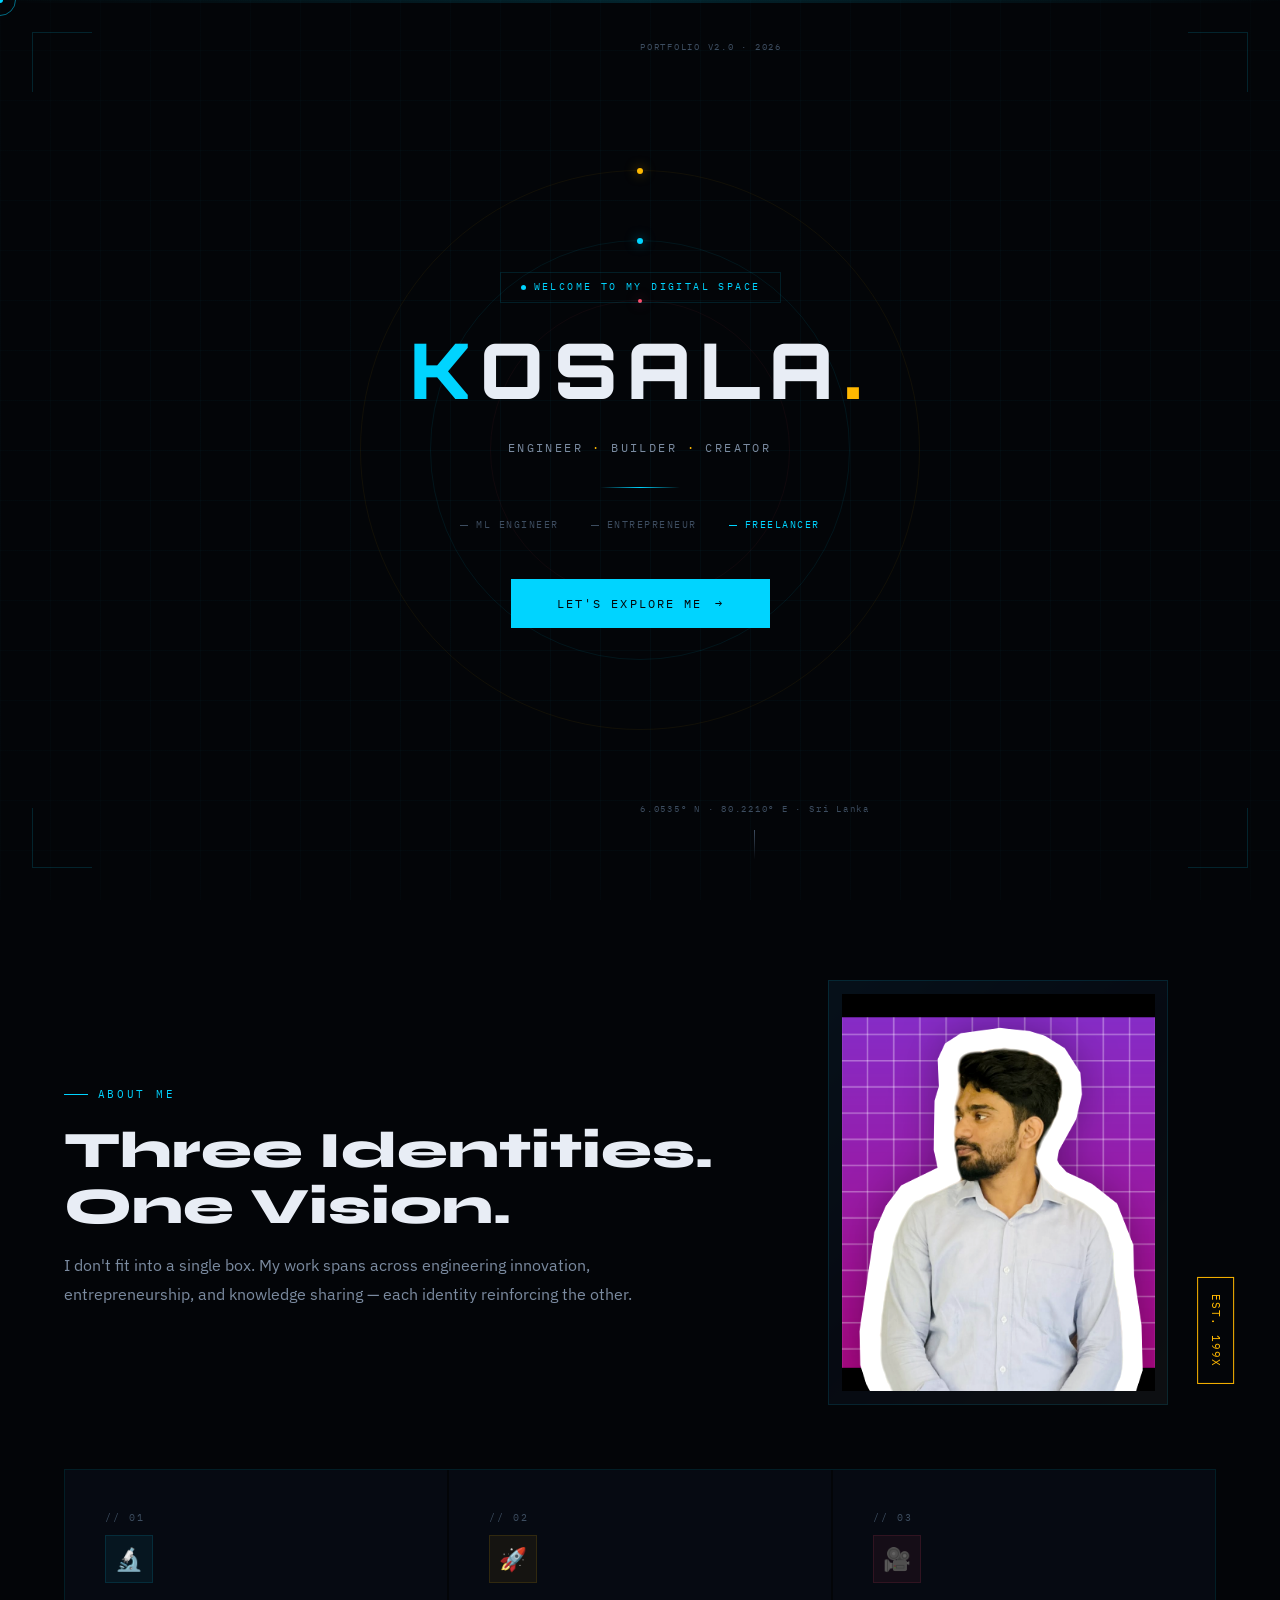
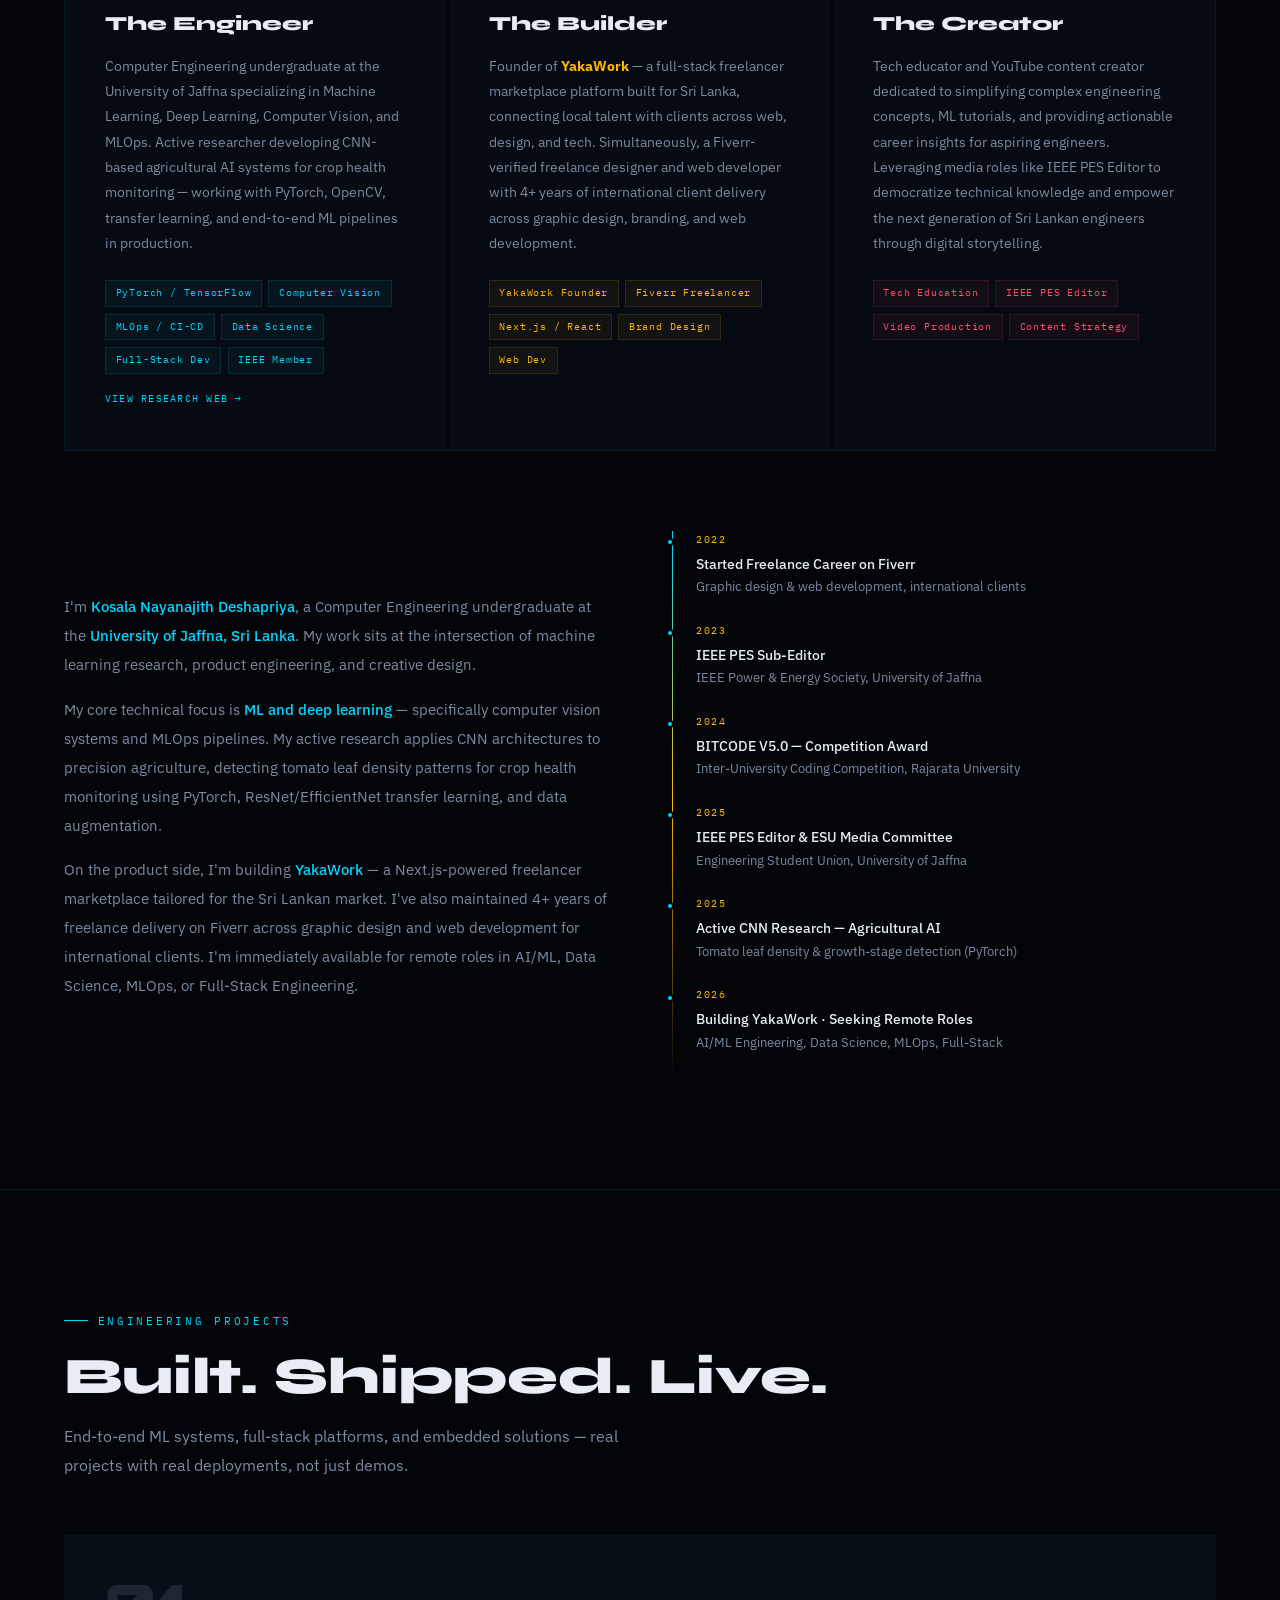
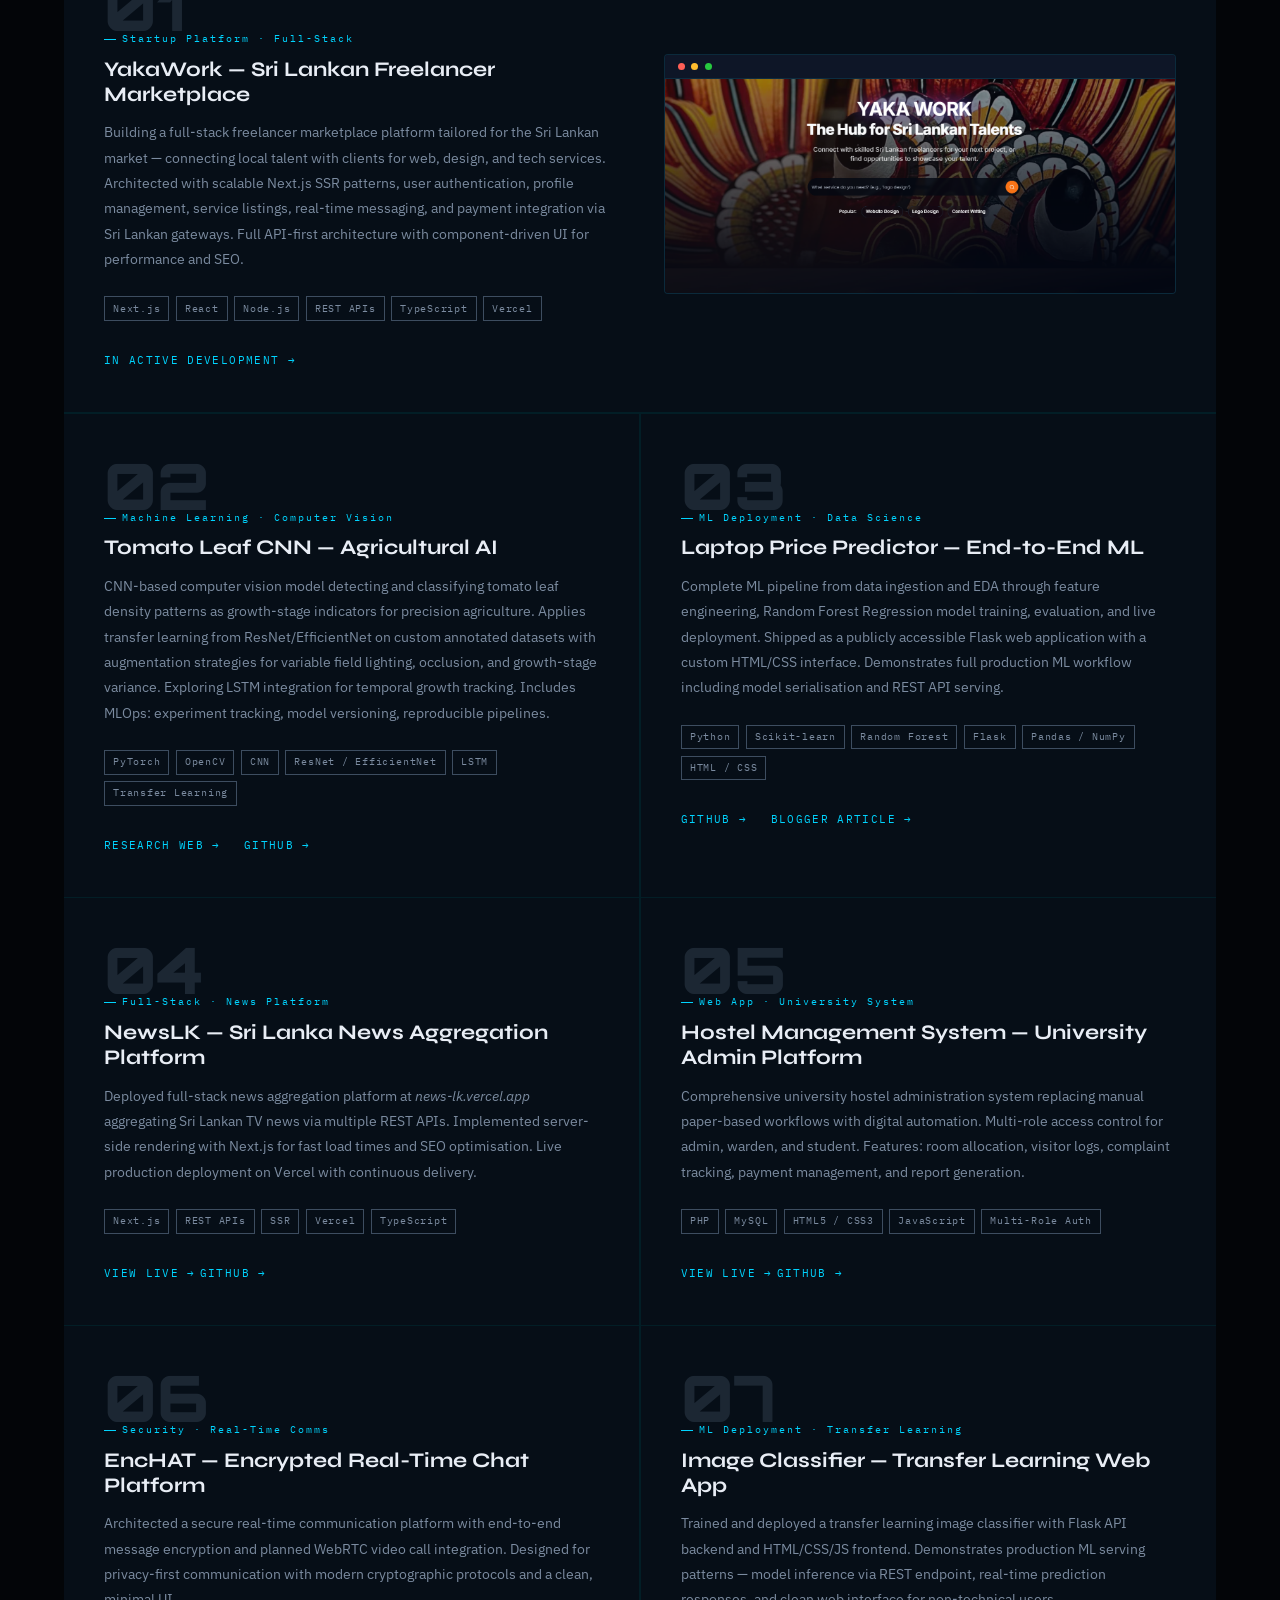
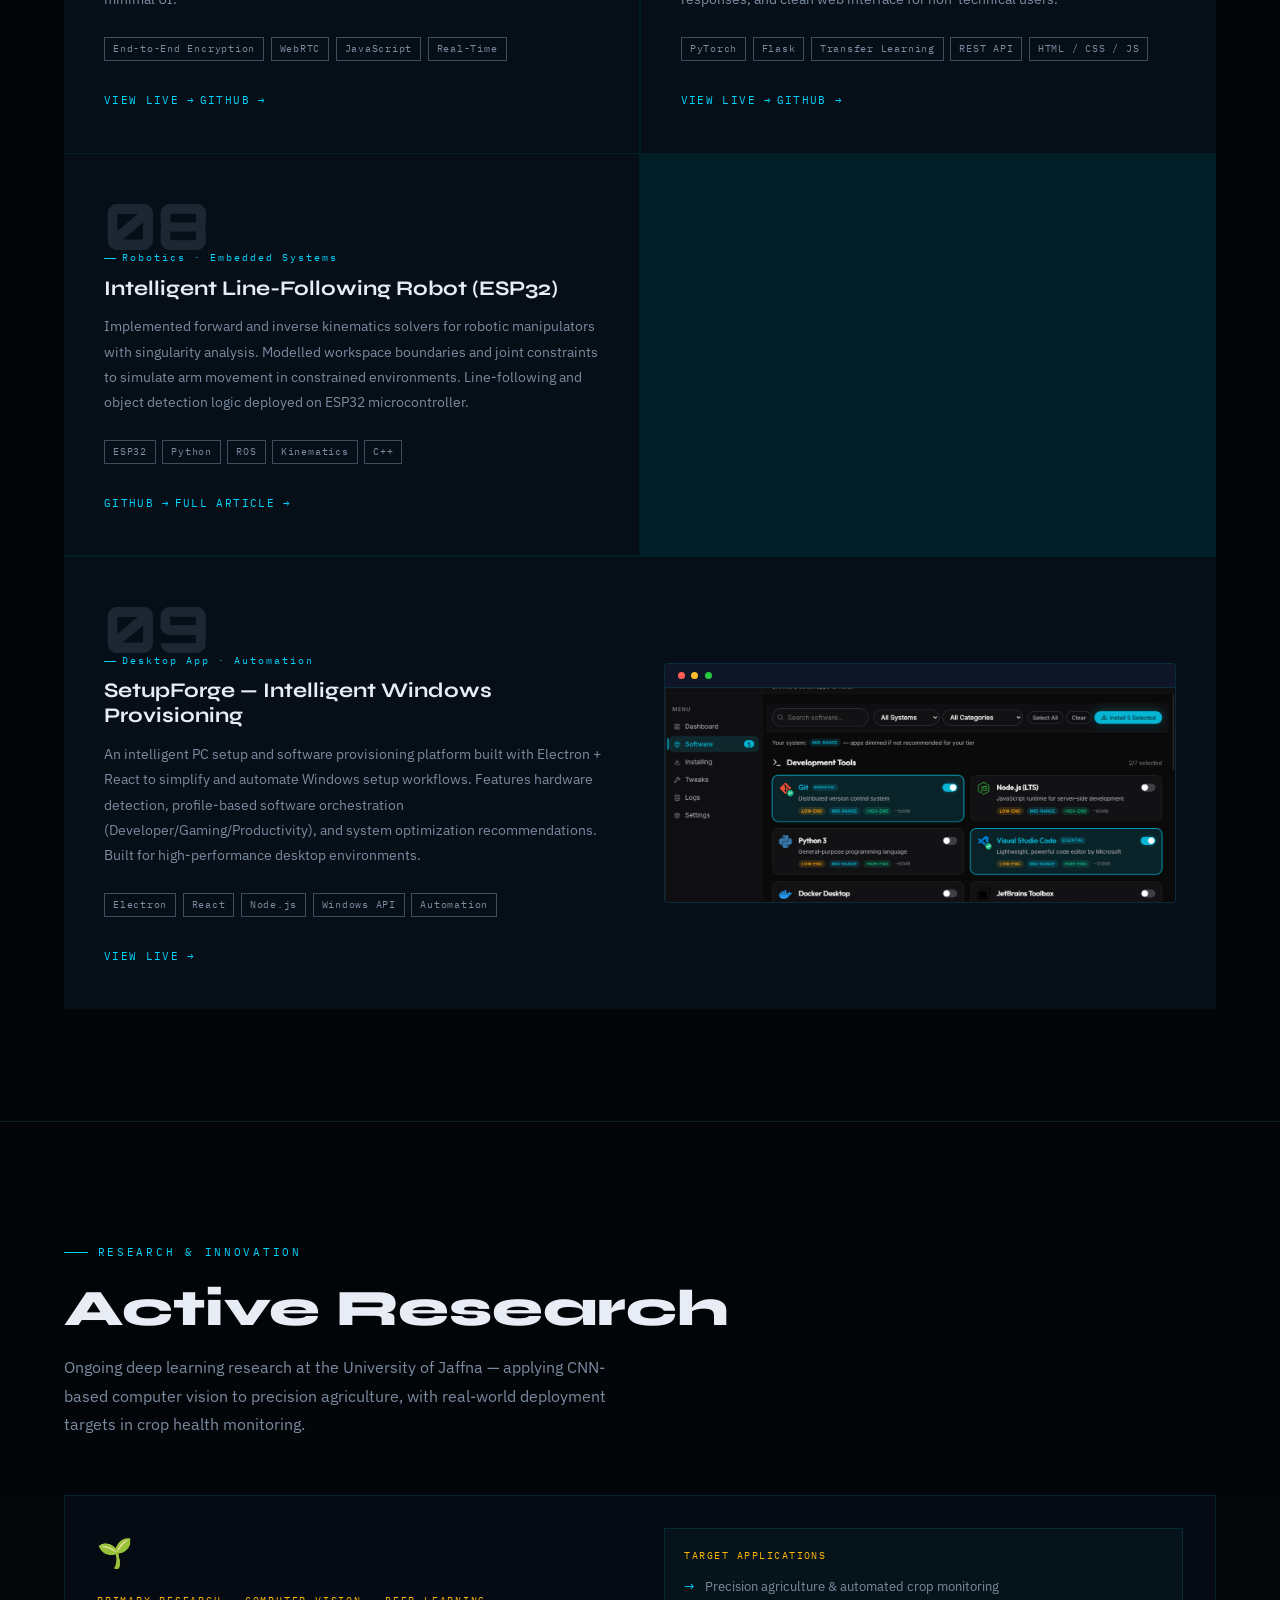
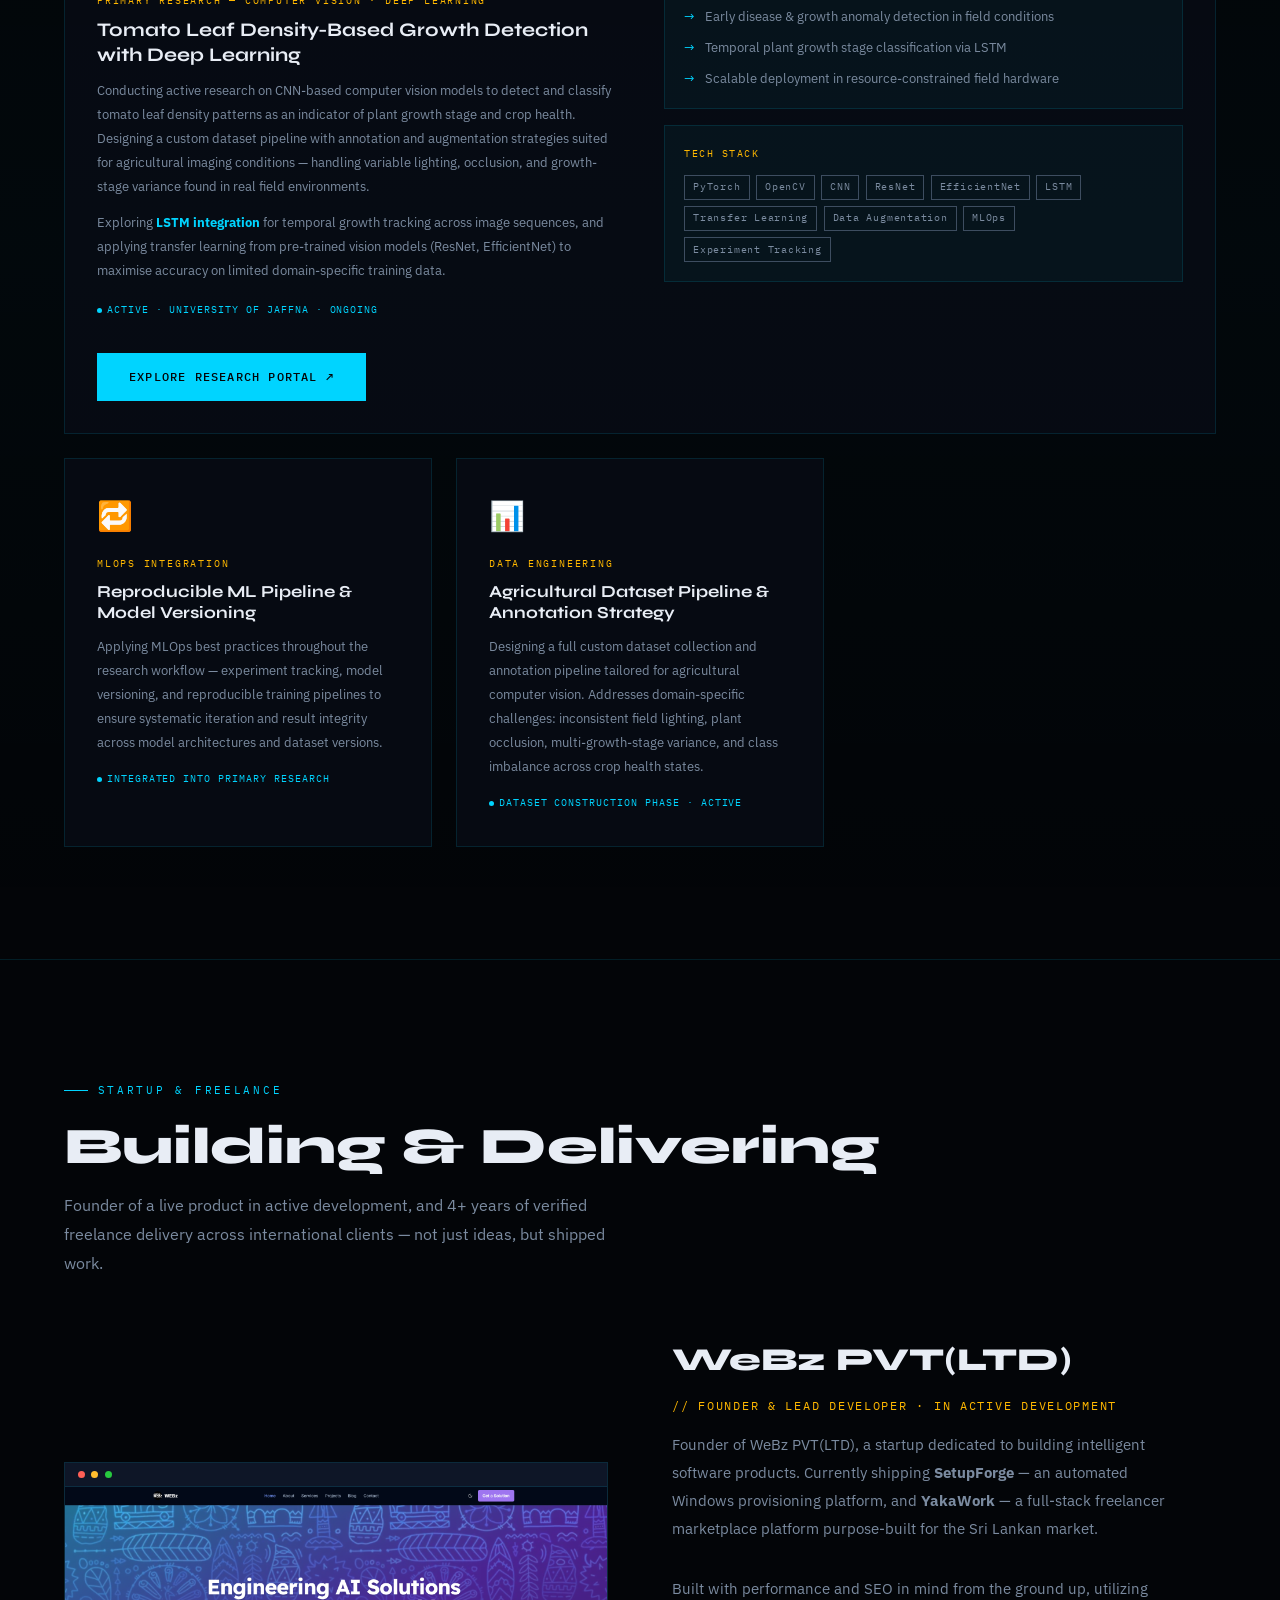
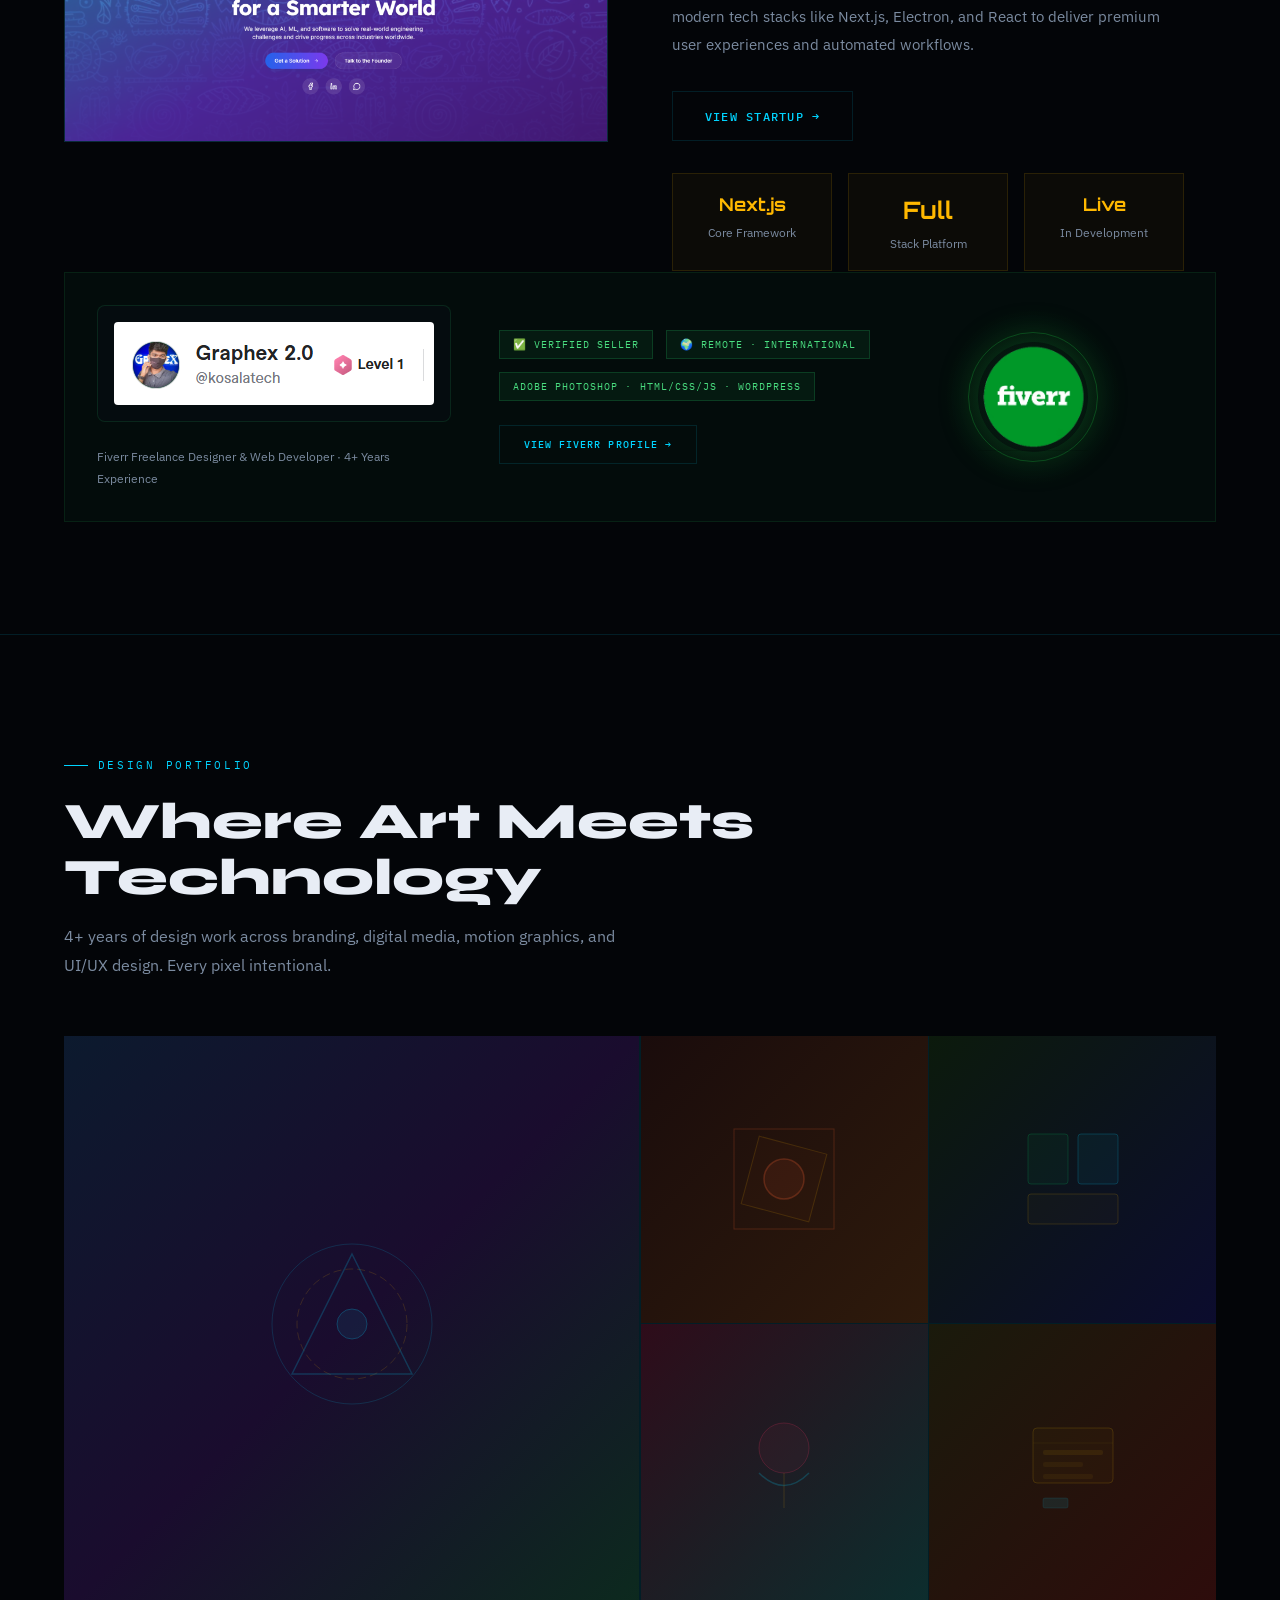
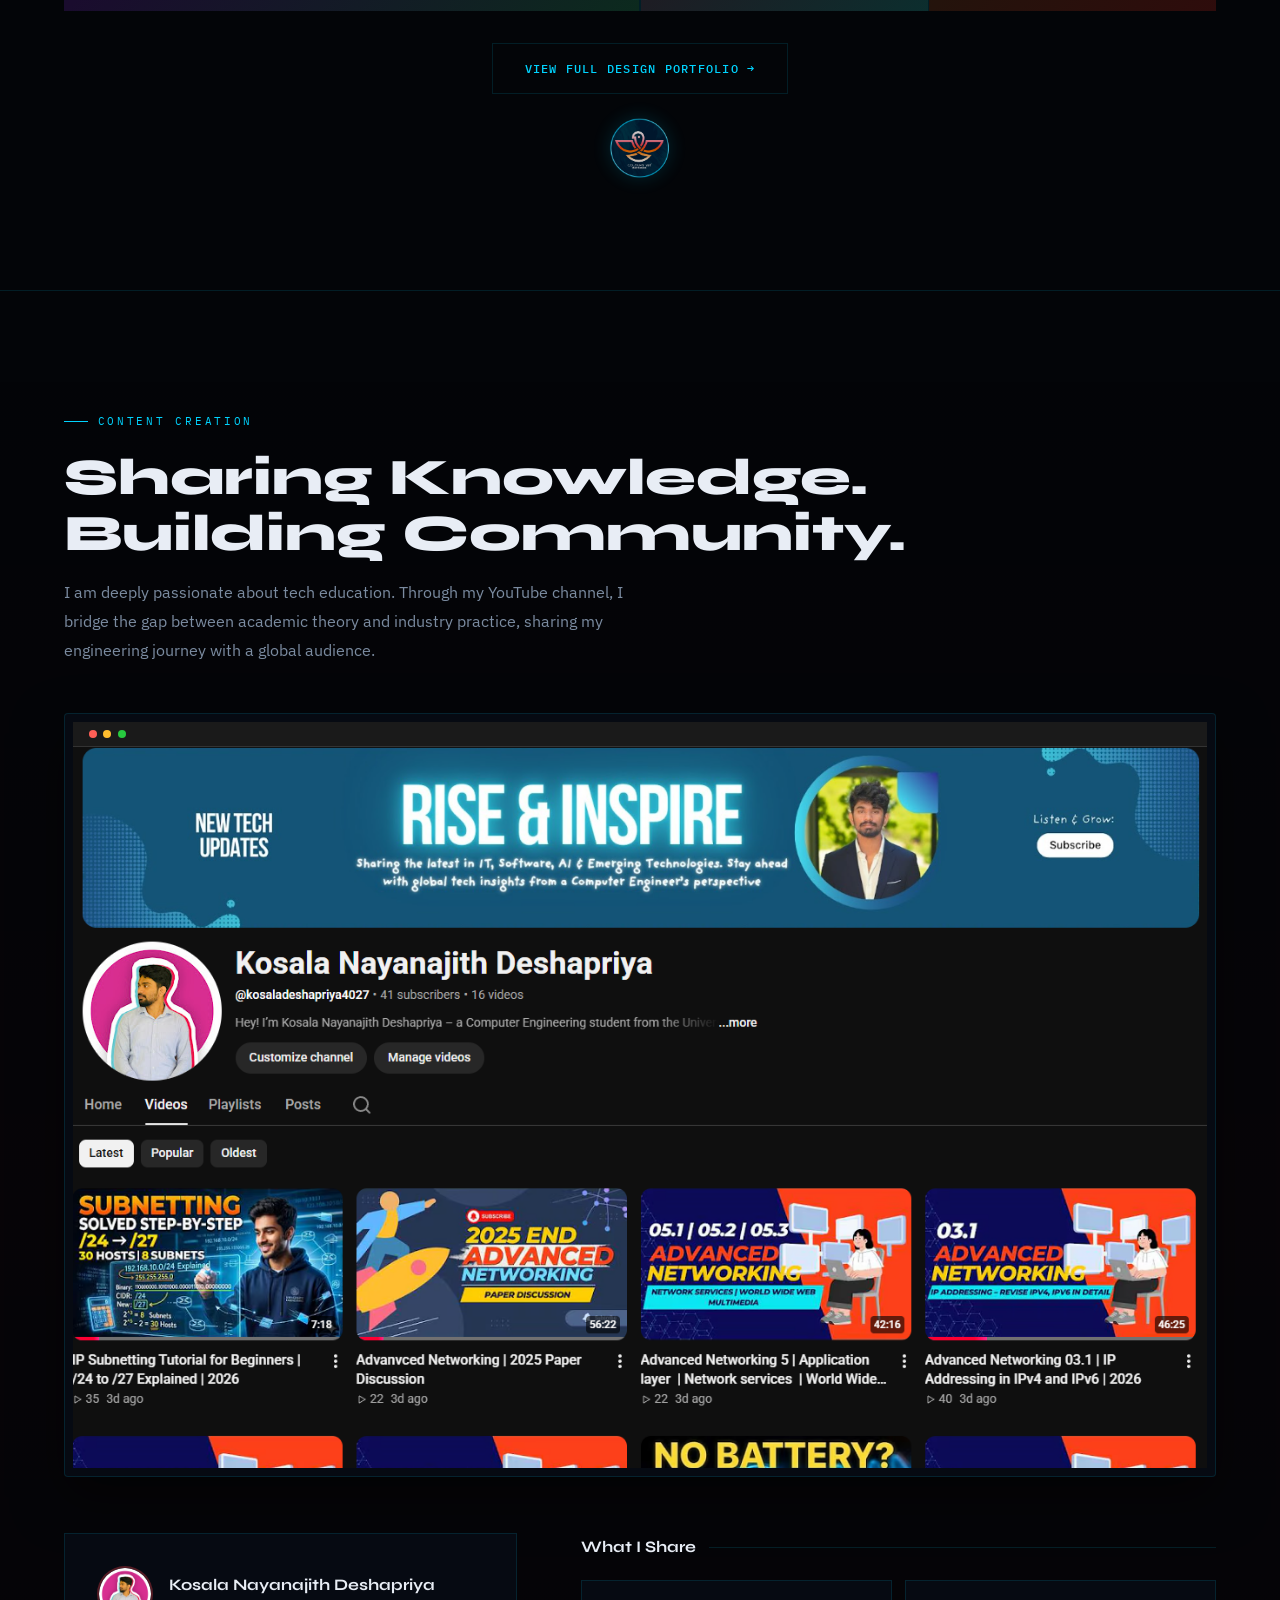
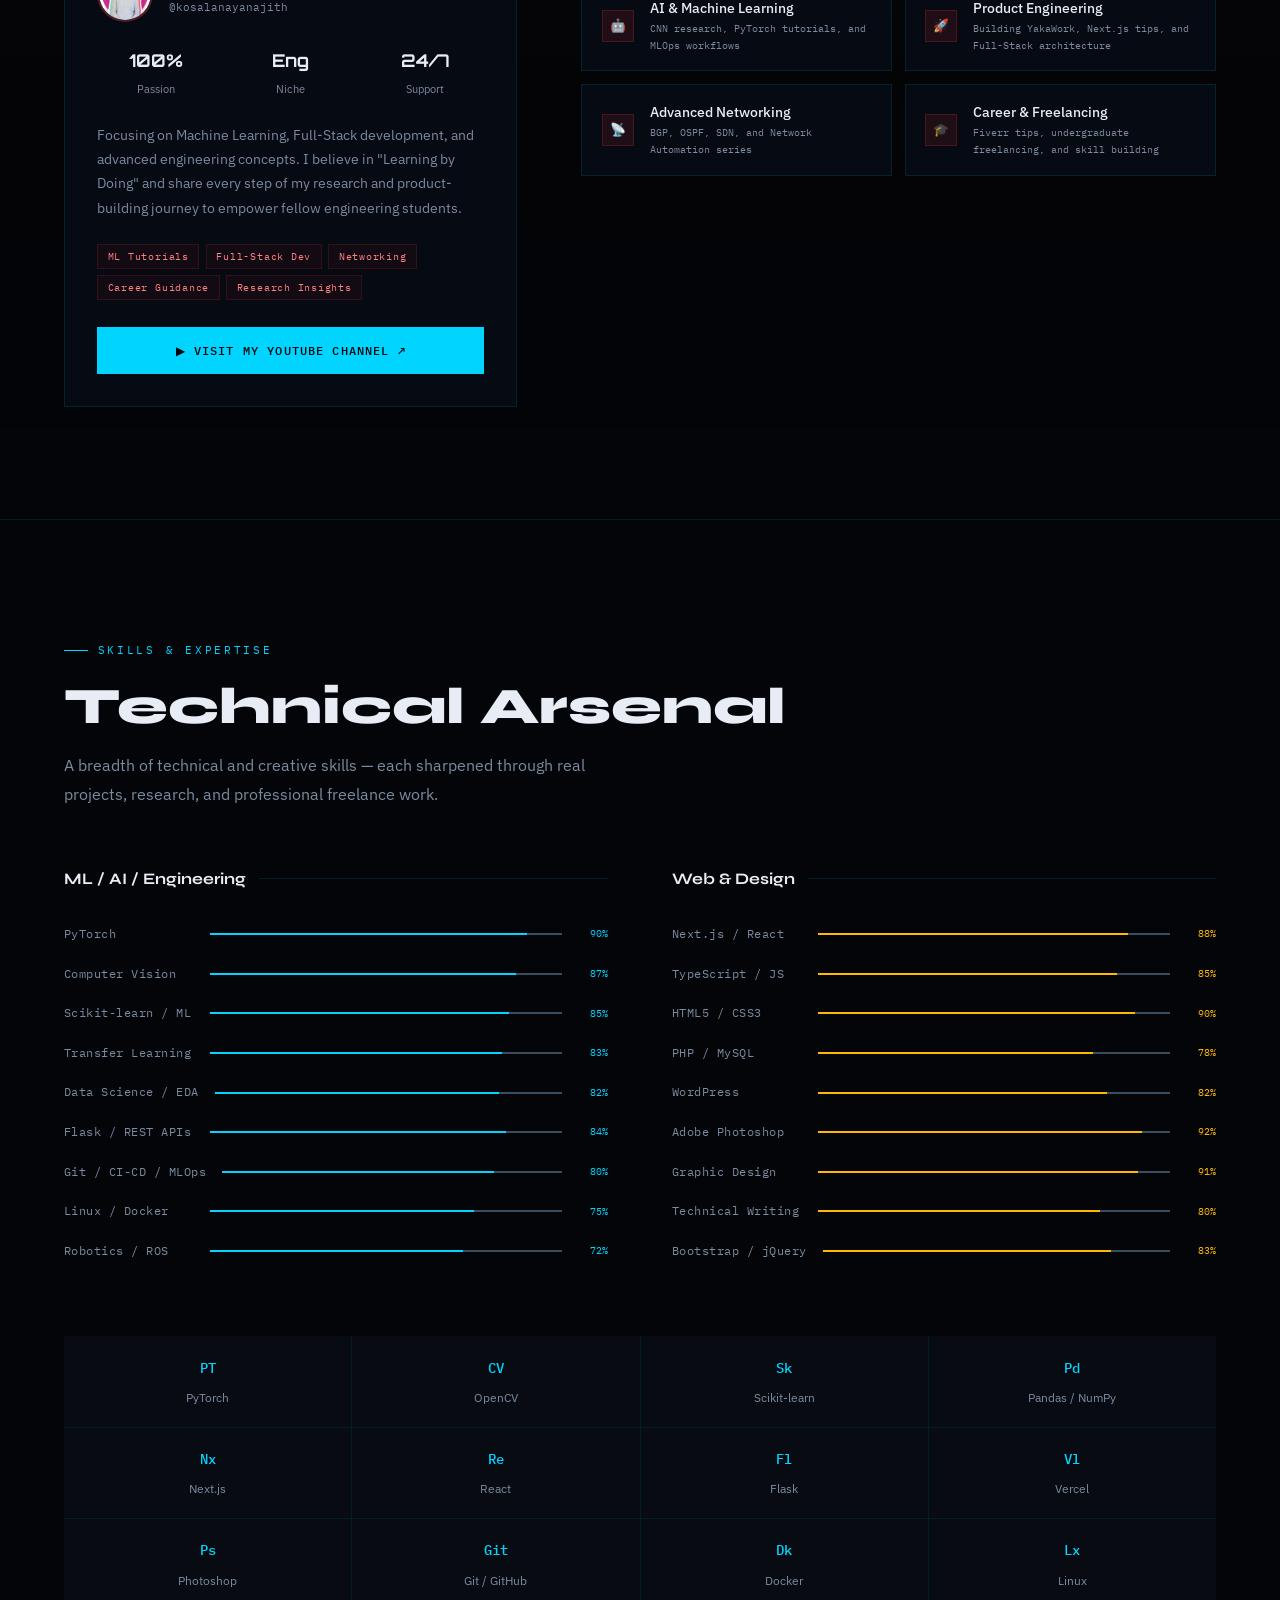
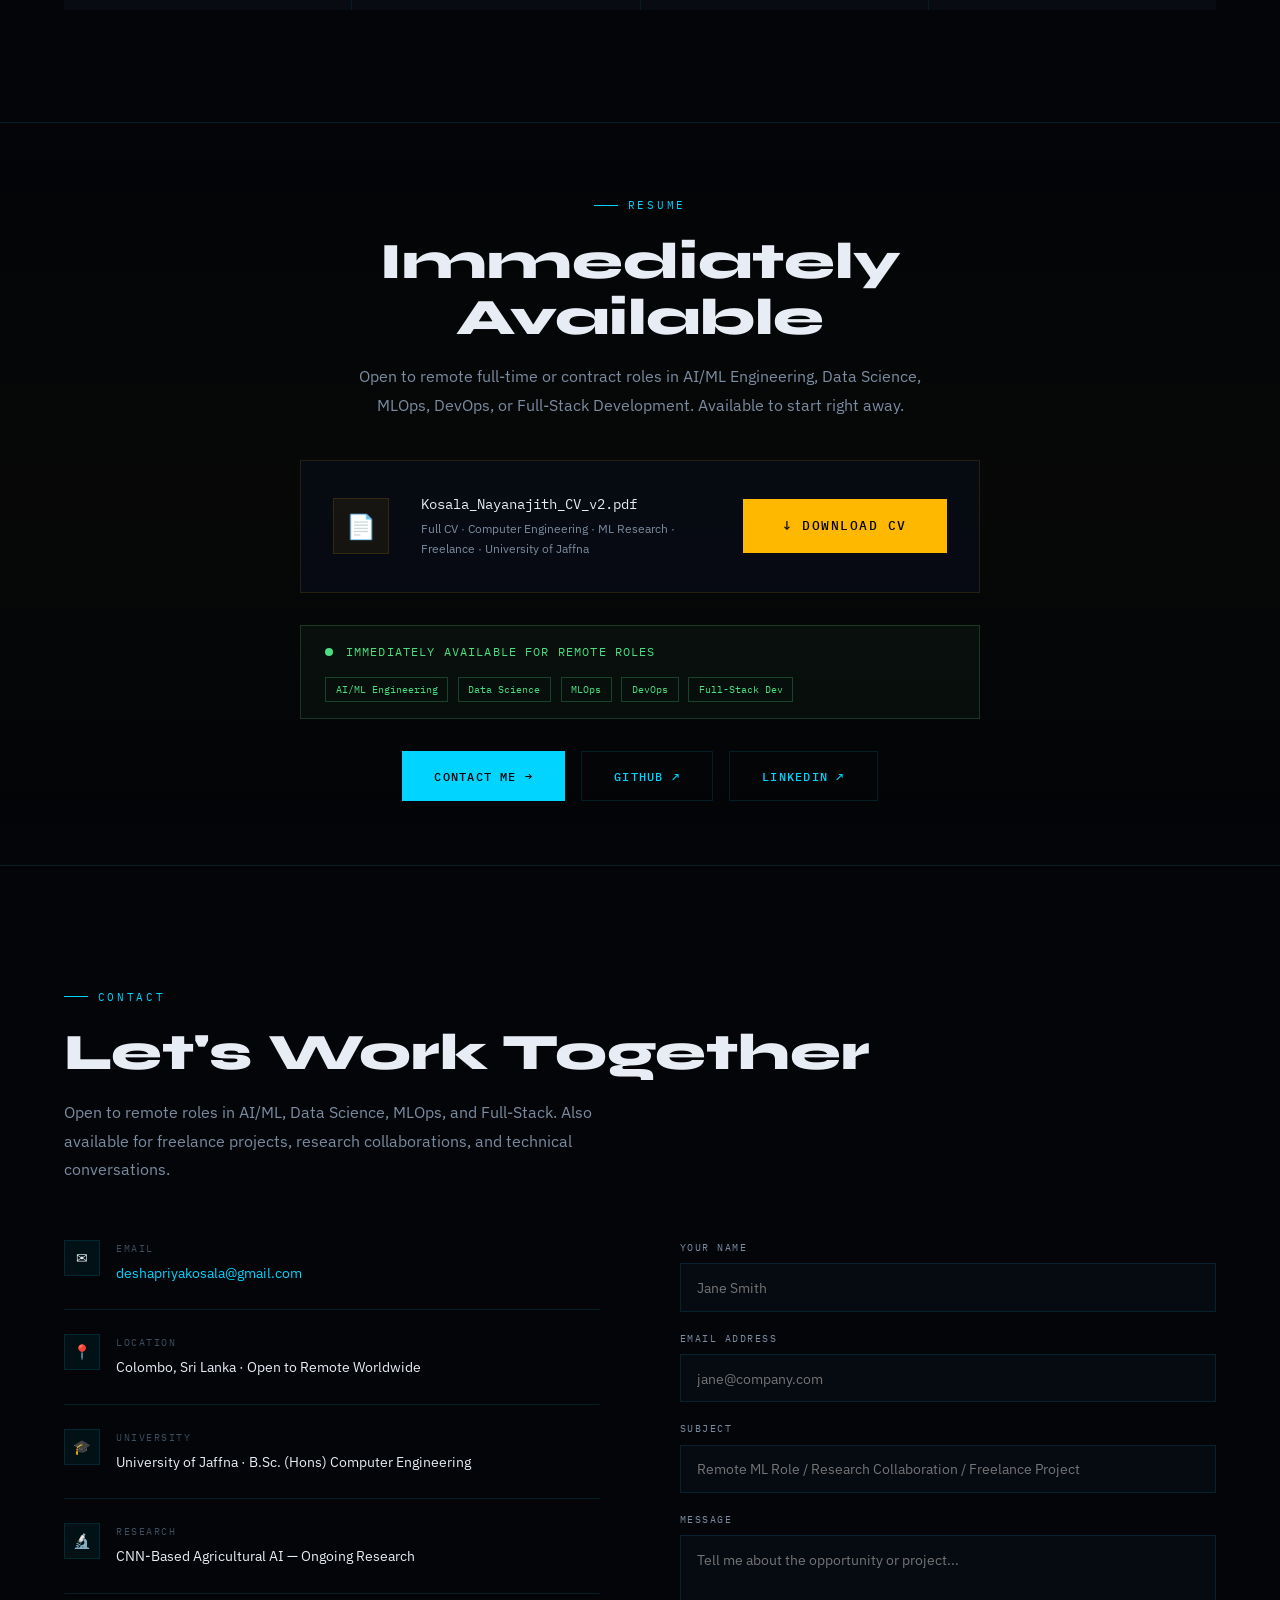
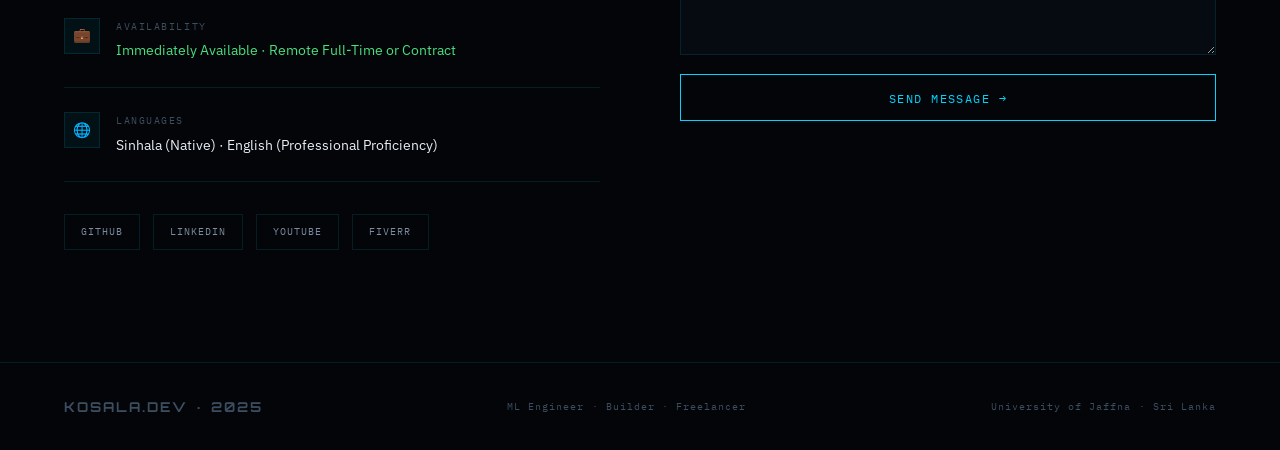
==== commit 10eee4ab: "Add favicon and sync index.html" ====
--- a/portfolio.html
+++ b/portfolio.html
@@ -5,6 +5,8 @@
   <meta charset="UTF-8">
   <meta name="viewport" content="width=device-width, initial-scale=1.0">
   <title>Kosala Nayanajith | Engineer · Entrepreneur · Builder</title>
+  <link rel="icon" type="image/png" href="favicon.png">
+  <link rel="apple-touch-icon" href="favicon.png">
   <link rel="preconnect" href="https://fonts.googleapis.com">
   <link
     href="https://fonts.googleapis.com/css2?family=Orbitron:wght@400;700;900&family=Syne:wght@400;600;700;800&family=IBM+Plex+Sans:wght@300;400;500;600&family=IBM+Plex+Mono:wght@400;500&display=swap"
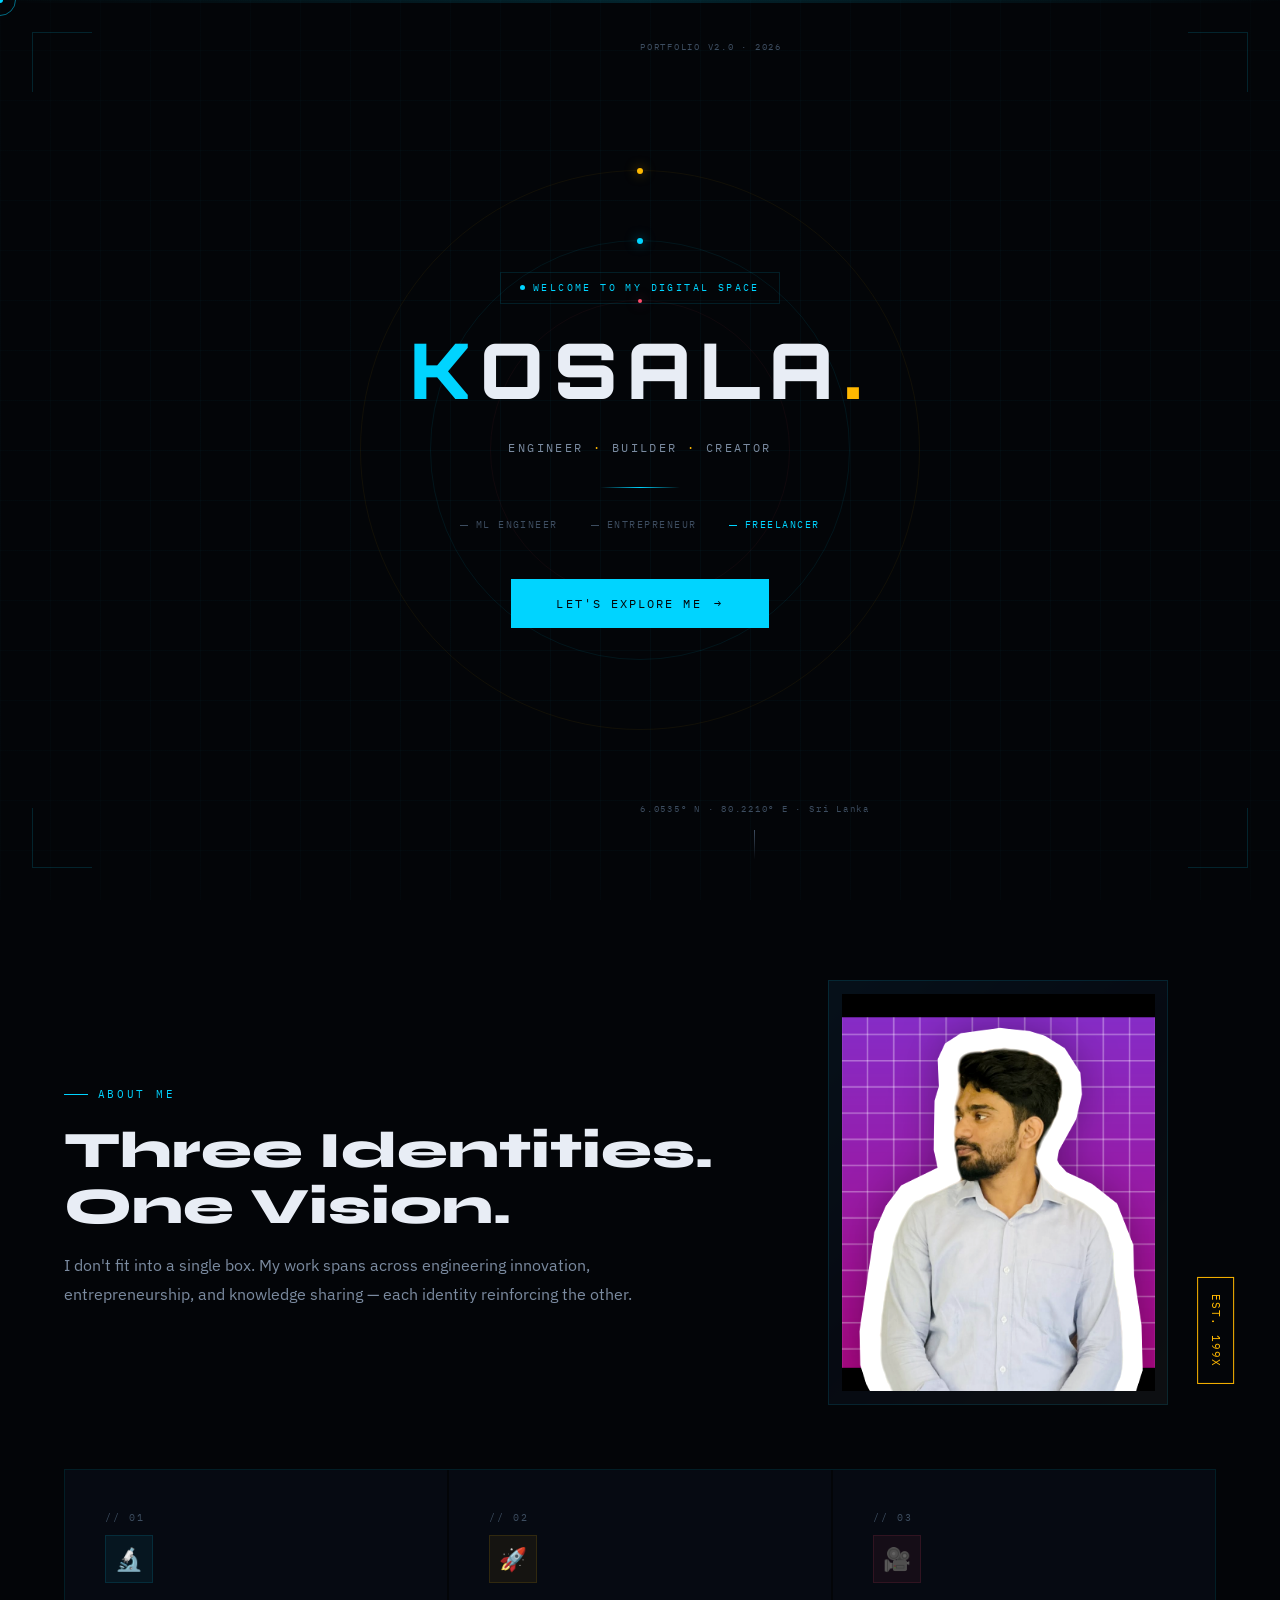
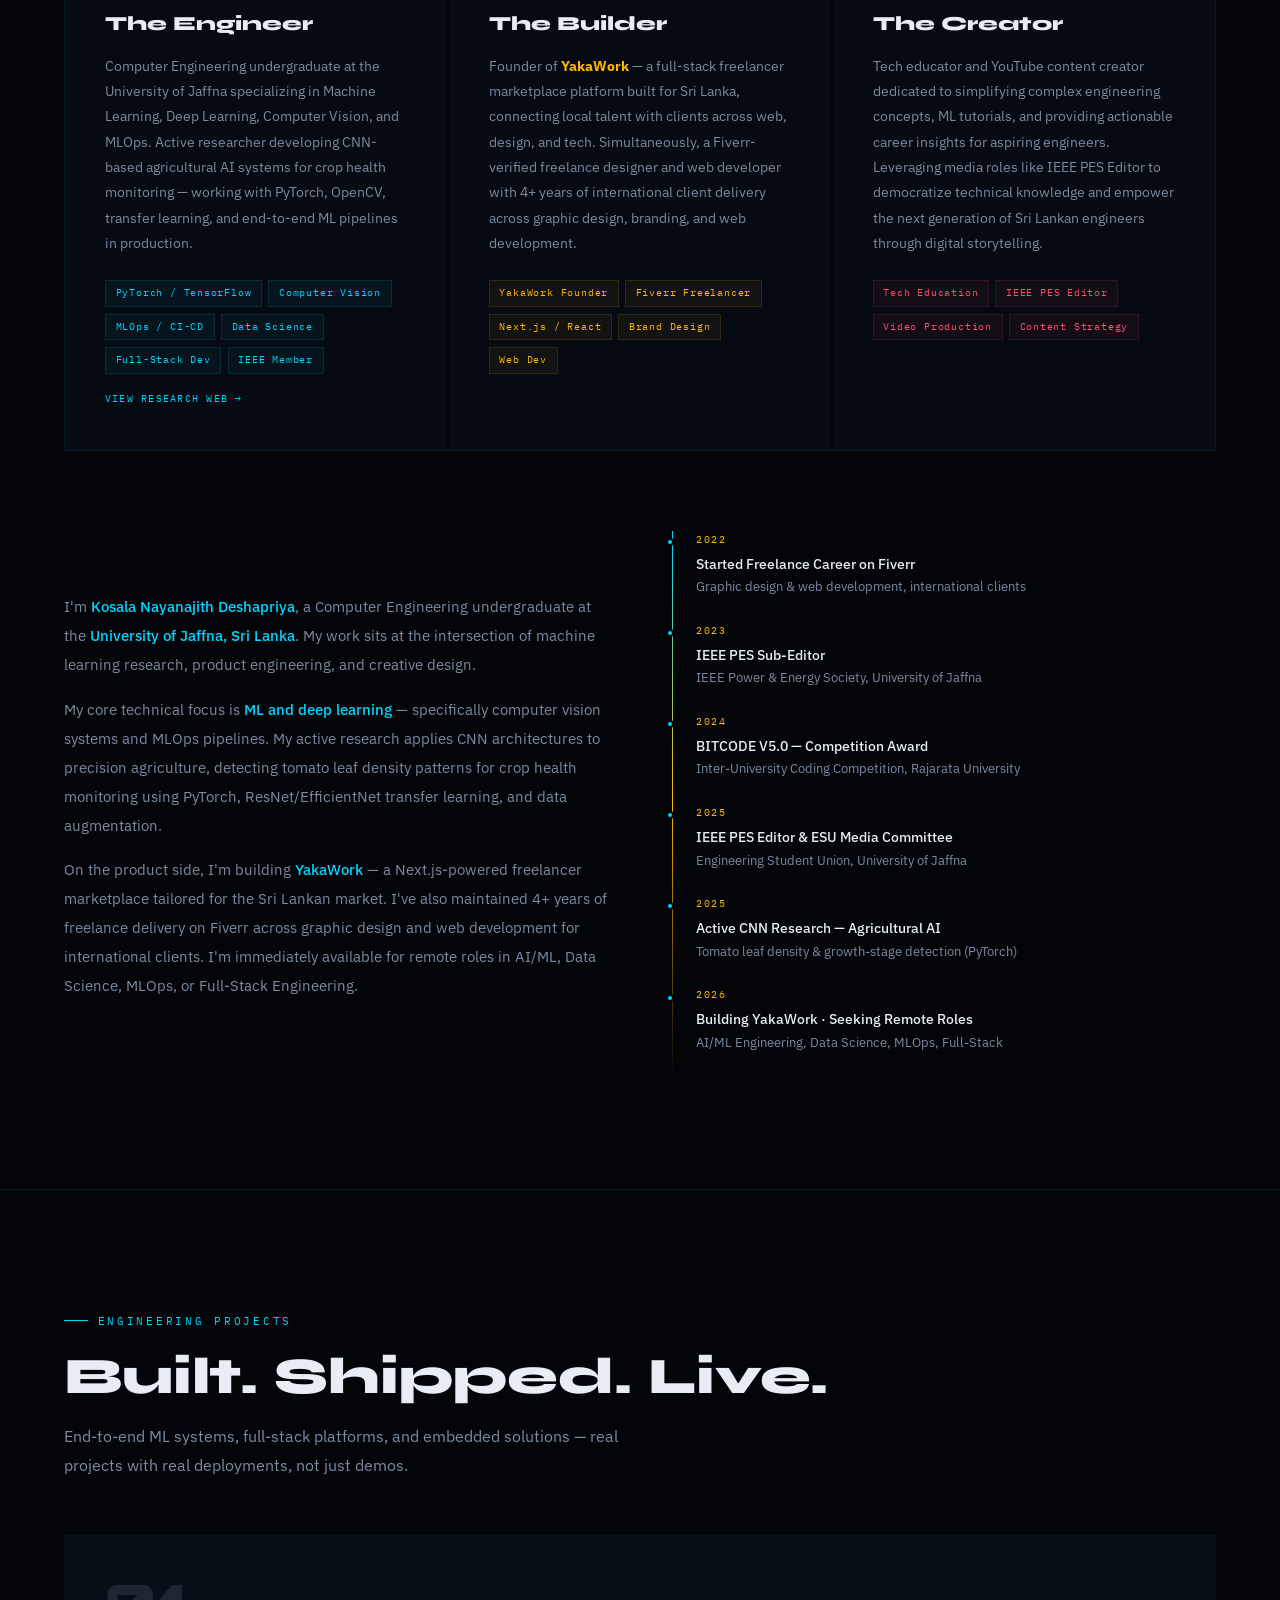
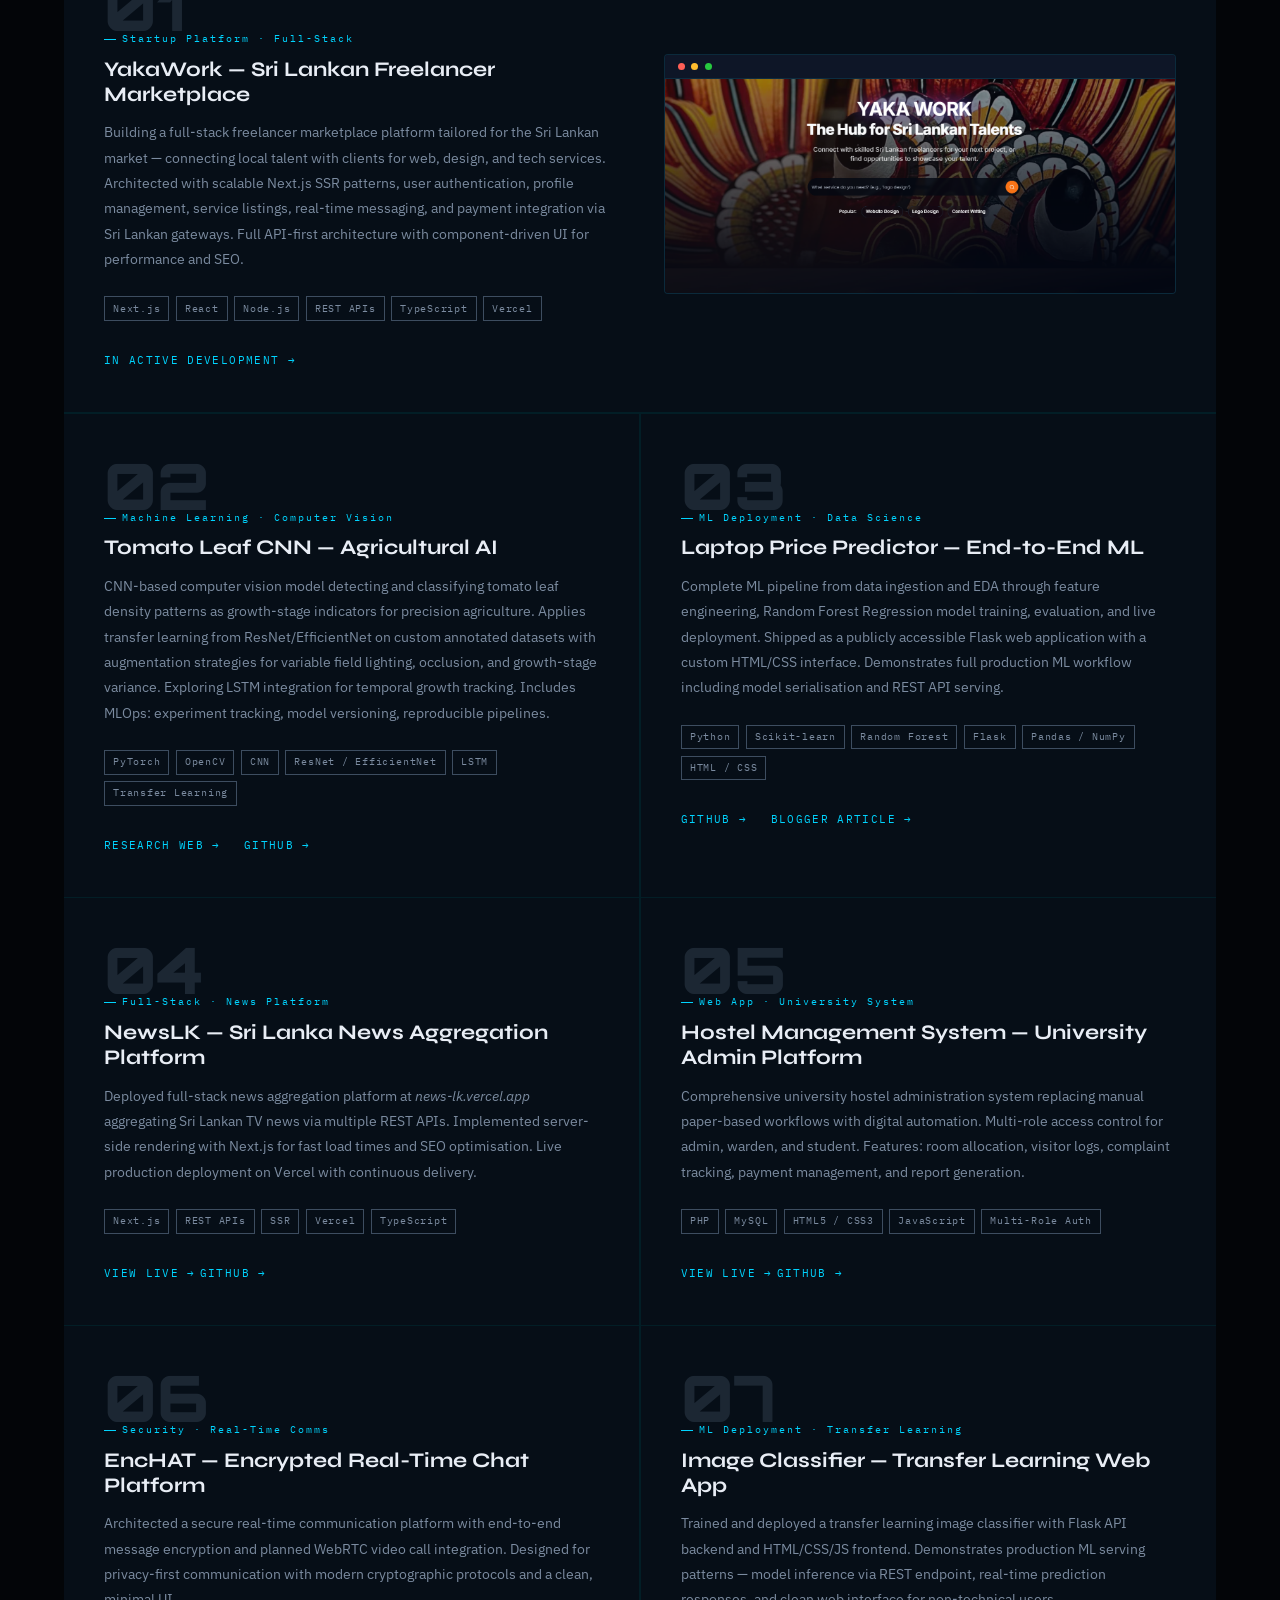
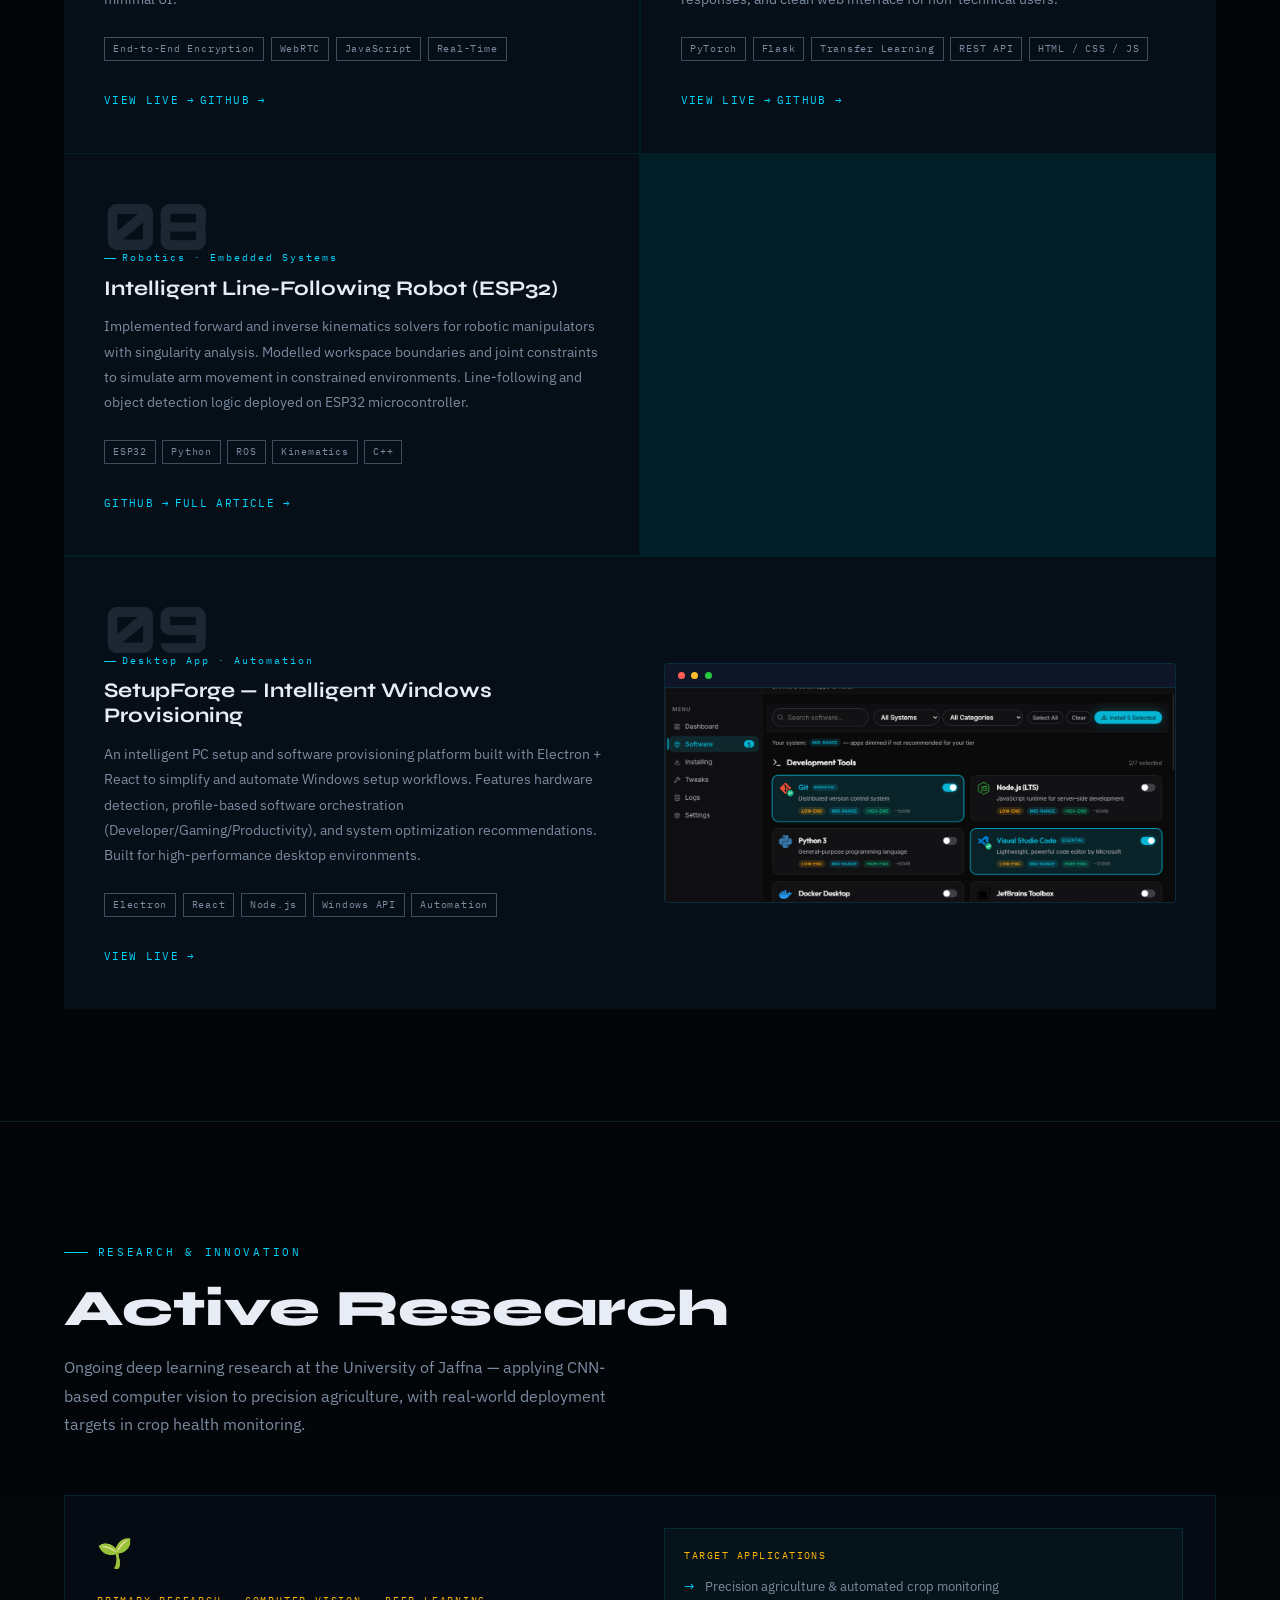
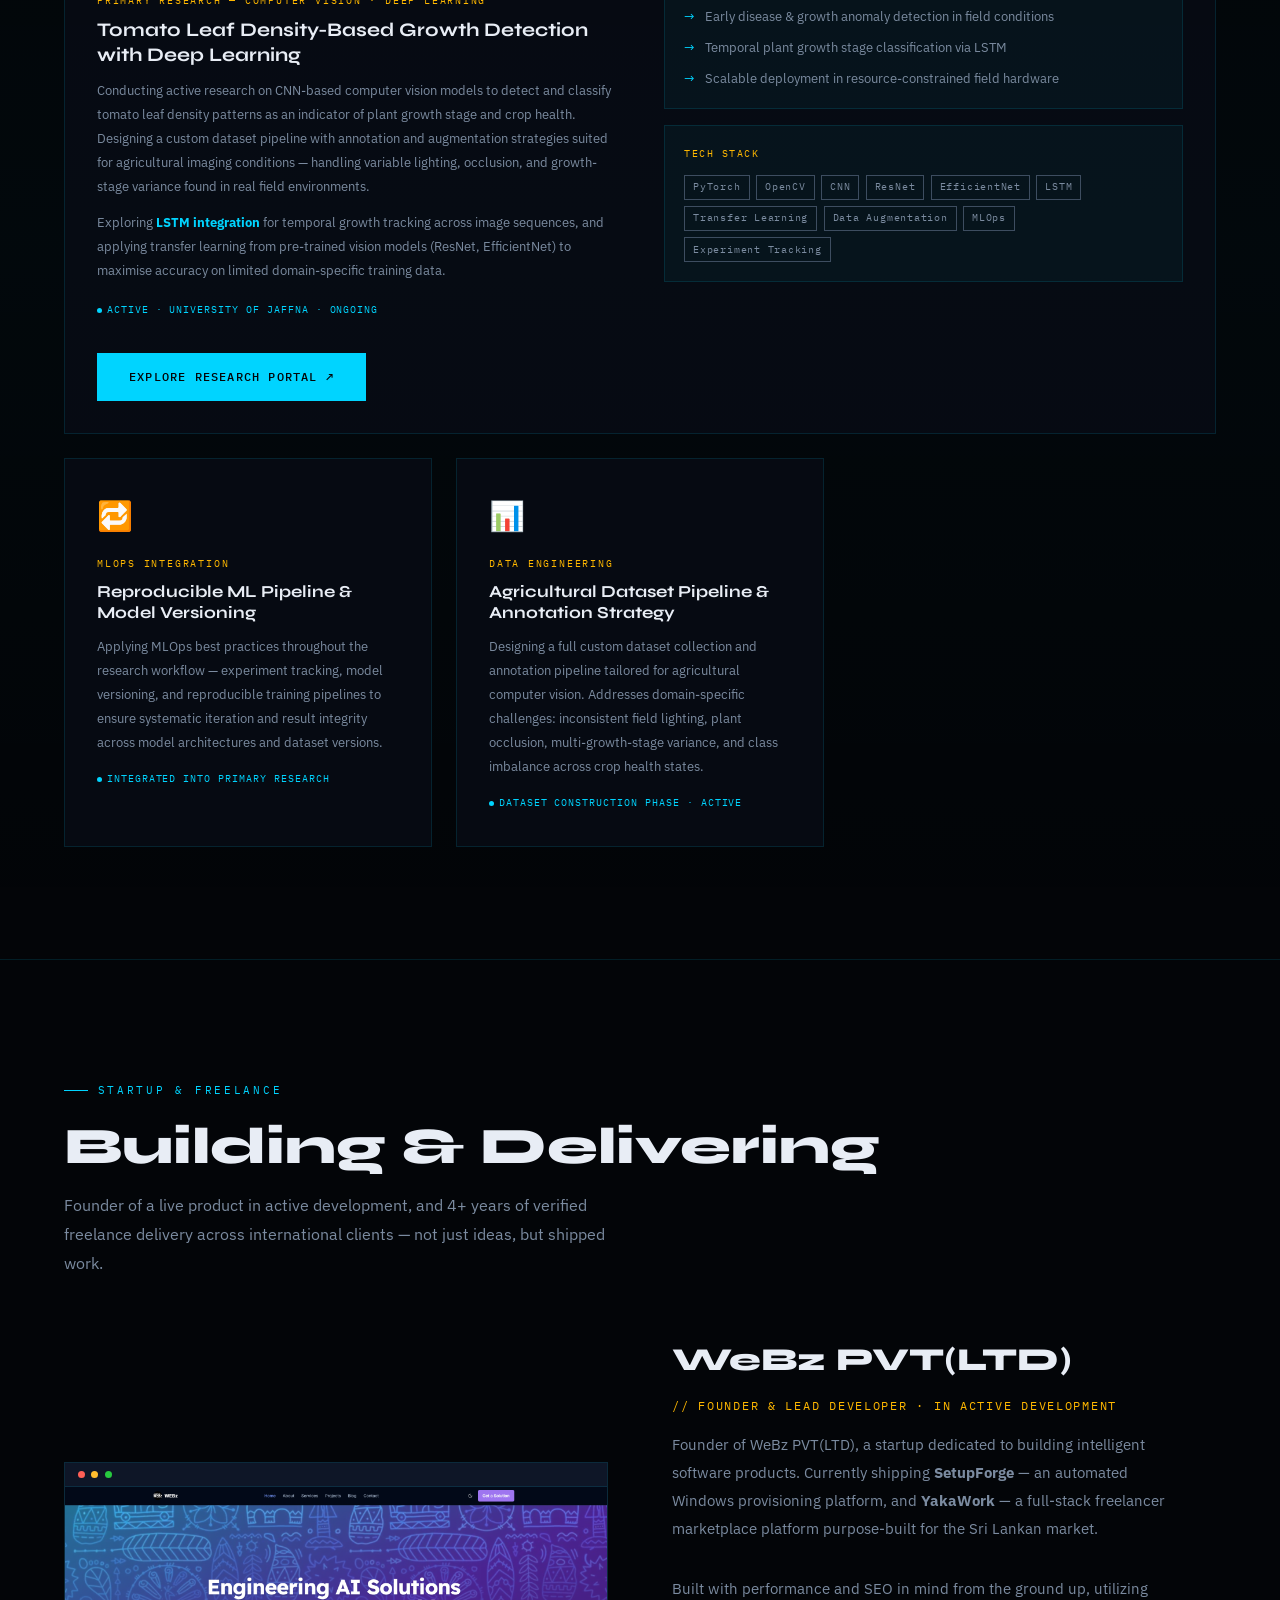
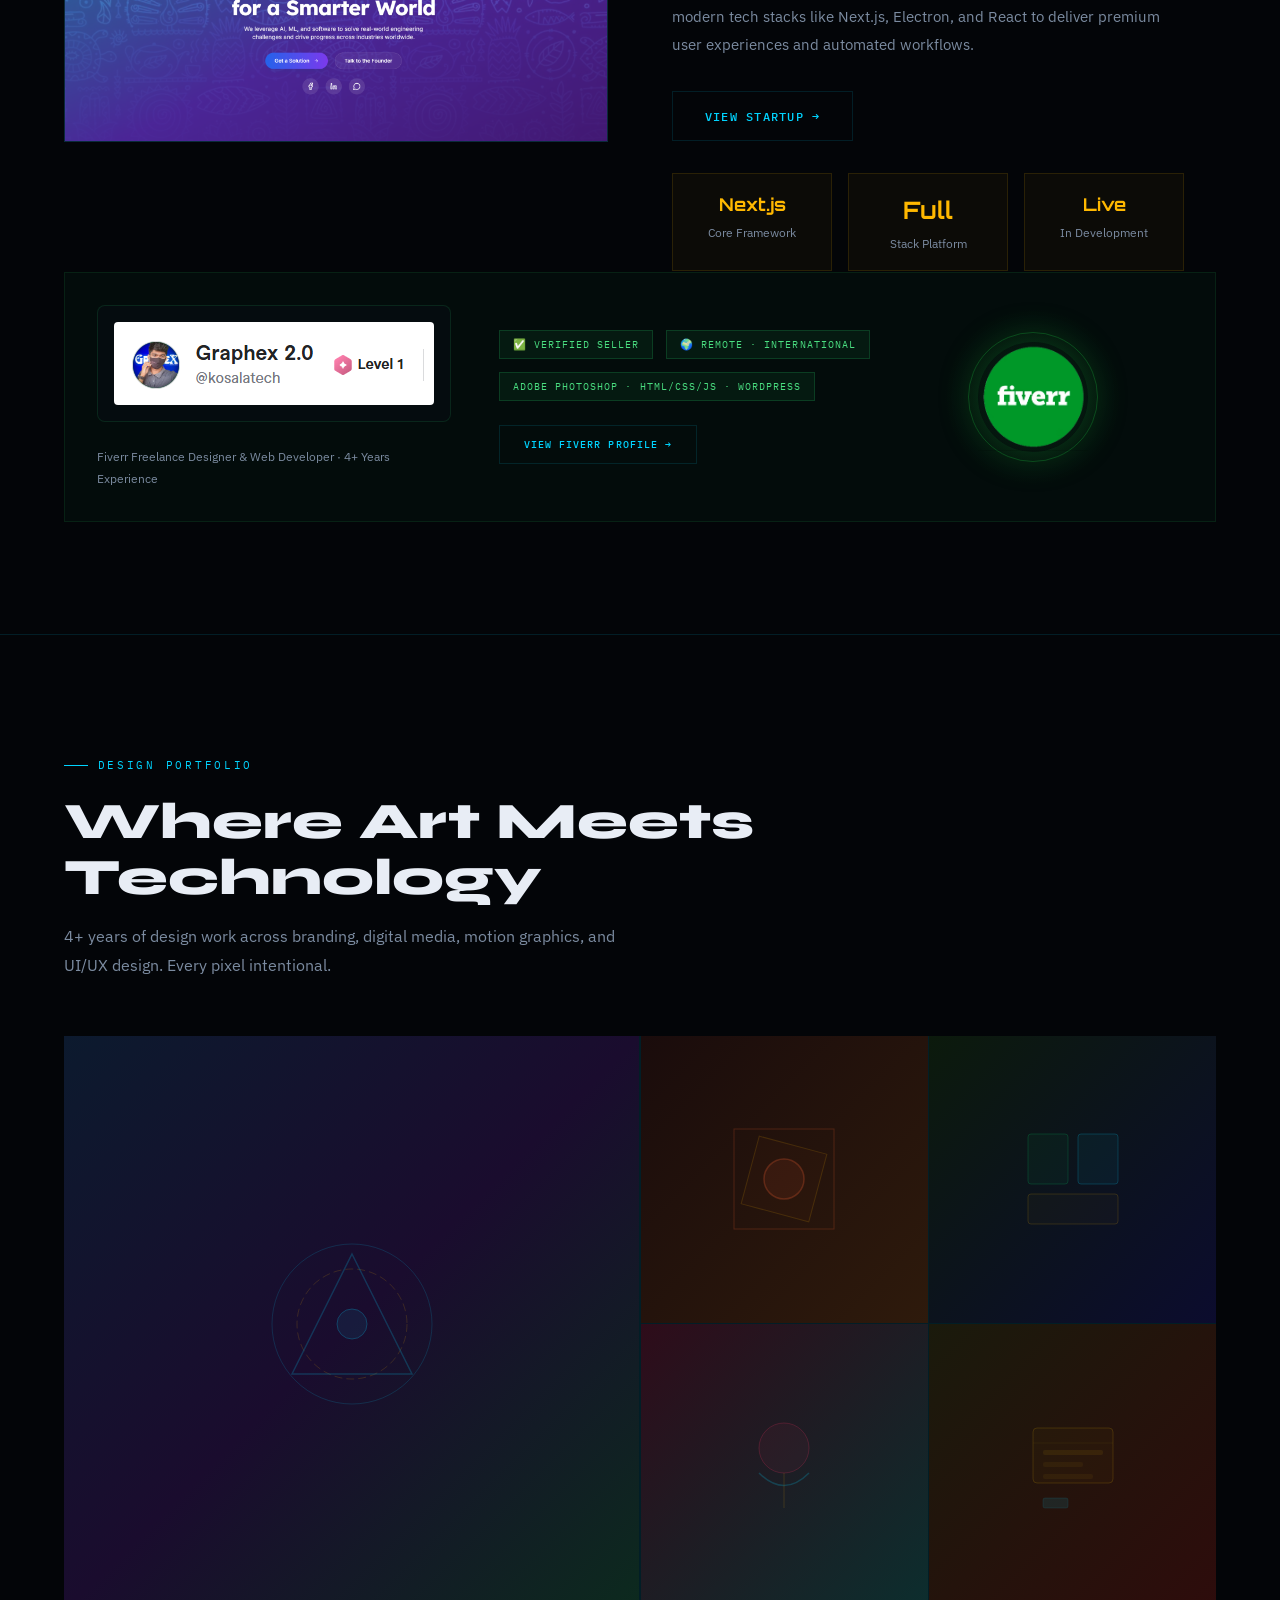
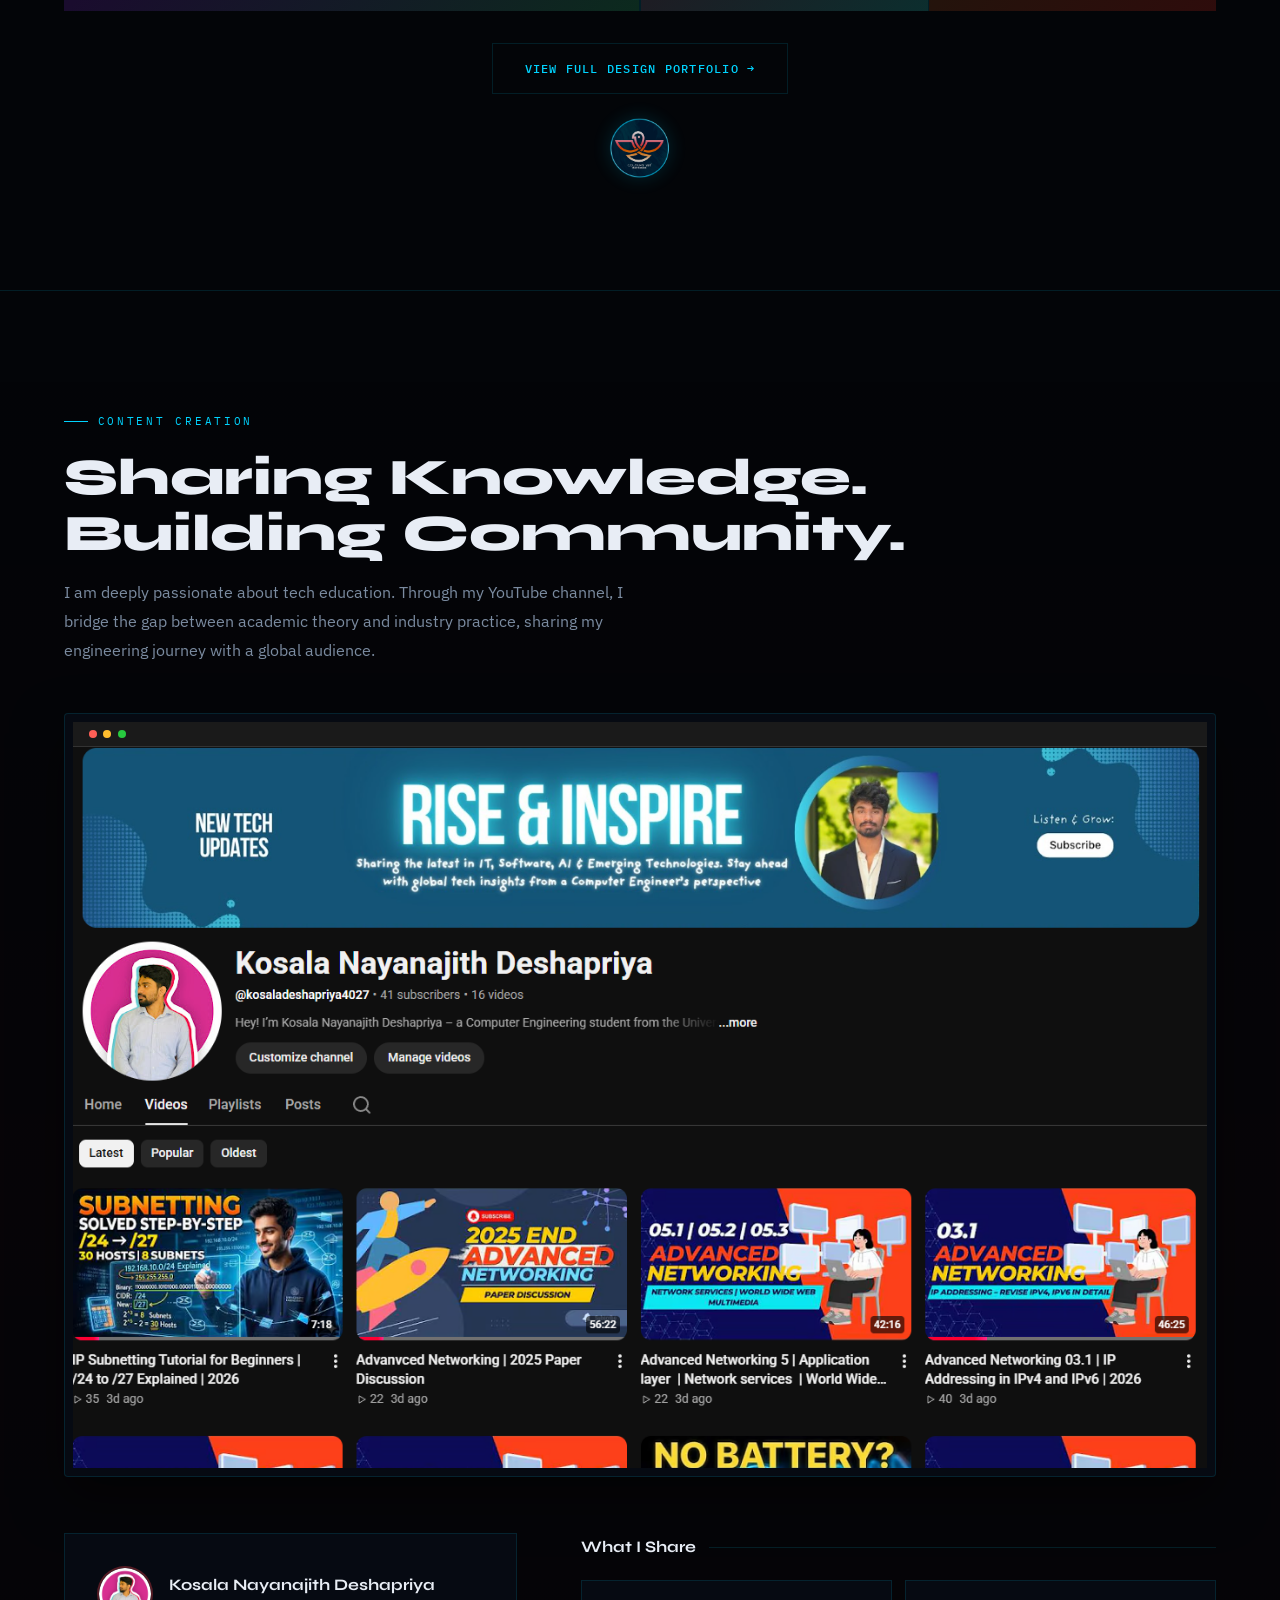
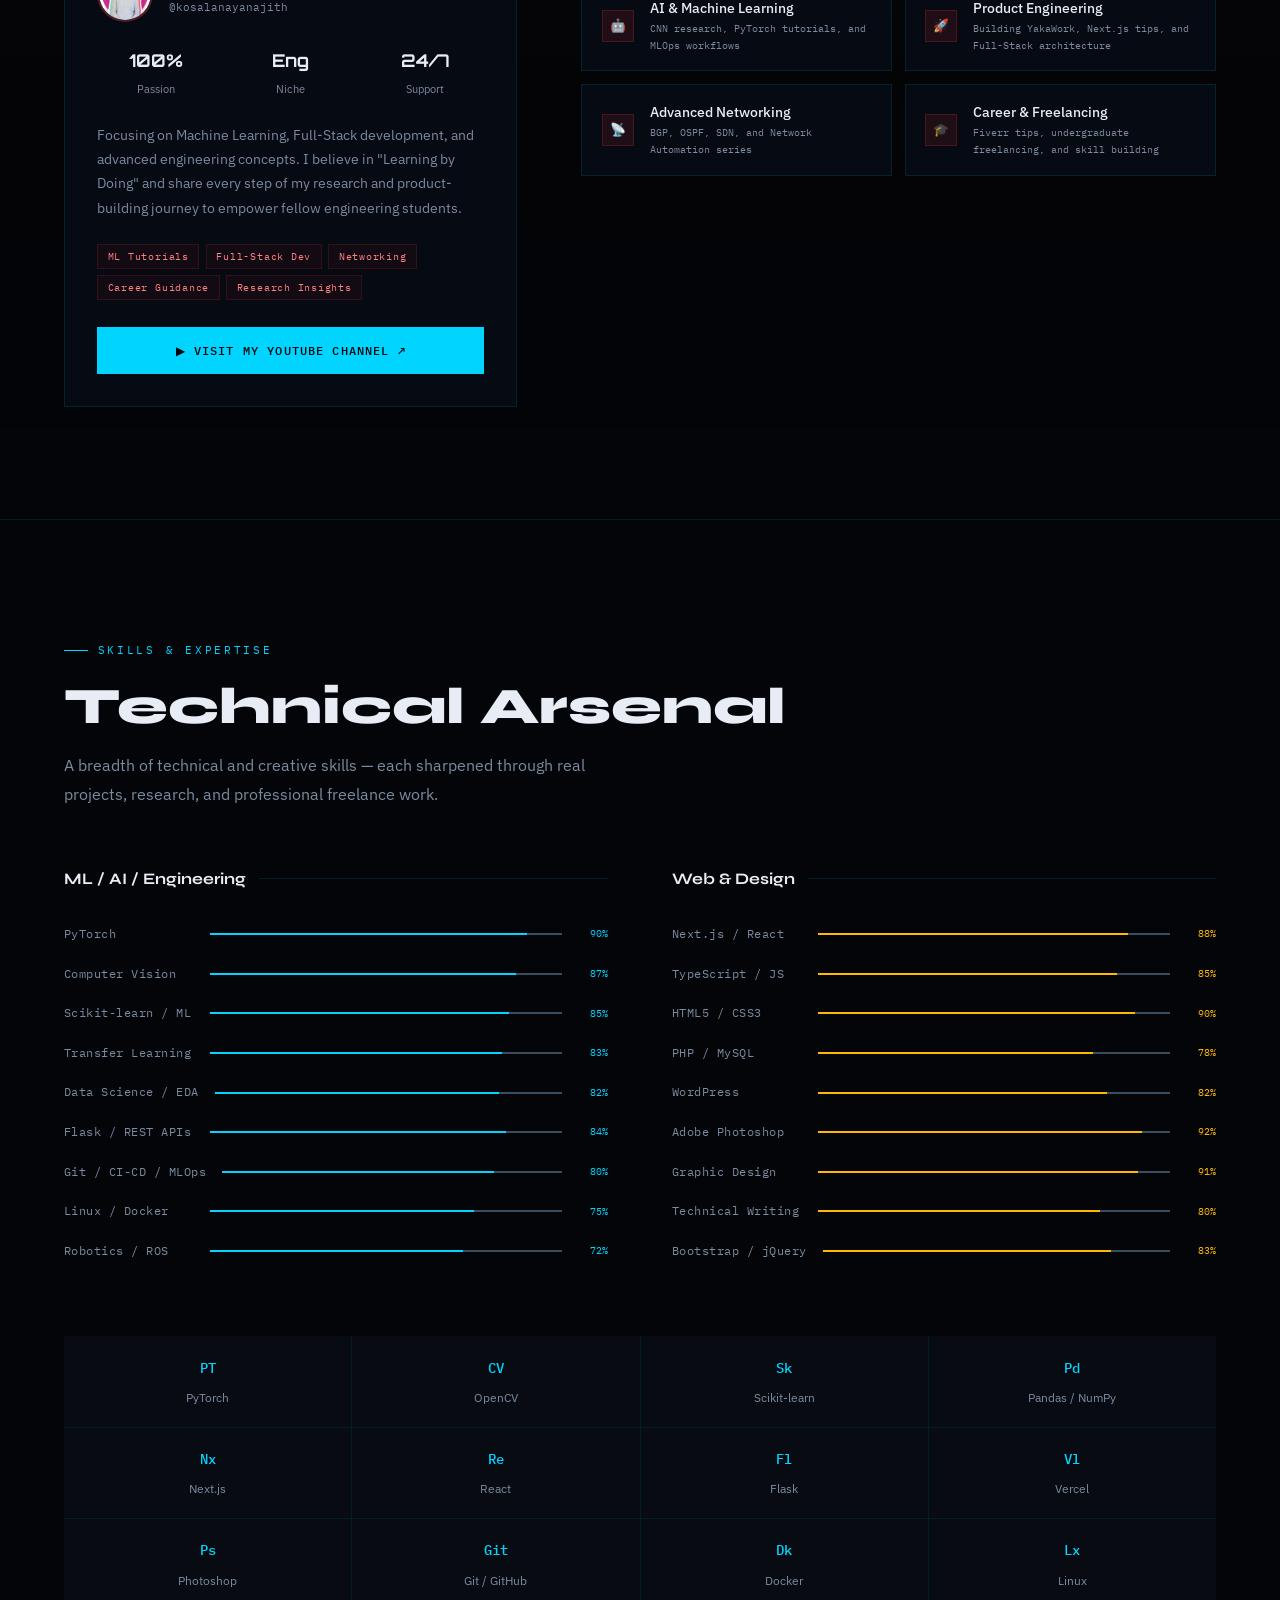
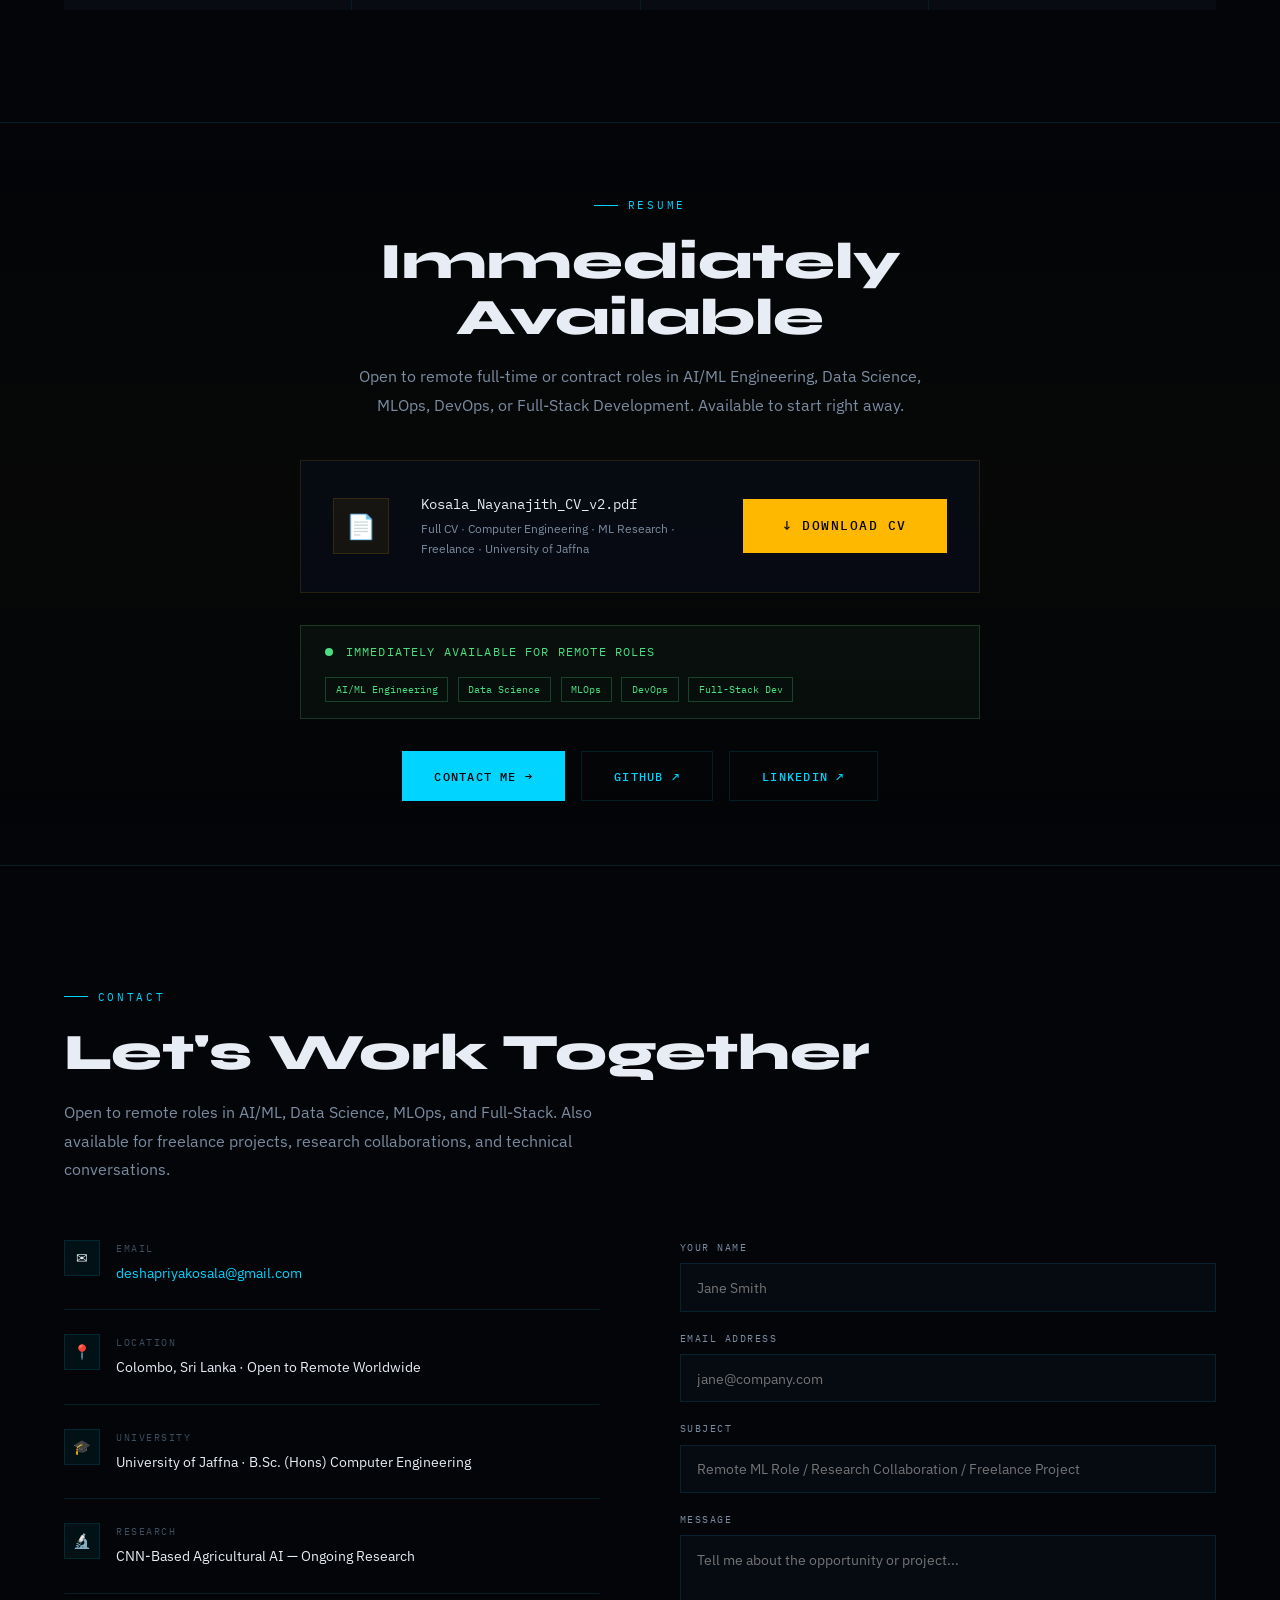
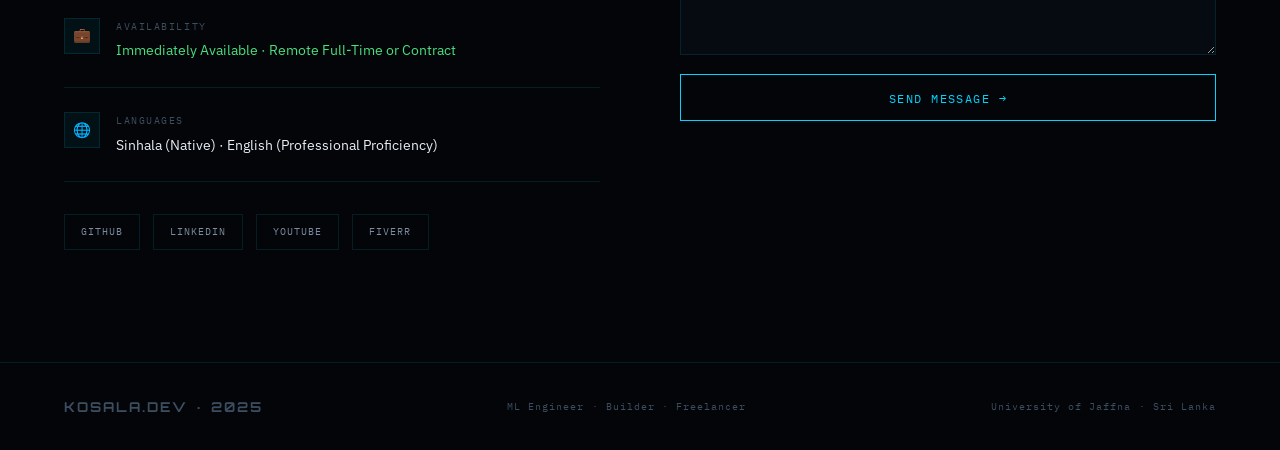
==== commit 3bdcaf77: "Add full mobile responsive design (768px, 480px breakpoints)" ====
--- a/portfolio.html
+++ b/portfolio.html
@@ -2209,7 +2209,7 @@
       transition: width 0.1s linear;
     }
 
-    /* Responsive adjustments */
+    /* ========== RESPONSIVE — TABLET (max-width: 1024px) ========== */
     @media (max-width: 1024px) {
       nav {
         padding: 1rem 2rem;
@@ -2324,6 +2324,472 @@
 
       .tools-grid {
         grid-template-columns: repeat(3, 1fr);
+      }
+
+      .fiverr-strip {
+        grid-template-columns: 1fr;
+        gap: 1.5rem;
+      }
+
+      .fiverr-branding-logo {
+        position: static;
+        margin-top: 1rem;
+      }
+
+      .startup-metrics {
+        grid-template-columns: repeat(3, 1fr);
+      }
+    }
+
+    /* ========== RESPONSIVE — MOBILE (max-width: 768px) ========== */
+    @media (max-width: 768px) {
+
+      /* Hide custom cursor on touch devices */
+      body {
+        cursor: auto;
+      }
+
+      .cursor-dot,
+      .cursor-ring {
+        display: none !important;
+      }
+
+      /* Nav */
+      nav {
+        padding: 0.8rem 1.2rem;
+      }
+
+      nav.scrolled {
+        padding: 0.6rem 1.2rem;
+      }
+
+      .nav-logo {
+        font-size: 0.95rem;
+      }
+
+      .nav-cta {
+        font-size: 0.6rem;
+        padding: 0.4rem 0.8rem;
+      }
+
+      /* Sections */
+      section {
+        padding: 3.5rem 1.2rem;
+      }
+
+      #hero {
+        padding: 0 1.2rem;
+        min-height: auto;
+        padding-top: 6rem;
+        padding-bottom: 3rem;
+      }
+
+      footer {
+        padding: 1.2rem;
+        flex-direction: column;
+        gap: 0.5rem;
+        text-align: center;
+      }
+
+      /* Hero */
+      .hero-inner {
+        grid-template-columns: 1fr;
+        gap: 2rem;
+        text-align: center;
+      }
+
+      .hero-content {
+        align-items: center;
+      }
+
+      .hero-name {
+        font-size: clamp(2.2rem, 10vw, 3.5rem);
+      }
+
+      .hero-tagline {
+        font-size: 0.85rem;
+      }
+
+      .hero-desc {
+        font-size: 0.85rem;
+        text-align: center;
+      }
+
+      .hero-badge {
+        font-size: 0.55rem;
+        text-align: center;
+      }
+
+      .hero-ctas {
+        flex-direction: column;
+        gap: 0.8rem;
+        width: 100%;
+      }
+
+      .hero-ctas a {
+        text-align: center;
+        justify-content: center;
+      }
+
+      .hero-stats {
+        gap: 1.5rem;
+      }
+
+      .hero-stat-num {
+        font-size: 1.5rem;
+      }
+
+      .hero-visual {
+        display: flex;
+        justify-content: center;
+      }
+
+      .hero-orb {
+        width: 220px;
+        height: 220px;
+      }
+
+      .hero-orb-text {
+        font-size: 0.45rem !important;
+      }
+
+      .orbit-badge {
+        font-size: 0.55rem;
+        padding: 0.25rem 0.6rem;
+      }
+
+      .scroll-indicator {
+        display: none;
+      }
+
+      /* Section headings */
+      .section-heading {
+        font-size: clamp(1.5rem, 6vw, 2rem);
+      }
+
+      .section-sub {
+        font-size: 0.85rem;
+      }
+
+      .section-label {
+        font-size: 0.6rem;
+      }
+
+      /* About */
+      .about-header {
+        gap: 2rem;
+      }
+
+      .identity-card {
+        padding: 1.5rem;
+      }
+
+      .identity-title {
+        font-size: 1.1rem;
+      }
+
+      .identity-desc {
+        font-size: 0.82rem;
+      }
+
+      .about-lower {
+        gap: 2rem;
+        margin-top: 3rem;
+      }
+
+      .about-text p {
+        font-size: 0.88rem;
+      }
+
+      /* Projects */
+      .project-card {
+        padding: 1.5rem;
+      }
+
+      .project-num {
+        font-size: 2.5rem;
+      }
+
+      .project-name {
+        font-size: 1.1rem;
+      }
+
+      .project-desc {
+        font-size: 0.82rem;
+      }
+
+      .project-visual {
+        height: 200px;
+      }
+
+      .project-card.featured {
+        gap: 1.5rem;
+      }
+
+      /* Research */
+      .research-card {
+        padding: 1.5rem;
+      }
+
+      .research-card[style*="grid-column"] {
+        gap: 1.5rem !important;
+      }
+
+      .research-title {
+        font-size: 0.95rem !important;
+      }
+
+      /* Startup */
+      .startup-hero {
+        gap: 2rem;
+      }
+
+      .startup-name {
+        font-size: 1.5rem;
+      }
+
+      .startup-desc {
+        font-size: 0.85rem;
+        margin-bottom: 1.2rem;
+      }
+
+      .startup-metrics {
+        grid-template-columns: repeat(3, 1fr);
+        gap: 0.6rem;
+      }
+
+      .metric {
+        padding: 0.7rem 0.5rem;
+      }
+
+      .metric-val {
+        font-size: 1rem !important;
+      }
+
+      .startup-logo-area {
+        height: 220px;
+      }
+
+      /* Fiverr */
+      .fiverr-strip {
+        padding: 1.5rem;
+        grid-template-columns: 1fr;
+        gap: 1.2rem;
+      }
+
+      .fiverr-branding-logo {
+        position: static;
+        margin-top: 1rem;
+        justify-content: flex-start;
+      }
+
+      /* Design */
+      .design-grid {
+        grid-template-columns: 1fr;
+      }
+
+      .design-item:nth-child(1) {
+        grid-column: auto;
+      }
+
+      .design-item {
+        min-height: 220px;
+      }
+
+      /* YouTube */
+      .yt-channel-card {
+        flex-direction: column;
+        text-align: center;
+      }
+
+      /* Skills */
+      .tools-grid {
+        grid-template-columns: repeat(2, 1fr);
+      }
+
+      /* Contact */
+      .contact-layout {
+        gap: 2rem;
+      }
+
+      /* Splash Screen */
+      .splash-orbit {
+        width: 280px;
+        height: 280px;
+      }
+
+      .splash-orbit-2 {
+        width: 380px;
+        height: 380px;
+      }
+
+      .splash-orbit-3 {
+        width: 200px;
+        height: 200px;
+      }
+
+      .splash-name {
+        font-size: clamp(2rem, 10vw, 3.5rem);
+      }
+
+      .splash-roles {
+        gap: 1rem;
+        flex-wrap: wrap;
+        justify-content: center;
+      }
+
+      .splash-role {
+        font-size: 0.55rem;
+      }
+
+      .splash-btn {
+        padding: 0.8rem 2rem;
+        font-size: 0.65rem;
+      }
+
+      .splash-corner {
+        width: 40px;
+        height: 40px;
+      }
+
+      .splash-corner.tl, .splash-corner.tr { top: 1rem; }
+      .splash-corner.bl, .splash-corner.br { bottom: 1rem; }
+      .splash-corner.tl, .splash-corner.bl { left: 1rem; }
+      .splash-corner.tr, .splash-corner.br { right: 1rem; }
+
+      .splash-status {
+        top: 1.5rem;
+        font-size: 0.5rem;
+      }
+
+      .splash-coords {
+        bottom: 1.5rem;
+      }
+
+      .splash-coords-text {
+        font-size: 0.5rem;
+      }
+    }
+
+    /* ========== RESPONSIVE — SMALL PHONE (max-width: 480px) ========== */
+    @media (max-width: 480px) {
+      section {
+        padding: 3rem 1rem;
+      }
+
+      #hero {
+        padding: 5rem 1rem 2rem;
+      }
+
+      nav {
+        padding: 0.7rem 1rem;
+      }
+
+      .hero-name {
+        font-size: clamp(1.8rem, 12vw, 2.5rem);
+      }
+
+      .hero-orb {
+        width: 180px;
+        height: 180px;
+      }
+
+      .orbit-badge {
+        font-size: 0.5rem;
+        padding: 0.2rem 0.4rem;
+      }
+
+      .hero-stats {
+        flex-direction: column;
+        gap: 1rem;
+      }
+
+      .hero-stat-num {
+        font-size: 1.2rem;
+      }
+
+      .section-heading {
+        font-size: clamp(1.3rem, 7vw, 1.8rem);
+      }
+
+      .identity-card {
+        padding: 1.2rem;
+      }
+
+      .identity-icon {
+        width: 36px;
+        height: 36px;
+        font-size: 1rem;
+        margin-bottom: 1rem;
+      }
+
+      .identity-title {
+        font-size: 1rem;
+      }
+
+      .project-num {
+        font-size: 2rem;
+      }
+
+      .project-name {
+        font-size: 1rem;
+      }
+
+      .startup-name {
+        font-size: 1.3rem;
+      }
+
+      .startup-metrics {
+        grid-template-columns: 1fr;
+      }
+
+      .tools-grid {
+        grid-template-columns: repeat(2, 1fr);
+        gap: 0.6rem;
+      }
+
+      .tool-item {
+        padding: 0.8rem 0.5rem;
+      }
+
+      /* Splash */
+      .splash-name {
+        font-size: clamp(1.8rem, 12vw, 3rem);
+        letter-spacing: 0.08em;
+      }
+
+      .splash-subtitle {
+        font-size: 0.6rem;
+      }
+
+      .splash-badge {
+        font-size: 0.5rem;
+        padding: 0.3rem 0.8rem;
+      }
+
+      .splash-roles {
+        flex-direction: column;
+        gap: 0.6rem;
+      }
+
+      .splash-orbit {
+        width: 220px;
+        height: 220px;
+      }
+
+      .splash-orbit-2 {
+        width: 300px;
+        height: 300px;
+      }
+
+      .splash-orbit-3 {
+        width: 160px;
+        height: 160px;
+      }
+
+      .splash-btn {
+        padding: 0.7rem 1.5rem;
+        font-size: 0.6rem;
       }
     }
 
